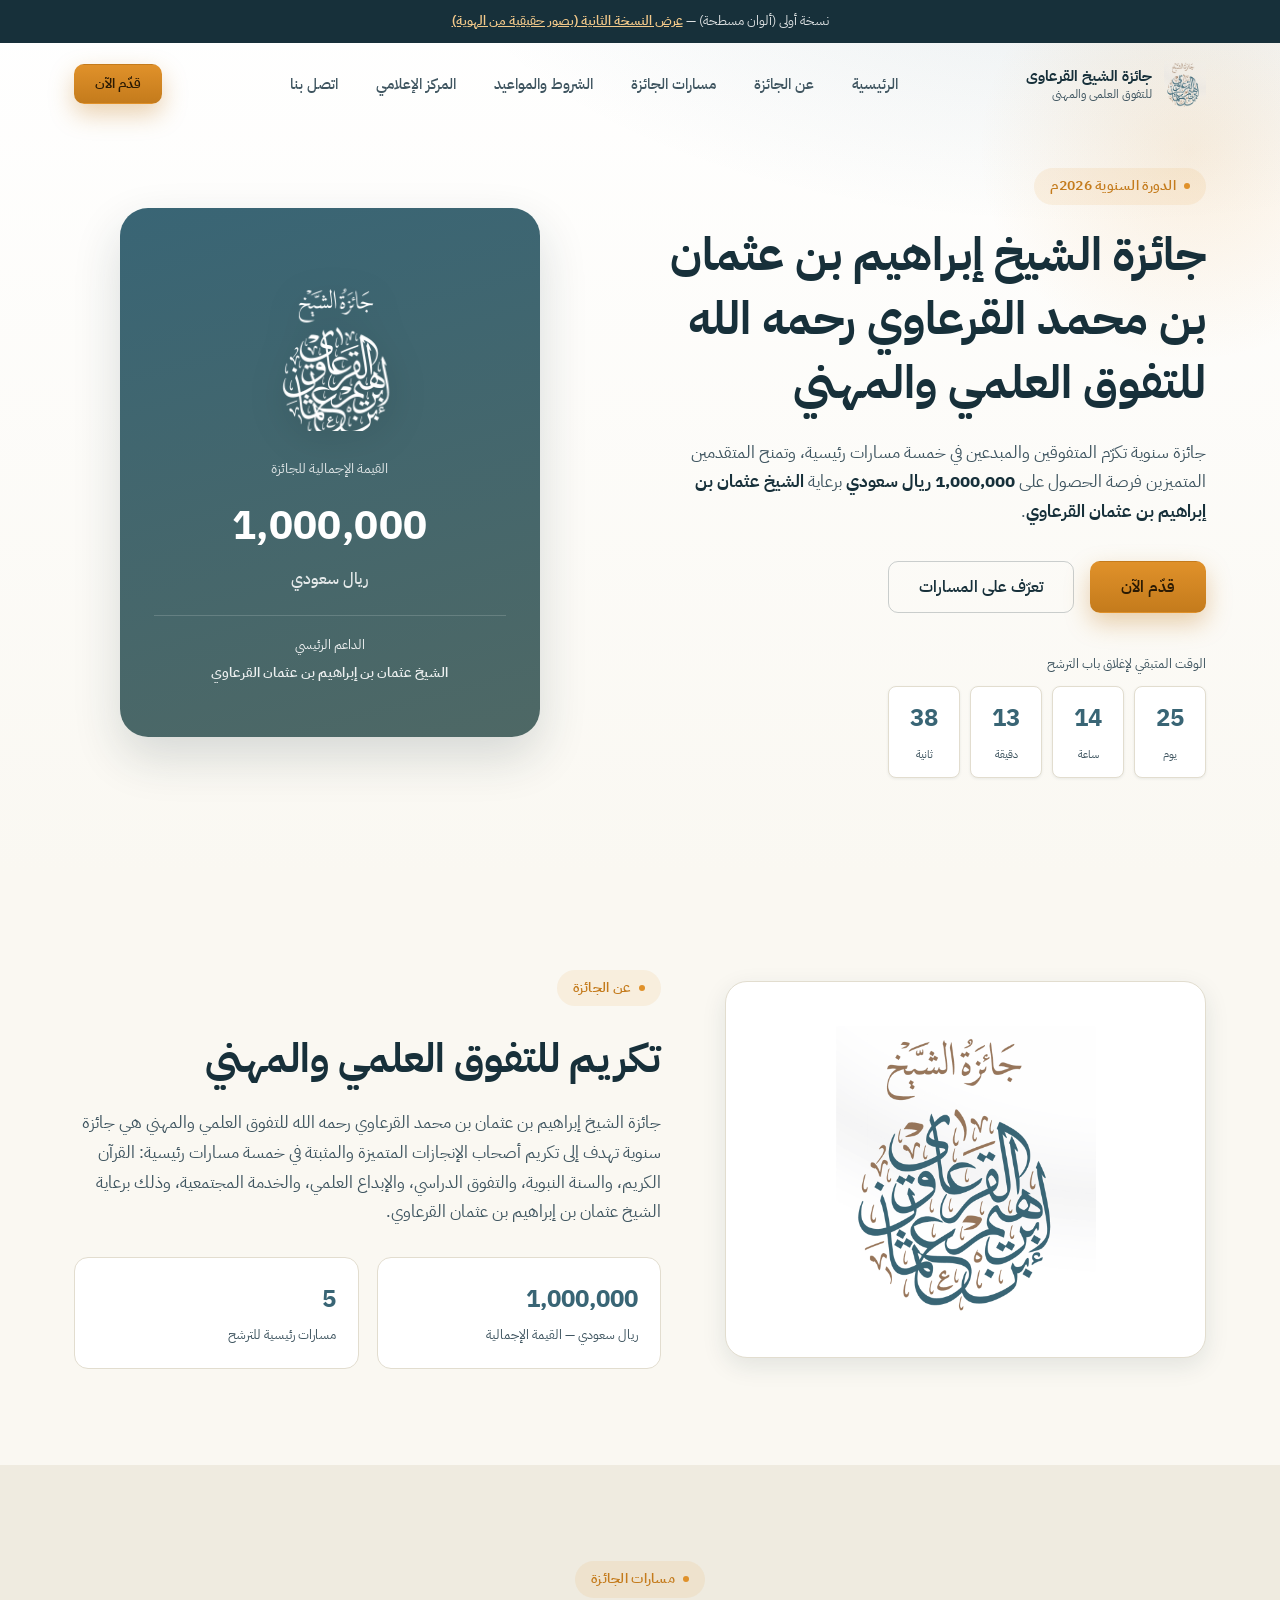
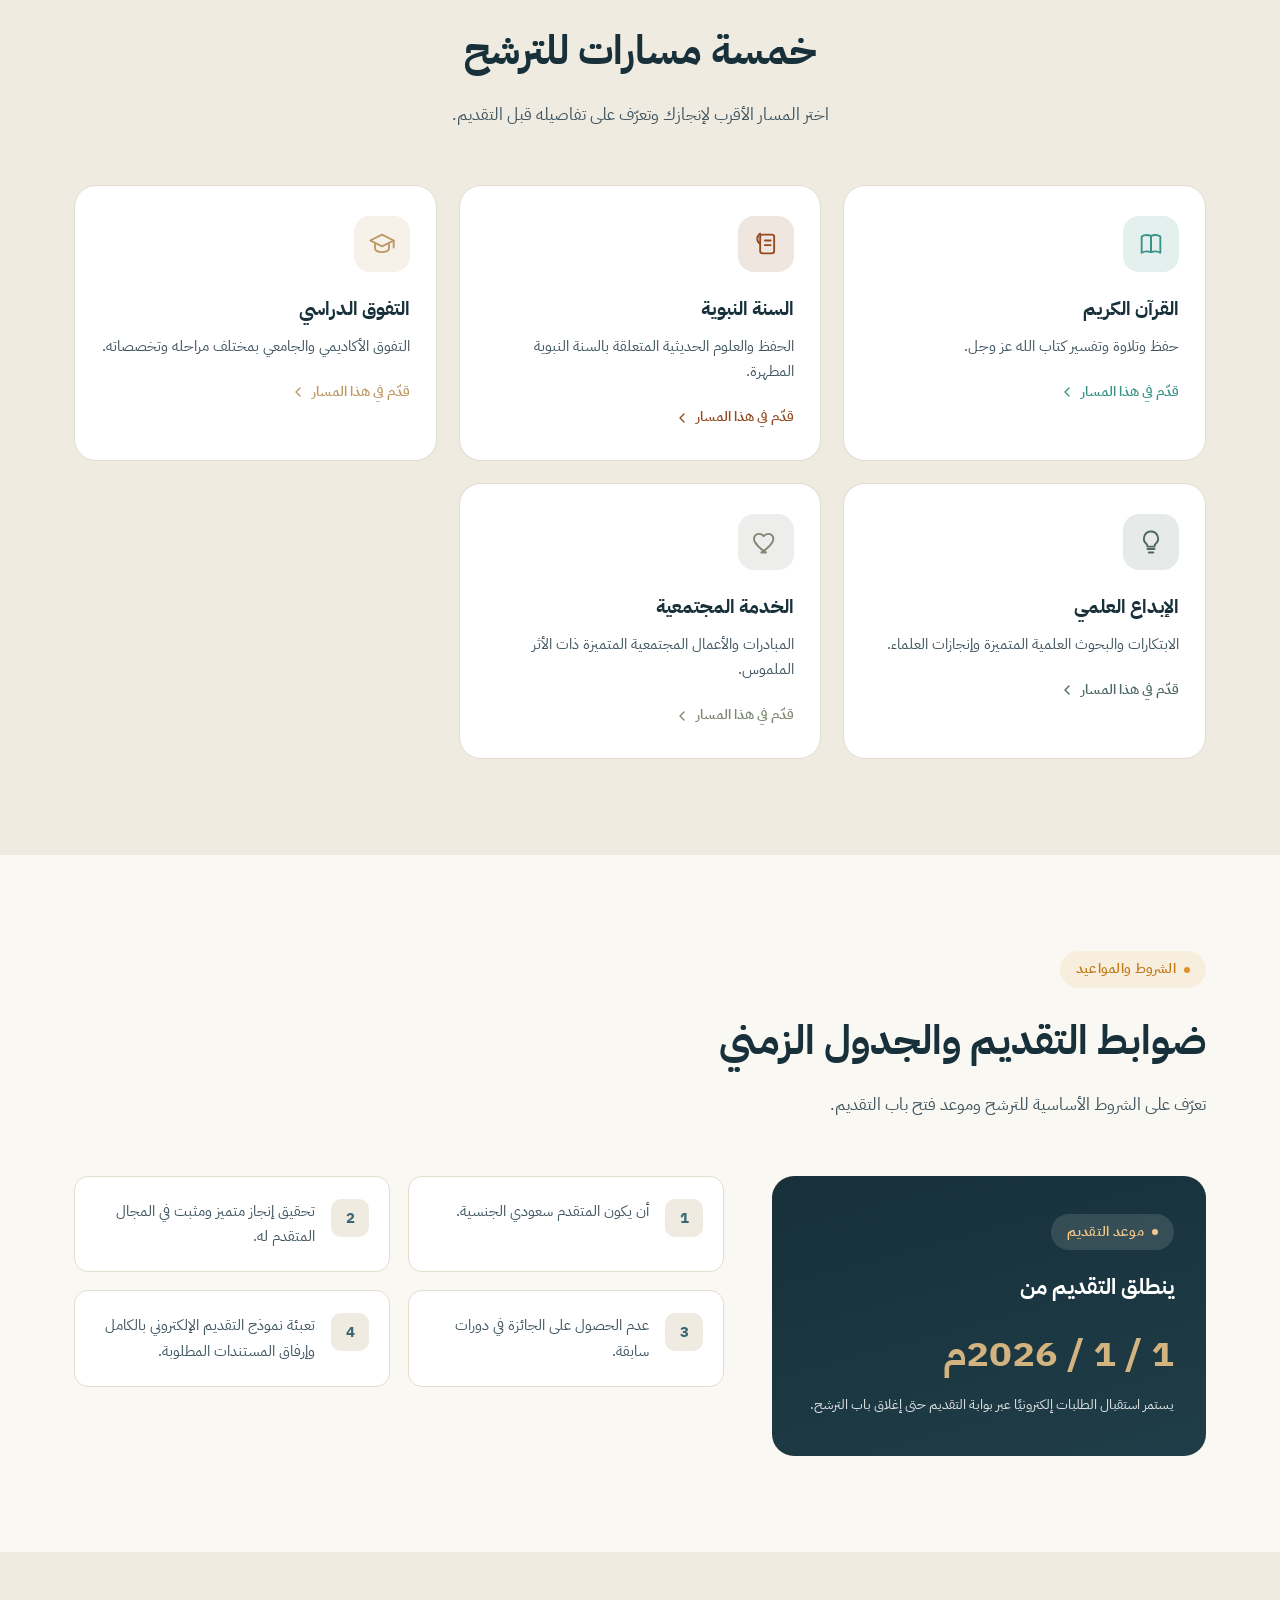
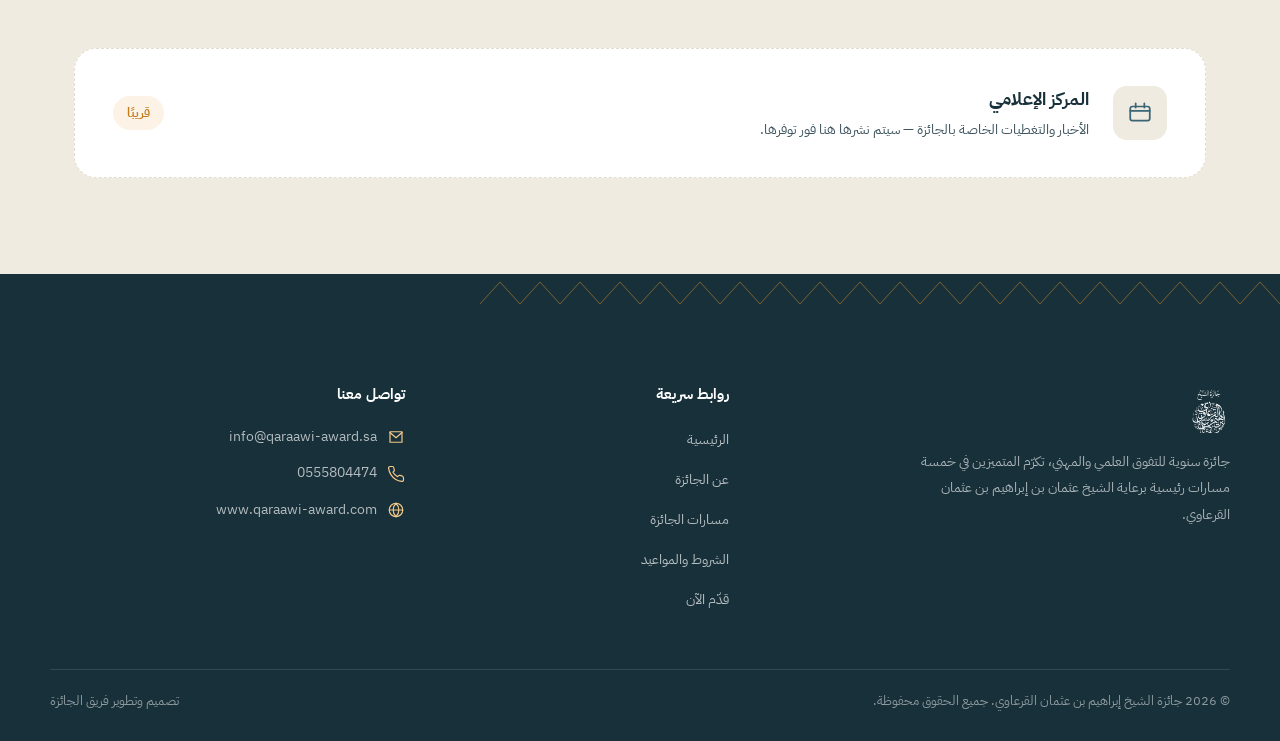
==== index.html @ 702669ed "Initial commit: Qaraawi Award website (v1 + v2, application portal) Static HTML/CSS/JS site for Shei" ====
<!doctype html>
<html lang="ar" dir="rtl">
<head>
<meta charset="UTF-8">
<meta name="viewport" content="width=device-width, initial-scale=1.0">
<title>جائزة الشيخ إبراهيم بن عثمان القرعاوي رحمه الله</title>
<meta name="description" content="جائزة الشيخ إبراهيم بن عثمان بن محمد القرعاوي رحمه الله للتفوق العلمي والمهني السنوية — بقيمة إجمالية 1,000,000 ريال سعودي، برعاية الشيخ عثمان بن إبراهيم بن عثمان القرعاوي.">
<link rel="preconnect" href="https://fonts.googleapis.com">
<link rel="preconnect" href="https://fonts.gstatic.com" crossorigin>
<link href="https://fonts.googleapis.com/css2?family=IBM+Plex+Sans+Arabic:wght@400;500;600;700&display=swap" rel="stylesheet">
<link rel="stylesheet" href="css/style.css">
<link rel="icon" type="image/png" href="assets/img/logo.png">
</head>
<body>

<div class="top-fixed-wrap">
  <div class="version-banner">نسخة أولى (ألوان مسطحة) — <a href="v2/index.html">عرض النسخة الثانية (بصور حقيقية من الهوية)</a></div>

  <!-- ===================== الشريط العلوي ===================== -->
  <header class="site-header" id="siteHeader">
    <div class="container">
      <a href="index.html#top" class="brand">
        <img src="assets/img/logo.png" alt="شعار جائزة الشيخ إبراهيم بن عثمان القرعاوي">
        <span class="brand-text">
          <strong>جائزة الشيخ القرعاوي</strong>
          <span>للتفوق العلمي والمهني</span>
        </span>
      </a>

      <nav class="nav-links" id="navLinks">
        <a href="#top">الرئيسية</a>
        <a href="#about">عن الجائزة</a>
        <a href="#tracks">مسارات الجائزة</a>
        <a href="#conditions">الشروط والمواعيد</a>
        <a href="#media">المركز الإعلامي</a>
        <a href="#footer">اتصل بنا</a>
      </nav>

      <div class="header-actions">
        <a href="apply.html" class="btn btn--gold btn--sm">
          <span class="btn-label-full">قدّم الآن</span>
        </a>
        <button class="nav-toggle" id="navToggle" aria-label="فتح القائمة" aria-expanded="false">
          <span></span><span></span><span></span>
        </button>
      </div>
    </div>
  </header>
</div>

<main id="top">

  <!-- ===================== البطل Hero ===================== -->
  <section class="hero">
    <div class="container hero-grid">
      <div class="hero-copy" data-reveal>
        <span class="eyebrow">الدورة السنوية 2026م</span>
        <h1 class="hero-title">جائزة الشيخ إبراهيم بن عثمان بن محمد القرعاوي رحمه الله للتفوق العلمي والمهني</h1>
        <p class="hero-sub">
          جائزة سنوية تكرّم المتفوقين والمبدعين في خمسة مسارات رئيسية، وتمنح المتقدمين المتميزين فرصة الحصول على
          <b>1,000,000 ريال سعودي</b> برعاية <b>الشيخ عثمان بن إبراهيم بن عثمان القرعاوي</b>.
        </p>

        <div class="hero-actions">
          <a href="apply.html" class="btn btn--gold">قدّم الآن</a>
          <a href="#tracks" class="btn btn--outline">تعرّف على المسارات</a>
        </div>

        <div class="hero-countdown-box">
          <p class="hero-countdown-label">الوقت المتبقي لإغلاق باب الترشح</p>
          <div class="hero-countdown" id="countdown" data-target="2026-12-31T23:59:59+03:00">
            <div class="cd-box"><strong data-cd="days">--</strong><span>يوم</span></div>
            <div class="cd-box"><strong data-cd="hours">--</strong><span>ساعة</span></div>
            <div class="cd-box"><strong data-cd="minutes">--</strong><span>دقيقة</span></div>
            <div class="cd-box"><strong data-cd="seconds">--</strong><span>ثانية</span></div>
          </div>
        </div>
      </div>

      <div class="hero-art" data-reveal>
        <div class="hero-art-card">
          <img src="assets/img/logo-white.png" alt="">
          <p class="hero-prize-label">القيمة الإجمالية للجائزة</p>
          <p class="hero-prize-value">1,000,000</p>
          <p class="hero-prize-cur">ريال سعودي</p>
          <div class="hero-sponsor">
            الداعم الرئيسي
            <strong>الشيخ عثمان بن إبراهيم بن عثمان القرعاوي</strong>
          </div>
        </div>
      </div>
    </div>
  </section>

  <!-- ===================== عن الجائزة ===================== -->
  <section class="section" id="about">
    <div class="container about-grid">
      <div class="about-figure" data-reveal>
        <img src="assets/img/logo.png" alt="شعار جائزة الشيخ إبراهيم بن عثمان القرعاوي">
      </div>
      <div data-reveal>
        <span class="eyebrow">عن الجائزة</span>
        <h2 class="section-title">تكريم للتفوق العلمي والمهني</h2>
        <p class="section-desc">
          جائزة الشيخ إبراهيم بن عثمان بن محمد القرعاوي رحمه الله للتفوق العلمي والمهني هي جائزة سنوية تهدف إلى
          تكريم أصحاب الإنجازات المتميزة والمثبتة في خمسة مسارات رئيسية: القرآن الكريم، والسنة النبوية، والتفوق
          الدراسي، والإبداع العلمي، والخدمة المجتمعية، وذلك برعاية الشيخ عثمان بن إبراهيم بن عثمان القرعاوي.
        </p>
        <div class="about-stats">
          <div class="stat-card">
            <strong>1,000,000</strong>
            <span>ريال سعودي — القيمة الإجمالية</span>
          </div>
          <div class="stat-card">
            <strong>5</strong>
            <span>مسارات رئيسية للترشح</span>
          </div>
        </div>
      </div>
    </div>
  </section>

  <!-- ===================== مسارات الجائزة ===================== -->
  <section class="section section--alt" id="tracks">
    <div class="container">
      <div class="section-head section-head--center" data-reveal>
        <span class="eyebrow">مسارات الجائزة</span>
        <h2 class="section-title">خمسة مسارات للترشح</h2>
        <p class="section-desc">اختر المسار الأقرب لإنجازك وتعرّف على تفاصيله قبل التقديم.</p>
      </div>

      <div class="tracks-grid">

        <article class="track-card" data-reveal style="--accent:#389387">
          <div class="track-icon">
            <svg viewBox="0 0 24 24" fill="none" stroke="currentColor" stroke-width="1.6" stroke-linecap="round" stroke-linejoin="round">
              <path d="M4 5.5C6 4.2 9 4 12 5v14c-3-1-6-.8-8 .5V5.5Z"/>
              <path d="M20 5.5C18 4.2 15 4 12 5v14c3-1 6-.8 8 .5V5.5Z"/>
            </svg>
          </div>
          <h3>القرآن الكريم</h3>
          <p>حفظ وتلاوة وتفسير كتاب الله عز وجل.</p>
          <a href="apply.html" class="track-link">قدّم في هذا المسار
            <svg viewBox="0 0 24 24" fill="none" stroke="currentColor" stroke-width="2" stroke-linecap="round" stroke-linejoin="round"><path d="M15 6 9 12l6 6"/></svg>
          </a>
        </article>

        <article class="track-card" data-reveal style="--accent:#924a22">
          <div class="track-icon">
            <svg viewBox="0 0 24 24" fill="none" stroke="currentColor" stroke-width="1.6" stroke-linecap="round" stroke-linejoin="round">
              <path d="M7 3c-1.7 1.2-2.5 2.7-2.5 4.5S5.3 10.8 7 12"/>
              <rect x="7" y="4" width="12" height="16" rx="2"/>
              <path d="M11 9h5M11 13h5"/>
            </svg>
          </div>
          <h3>السنة النبوية</h3>
          <p>الحفظ والعلوم الحديثية المتعلقة بالسنة النبوية المطهرة.</p>
          <a href="apply.html" class="track-link">قدّم في هذا المسار
            <svg viewBox="0 0 24 24" fill="none" stroke="currentColor" stroke-width="2" stroke-linecap="round" stroke-linejoin="round"><path d="M15 6 9 12l6 6"/></svg>
          </a>
        </article>

        <article class="track-card" data-reveal style="--accent:#bd9864">
          <div class="track-icon">
            <svg viewBox="0 0 24 24" fill="none" stroke="currentColor" stroke-width="1.6" stroke-linecap="round" stroke-linejoin="round">
              <path d="M2 9 12 4l10 5-10 5-10-5Z"/>
              <path d="M6 11.5V16c0 1.7 2.7 3 6 3s6-1.3 6-3v-4.5"/>
              <path d="M22 9v6"/>
            </svg>
          </div>
          <h3>التفوق الدراسي</h3>
          <p>التفوق الأكاديمي والجامعي بمختلف مراحله وتخصصاته.</p>
          <a href="apply.html" class="track-link">قدّم في هذا المسار
            <svg viewBox="0 0 24 24" fill="none" stroke="currentColor" stroke-width="2" stroke-linecap="round" stroke-linejoin="round"><path d="M15 6 9 12l6 6"/></svg>
          </a>
        </article>

        <article class="track-card" data-reveal style="--accent:#4e6865">
          <div class="track-icon">
            <svg viewBox="0 0 24 24" fill="none" stroke="currentColor" stroke-width="1.6" stroke-linecap="round" stroke-linejoin="round">
              <path d="M9 18h6M10 21h4"/>
              <path d="M12 3a6 6 0 0 0-4 10.5c.6.6 1 1.4 1 2.5h6c0-1.1.4-1.9 1-2.5A6 6 0 0 0 12 3Z"/>
            </svg>
          </div>
          <h3>الإبداع العلمي</h3>
          <p>الابتكارات والبحوث العلمية المتميزة وإنجازات العلماء.</p>
          <a href="apply.html" class="track-link">قدّم في هذا المسار
            <svg viewBox="0 0 24 24" fill="none" stroke="currentColor" stroke-width="2" stroke-linecap="round" stroke-linejoin="round"><path d="M15 6 9 12l6 6"/></svg>
          </a>
        </article>

        <article class="track-card" data-reveal style="--accent:#7e8772">
          <div class="track-icon">
            <svg viewBox="0 0 24 24" fill="none" stroke="currentColor" stroke-width="1.6" stroke-linecap="round" stroke-linejoin="round">
              <path d="M12 21s-7-4.5-9.5-9C.7 8.4 2.4 5 6 5c2 0 3.3 1 4 2 .7-1 2-2 4-2 3.6 0 5.3 3.4 3.5 7-2.5 4.5-9.5 9-9.5 9Z"/>
            </svg>
          </div>
          <h3>الخدمة المجتمعية</h3>
          <p>المبادرات والأعمال المجتمعية المتميزة ذات الأثر الملموس.</p>
          <a href="apply.html" class="track-link">قدّم في هذا المسار
            <svg viewBox="0 0 24 24" fill="none" stroke="currentColor" stroke-width="2" stroke-linecap="round" stroke-linejoin="round"><path d="M15 6 9 12l6 6"/></svg>
          </a>
        </article>

      </div>
    </div>
  </section>

  <!-- ===================== الشروط والمواعيد ===================== -->
  <section class="section" id="conditions">
    <div class="container">
      <div class="section-head" data-reveal>
        <span class="eyebrow">الشروط والمواعيد</span>
        <h2 class="section-title">ضوابط التقديم والجدول الزمني</h2>
        <p class="section-desc">تعرّف على الشروط الأساسية للترشح وموعد فتح باب التقديم.</p>
      </div>

      <div class="conditions-wrap">
        <div class="date-banner" data-reveal>
          <span class="eyebrow">موعد التقديم</span>
          <h3>ينطلق التقديم من</h3>
          <p class="big-date">1 / 1 / 2026م</p>
          <p>يستمر استقبال الطلبات إلكترونيًا عبر بوابة التقديم حتى إغلاق باب الترشح.</p>
        </div>

        <div class="conditions-list" data-reveal>
          <div class="condition-item">
            <span class="condition-num">1</span>
            <p>أن يكون المتقدم سعودي الجنسية.</p>
          </div>
          <div class="condition-item">
            <span class="condition-num">2</span>
            <p>تحقيق إنجاز متميز ومثبت في المجال المتقدم له.</p>
          </div>
          <div class="condition-item">
            <span class="condition-num">3</span>
            <p>عدم الحصول على الجائزة في دورات سابقة.</p>
          </div>
          <div class="condition-item">
            <span class="condition-num">4</span>
            <p>تعبئة نموذج التقديم الإلكتروني بالكامل وإرفاق المستندات المطلوبة.</p>
          </div>
        </div>
      </div>
    </div>
  </section>

  <!-- ===================== المركز الإعلامي ===================== -->
  <section class="section section--alt" id="media">
    <div class="container">
      <div class="media-teaser" data-reveal>
        <div class="media-teaser-icon">
          <svg viewBox="0 0 24 24" fill="none" stroke="currentColor" stroke-width="1.6" stroke-linecap="round" stroke-linejoin="round">
            <rect x="3" y="6" width="18" height="13" rx="2"/>
            <path d="M8 3v4M16 3v4M3 10h18"/>
          </svg>
        </div>
        <div class="media-teaser-text">
          <h3>المركز الإعلامي</h3>
          <p>الأخبار والتغطيات الخاصة بالجائزة — سيتم نشرها هنا فور توفرها.</p>
        </div>
        <span class="media-soon-badge">قريبًا</span>
      </div>
    </div>
  </section>

</main>

<!-- ===================== الفوتر ===================== -->
<footer class="site-footer" id="footer">
  <svg class="footer-pattern" viewBox="0 0 800 34" preserveAspectRatio="none" aria-hidden="true">
    <g fill="none" stroke="#e0912a" stroke-width="1">
      <path d="M0 30 L20 8 L40 30 L60 8 L80 30 L100 8 L120 30 L140 8 L160 30 L180 8 L200 30 L220 8 L240 30 L260 8 L280 30 L300 8 L320 30 L340 8 L360 30 L380 8 L400 30 L420 8 L440 30 L460 8 L480 30 L500 8 L520 30 L540 8 L560 30 L580 8 L600 30 L620 8 L640 30 L660 8 L680 30 L700 8 L720 30 L740 8 L760 30 L780 8 L800 30"/>
    </g>
  </svg>
  <div class="container footer-top">
    <div class="footer-brand">
      <img src="assets/img/logo-white.png" alt="شعار جائزة الشيخ إبراهيم بن عثمان القرعاوي">
      <p>جائزة سنوية للتفوق العلمي والمهني، تكرّم المتميزين في خمسة مسارات رئيسية برعاية الشيخ عثمان بن إبراهيم بن عثمان القرعاوي.</p>
    </div>
    <div class="footer-col">
      <h4>روابط سريعة</h4>
      <ul>
        <li><a href="#top">الرئيسية</a></li>
        <li><a href="#about">عن الجائزة</a></li>
        <li><a href="#tracks">مسارات الجائزة</a></li>
        <li><a href="#conditions">الشروط والمواعيد</a></li>
        <li><a href="apply.html">قدّم الآن</a></li>
      </ul>
    </div>
    <div class="footer-col">
      <h4>تواصل معنا</h4>
      <ul class="footer-contact">
        <li>
          <svg viewBox="0 0 24 24" fill="none" stroke="currentColor" stroke-width="1.6" stroke-linecap="round" stroke-linejoin="round"><path d="M4 5h16v14H4z"/><path d="m4 6 8 7 8-7"/></svg>
          <a href="mailto:info@qaraawi-award.sa">info@qaraawi-award.sa</a>
        </li>
        <li>
          <svg viewBox="0 0 24 24" fill="none" stroke="currentColor" stroke-width="1.6" stroke-linecap="round" stroke-linejoin="round"><path d="M22 16.9v3a2 2 0 0 1-2.2 2 19.8 19.8 0 0 1-8.6-3 19.5 19.5 0 0 1-6-6A19.8 19.8 0 0 1 2.1 4.2 2 2 0 0 1 4.1 2h3a2 2 0 0 1 2 1.7c.1.9.3 1.8.6 2.6a2 2 0 0 1-.5 2.1L8 9.6a16 16 0 0 0 6 6l1.2-1.2a2 2 0 0 1 2.1-.5c.8.3 1.7.5 2.6.6a2 2 0 0 1 1.7 2Z"/></svg>
          <a href="tel:0555804474" dir="ltr">0555804474</a>
        </li>
        <li>
          <svg viewBox="0 0 24 24" fill="none" stroke="currentColor" stroke-width="1.6" stroke-linecap="round" stroke-linejoin="round"><circle cx="12" cy="12" r="9"/><path d="M3 12h18M12 3c2.5 2.6 3.8 5.9 3.8 9s-1.3 6.4-3.8 9c-2.5-2.6-3.8-5.9-3.8-9S9.5 5.6 12 3Z"/></svg>
          <a href="https://www.qaraawi-award.com" dir="ltr">www.qaraawi-award.com</a>
        </li>
      </ul>
    </div>
  </div>
  <div class="container footer-bottom">
    <span>© 2026 جائزة الشيخ إبراهيم بن عثمان القرعاوي. جميع الحقوق محفوظة.</span>
    <span>تصميم وتطوير فريق الجائزة</span>
  </div>
</footer>

<script src="js/main.js"></script>
</body>
</html>
---- css/style.css ----
/* =========================================================
   جائزة الشيخ إبراهيم بن عثمان القرعاوي رحمه الله
   ورقة الأنماط الرئيسية — بدون أي إطار عمل، بناء كامل يدوي
   ========================================================= */

/* ---------- 1. المتغيرات (الألوان مأخوذة من ملف الهوية) ---------- */
:root{
  /* ألوان أساسية */
  --c-teal:        #396575;
  --c-teal-dark:   #2c4f5c;
  --c-brown:       #96755a;

  /* ألوان ثانوية داعمة (من دليل الهوية) */
  --c-teal-green:  #389387; /* القرآن الكريم   */
  --c-rust:        #924a22; /* السنة النبوية    */
  --c-camel:       #bd9864; /* التفوق الدراسي   */
  --c-dark-teal:   #4e6865; /* الإبداع العلمي   */
  --c-sage:        #7e8772; /* الخدمة المجتمعية */
  --c-mauve:       #87686d;

  /* الذهبي — لون الأزرار البارزة (مشتق من درجة الرمل في الهوية) */
  --c-gold:        #e0912a;
  --c-gold-dark:   #c47b1c;
  --c-gold-light:  #f3c98a;

  /* محايدات دافئة */
  --c-cream:       #efebe0;
  --c-bg:          #faf8f2;
  --c-ink:         #17303a;
  --c-ink-soft:    #3f5560;
  --c-white:       #ffffff;
  --c-border:      #e2ddcf;
  --c-dark-bg:     #17303a;
  --c-dark-bg-2:   #1f3d48;

  /* طبقات وظلال */
  --shadow-sm: 0 1px 3px rgba(23,48,58,.08);
  --shadow-md: 0 8px 24px rgba(23,48,58,.10);
  --shadow-lg: 0 20px 48px rgba(23,48,58,.16);

  /* الخط */
  --font-main: 'IBM Plex Sans Arabic', 'Tahoma', sans-serif;

  /* الإيقاع والمقاييس */
  --radius-sm: 8px;
  --radius-md: 14px;
  --radius-lg: 22px;
  --container: 1180px;

  /* الأزرار — مقاس موحّد لكل الأزرار في الموقع */
  --btn-h: 52px;
  --btn-h-sm: 40px;
  --btn-px: 30px;
  --btn-radius: 10px;
  --btn-font: 16px;
}

/* ---------- 2. إعادة ضبط أساسية ---------- */
*, *::before, *::after{ box-sizing: border-box; }
html{ scroll-behavior: smooth; scroll-padding-top: 134px; overflow-x: hidden; width: 100%; }
body{
  margin: 0;
  width: 100%;
  font-family: var(--font-main);
  background: var(--c-bg);
  color: var(--c-ink);
  line-height: 1.75;
  -webkit-font-smoothing: antialiased;
  overflow-x: hidden;
}
[hidden]{ display: none !important; }
img{ max-width: 100%; display: block; }
svg{ max-width: 100%; }
a{ color: inherit; text-decoration: none; }
ul{ list-style: none; margin: 0; padding: 0; }
h1,h2,h3,h4,p{ margin: 0; }
button{ font-family: inherit; cursor: pointer; }
input, select, textarea{ font-family: inherit; font-size: 16px; }
:focus-visible{ outline: 2px solid var(--c-teal); outline-offset: 2px; }

.container{
  width: 100%;
  max-width: var(--container);
  margin-inline: auto;
  padding-inline: 24px;
  min-width: 0;
}

.section{ padding: 96px 0; }
.section--alt{ background: var(--c-cream); }
@media (max-width: 720px){
  .section{ padding: 64px 0; }
}

.eyebrow{
  display: inline-flex;
  align-items: center;
  gap: 8px;
  font-size: 14px;
  font-weight: 600;
  letter-spacing: .02em;
  color: var(--c-gold-dark);
  background: rgba(224,145,42,.10);
  padding: 6px 16px;
  border-radius: 999px;
  margin-bottom: 18px;
}
.eyebrow::before{
  content: "";
  width: 6px; height: 6px;
  border-radius: 50%;
  background: var(--c-gold);
}

.section-head{
  max-width: 640px;
  margin-bottom: 56px;
}
.section-head--center{ margin-inline: auto; text-align: center; }
.section-title{
  font-size: clamp(28px, 3.4vw, 40px);
  font-weight: 700;
  color: var(--c-ink);
  margin-bottom: 14px;
}
.section-desc{
  font-size: 17px;
  color: var(--c-ink-soft);
}

/* ---------- 3. الأزرار (مقاس موحّد لجميع الأزرار) ---------- */
.btn{
  display: inline-flex;
  align-items: center;
  justify-content: center;
  gap: 10px;
  height: var(--btn-h);
  padding-inline: var(--btn-px);
  border-radius: var(--btn-radius);
  font-size: var(--btn-font);
  font-weight: 600;
  border: 1.5px solid transparent;
  white-space: nowrap;
  transition: transform .15s ease, box-shadow .15s ease, background-color .15s ease, color .15s ease, border-color .15s ease;
}
.btn:active{ transform: translateY(1px); }

.btn--gold{
  background: linear-gradient(180deg, var(--c-gold) 0%, var(--c-gold-dark) 100%);
  color: #2a1a04;
  box-shadow: 0 10px 24px rgba(196,123,28,.35);
}
.btn--gold:hover{ box-shadow: 0 14px 30px rgba(196,123,28,.45); transform: translateY(-1px); }

.btn--outline{
  background: transparent;
  border-color: rgba(23,48,58,.22);
  color: var(--c-ink);
}
.btn--outline:hover{ border-color: var(--c-teal); color: var(--c-teal); }

.btn--outline-light{
  background: transparent;
  border-color: rgba(255,255,255,.4);
  color: var(--c-white);
}
.btn--outline-light:hover{ border-color: #fff; background: rgba(255,255,255,.08); }

.btn--teal{
  background: var(--c-teal);
  color: #fff;
}
.btn--teal:hover{ background: var(--c-teal-dark); }

.btn--sm{ height: var(--btn-h-sm); padding-inline: 20px; font-size: 14px; }
.btn--block{ width: 100%; }
.btn[disabled]{ opacity: .5; pointer-events: none; }

/* ---------- 3.5 شريط الإشارة بين نسختي الموقع ---------- */
.top-fixed-wrap{
  position: fixed;
  inset-inline: 0;
  top: 0;
  z-index: 100;
}
.version-banner{
  background: var(--c-ink);
  color: rgba(255,255,255,.85);
  text-align: center;
  font-size: 13px;
  padding: 10px 16px;
}
.version-banner a{ color: var(--c-gold-light); font-weight: 600; text-decoration: underline; }

/* ---------- 4. الشريط العلوي ---------- */
.site-header{
  position: relative;
  padding: 18px 0;
  transition: background-color .25s ease, box-shadow .25s ease, padding .25s ease;
}
.site-header .container{
  display: flex;
  align-items: center;
  justify-content: space-between;
  gap: 20px;
  min-width: 0;
}
.site-header.is-scrolled{
  background: rgba(250,248,242,.9);
  backdrop-filter: blur(10px);
  box-shadow: var(--shadow-sm);
  padding: 10px 0;
}

.brand{
  display: flex;
  align-items: center;
  gap: 12px;
  min-width: 0;
  flex-shrink: 1;
}
.brand img{ height: 46px; width: auto; flex: none; transition: height .25s ease; }
.is-scrolled .brand img{ height: 38px; }
.brand-text{
  display: flex;
  flex-direction: column;
  line-height: 1.35;
  min-width: 0;
  overflow: hidden;
}
.brand-text strong{ font-size: 15px; font-weight: 700; color: var(--c-ink); white-space: nowrap; overflow: hidden; text-overflow: ellipsis; }
.brand-text span{ font-size: 12px; color: var(--c-ink-soft); white-space: nowrap; overflow: hidden; text-overflow: ellipsis; }

.nav-links{
  display: flex;
  align-items: center;
  gap: 34px;
}
.nav-links a{
  font-size: 15px;
  font-weight: 500;
  color: var(--c-ink-soft);
  position: relative;
  padding: 6px 2px;
}
.nav-links a::after{
  content: "";
  position: absolute;
  right: 0; left: 0; bottom: -2px;
  height: 2px;
  background: var(--c-gold);
  transform: scaleX(0);
  transition: transform .2s ease;
}
.nav-links a:hover{ color: var(--c-ink); }
.nav-links a:hover::after{ transform: scaleX(1); }

.header-actions{ display: flex; align-items: center; gap: 14px; }

.nav-toggle{
  display: none;
  width: 44px; height: 44px;
  border: 1px solid var(--c-border);
  border-radius: 10px;
  background: #fff;
  align-items: center;
  justify-content: center;
  flex-direction: column;
  gap: 5px;
}
.nav-toggle span{ width: 20px; height: 2px; background: var(--c-ink); display: block; transition: transform .2s ease, opacity .2s ease; }
.nav-toggle.is-active span:nth-child(1){ transform: translateY(7px) rotate(45deg); }
.nav-toggle.is-active span:nth-child(2){ opacity: 0; }
.nav-toggle.is-active span:nth-child(3){ transform: translateY(-7px) rotate(-45deg); }

@media (max-width: 960px){
  .nav-links{
    position: fixed;
    top: 74px; left: 16px; right: 16px;
    background: #fff;
    flex-direction: column;
    align-items: stretch;
    gap: 0;
    border-radius: var(--radius-md);
    box-shadow: var(--shadow-lg);
    padding: 8px;
    transform: translateY(-12px);
    opacity: 0;
    pointer-events: none;
    transition: transform .2s ease, opacity .2s ease;
  }
  .nav-links.is-open{ transform: translateY(0); opacity: 1; pointer-events: auto; }
  .nav-links a{ padding: 14px 16px; border-radius: 8px; }
  .nav-links a:hover{ background: var(--c-cream); }
  .nav-links a::after{ display: none; }
  .nav-toggle{ display: flex; }
}
@media (max-width: 420px){
  .brand-text{ display: none; }
  .header-actions{ gap: 10px; }
  .btn--gold.btn--sm{ padding-inline: 16px; }
}

/* ---------- 5. البطل (Hero) ---------- */
.hero{
  position: relative;
  padding: 168px 0 96px;
  background:
    radial-gradient(1100px 520px at 85% -10%, rgba(57,101,117,.12), transparent 60%),
    linear-gradient(180deg, #fff 0%, var(--c-bg) 100%);
  overflow: hidden;
}
.hero::before{
  content: "";
  position: absolute;
  inset-inline-start: -140px;
  top: -80px;
  width: 460px; height: 460px;
  background: radial-gradient(circle, rgba(224,145,42,.14), transparent 65%);
  border-radius: 50%;
  pointer-events: none;
}
.hero-grid{
  position: relative;
  display: grid;
  grid-template-columns: minmax(0,1.05fr) minmax(0,.95fr);
  gap: 56px;
  align-items: center;
}
.hero-copy, .hero-art{ min-width: 0; }
.hero-copy .eyebrow{ }
.hero-title{
  font-size: clamp(30px, 4vw, 46px);
  font-weight: 700;
  line-height: 1.4;
  color: var(--c-ink);
  margin-bottom: 22px;
}
.hero-sub{
  font-size: 17px;
  color: var(--c-ink-soft);
  max-width: 560px;
  margin-bottom: 34px;
}
.hero-sub b{ color: var(--c-ink); font-weight: 700; }

.hero-actions{
  display: flex;
  align-items: center;
  gap: 16px;
  flex-wrap: wrap;
  margin-bottom: 40px;
}

.hero-countdown{
  display: inline-flex;
  gap: 10px;
  flex-wrap: wrap;
}
.hero-countdown .cd-box{
  background: #fff;
  border: 1px solid var(--c-border);
  border-radius: var(--radius-sm);
  min-width: 72px;
  padding: 10px 6px;
  text-align: center;
  box-shadow: var(--shadow-sm);
}
.cd-box strong{ display: block; font-size: 24px; font-weight: 700; color: var(--c-teal); font-variant-numeric: tabular-nums; }
.cd-box span{ font-size: 11px; color: var(--c-ink-soft); }
.hero-countdown-label{ font-size: 13px; color: var(--c-ink-soft); margin-bottom: 10px; }

.hero-art{
  position: relative;
  display: flex;
  align-items: center;
  justify-content: center;
}
.hero-art-card{
  position: relative;
  width: 100%;
  max-width: 420px;
  background: linear-gradient(165deg, var(--c-teal) 0%, var(--c-dark-teal) 100%);
  border-radius: 28px;
  padding: 52px 34px;
  box-shadow: var(--shadow-lg);
  text-align: center;
  color: #fff;
}
.hero-art-card img{ width: 150px; margin: 0 auto 26px; filter: drop-shadow(0 8px 18px rgba(0,0,0,.25)); }
.hero-prize-label{ font-size: 14px; opacity: .8; margin-bottom: 10px; }
.hero-prize-value{ font-size: clamp(30px, 3.4vw, 40px); font-weight: 700; letter-spacing: .01em; }
.hero-prize-cur{ font-size: 16px; font-weight: 500; opacity: .85; margin-top: 4px; }
.hero-art-pattern{ position: absolute; inset: 0; opacity: .12; pointer-events: none; }

.hero-sponsor{
  margin-top: 22px;
  padding-top: 18px;
  border-top: 1px solid rgba(255,255,255,.18);
  font-size: 13px;
  opacity: .9;
}
.hero-sponsor strong{ display: block; font-size: 14px; font-weight: 600; margin-top: 4px; }

@media (max-width: 960px){
  .hero{ padding-top: 140px; }
  .hero-grid{ grid-template-columns: 1fr; }
  .hero-art{ order: -1; }
  .hero-art-card{ max-width: 320px; margin-inline: auto; }
}

/* ---------- 6. عن الجائزة ---------- */
.about-grid{
  display: grid;
  grid-template-columns: minmax(0,.9fr) minmax(0,1.1fr);
  gap: 64px;
  align-items: center;
}
.about-figure{
  background: var(--c-white);
  border: 1px solid var(--c-border);
  border-radius: var(--radius-lg);
  padding: 44px;
  display: flex;
  align-items: center;
  justify-content: center;
  box-shadow: var(--shadow-md);
}
.about-figure img{ width: 100%; max-width: 260px; }
.about-stats{
  display: grid;
  grid-template-columns: repeat(2, 1fr);
  gap: 18px;
  margin-top: 30px;
}
.stat-card{
  background: #fff;
  border: 1px solid var(--c-border);
  border-radius: var(--radius-md);
  padding: 20px 22px;
}
.stat-card strong{ display: block; font-size: 24px; color: var(--c-teal); font-weight: 700; }
.stat-card span{ font-size: 13px; color: var(--c-ink-soft); }

@media (max-width: 860px){
  .about-grid{ grid-template-columns: 1fr; }
  .about-figure{ max-width: 320px; margin-inline: auto; }
}

/* ---------- 7. المسارات ---------- */
.tracks-grid{
  display: grid;
  grid-template-columns: repeat(3, minmax(0, 1fr));
  gap: 22px;
}
@media (max-width: 860px){
  .tracks-grid{ grid-template-columns: repeat(2, minmax(0, 1fr)); }
}
@media (max-width: 560px){
  .tracks-grid{ grid-template-columns: minmax(0, 1fr); }
}
.track-card{
  position: relative;
  background: #fff;
  border: 1px solid var(--c-border);
  border-radius: var(--radius-lg);
  padding: 30px 26px;
  overflow: hidden;
  transition: transform .22s ease, box-shadow .22s ease, border-color .22s ease;
}
.track-card::before{
  content:"";
  position:absolute; inset-inline-start:0; top:0; bottom:0;
  width: 4px;
  background: var(--accent);
  opacity: 0;
  transition: opacity .2s ease;
}
.track-card:hover{
  transform: translateY(-6px);
  box-shadow: var(--shadow-lg);
  border-color: transparent;
}
.track-card:hover::before{ opacity: 1; }
.track-icon{
  width: 56px; height: 56px;
  border-radius: 16px;
  display: flex; align-items: center; justify-content: center;
  background: color-mix(in srgb, var(--accent) 14%, #fff);
  color: var(--accent);
  margin-bottom: 20px;
}
.track-icon svg{ width: 28px; height: 28px; }
.track-card h3{ font-size: 19px; font-weight: 700; margin-bottom: 8px; color: var(--c-ink); }
.track-card p{ font-size: 14.5px; color: var(--c-ink-soft); margin-bottom: 18px; }
.track-link{
  font-size: 14px;
  font-weight: 600;
  color: var(--accent);
  display: inline-flex;
  align-items: center;
  gap: 6px;
}
.track-link svg{ width: 16px; height: 16px; transition: transform .2s ease; }
.track-card:hover .track-link svg{ transform: translateX(-4px); }

/* ---------- 8. الشروط والمواعيد ---------- */
.conditions-wrap{
  display: grid;
  grid-template-columns: minmax(0,.8fr) minmax(0,1.2fr);
  gap: 48px;
  align-items: start;
}
.date-banner{
  background: linear-gradient(165deg, var(--c-ink) 0%, var(--c-dark-bg-2) 100%);
  border-radius: var(--radius-lg);
  padding: 38px 32px;
  color: #fff;
  position: relative;
  overflow: hidden;
}
.date-banner .eyebrow{ background: rgba(255,255,255,.12); color: var(--c-gold-light); }
.date-banner .eyebrow::before{ background: var(--c-gold-light); }
.date-banner h3{ font-size: 22px; font-weight: 700; margin-bottom: 10px; }
.date-banner .big-date{
  font-size: 38px;
  font-weight: 700;
  color: var(--c-gold-light);
  margin: 14px 0 6px;
}
.date-banner p{ font-size: 14px; opacity: .85; }

.conditions-list{
  display: grid;
  grid-template-columns: repeat(2, 1fr);
  gap: 18px;
}
.condition-item{
  background: #fff;
  border: 1px solid var(--c-border);
  border-radius: var(--radius-md);
  padding: 22px 20px;
  display: flex;
  gap: 16px;
  align-items: flex-start;
}
.condition-num{
  flex: none;
  width: 38px; height: 38px;
  border-radius: 10px;
  background: var(--c-cream);
  color: var(--c-teal);
  font-weight: 700;
  display: flex; align-items: center; justify-content: center;
  font-size: 15px;
}
.condition-item p{ font-size: 14.5px; color: var(--c-ink-soft); }

@media (max-width: 860px){
  .conditions-wrap{ grid-template-columns: 1fr; }
  .conditions-list{ grid-template-columns: 1fr; }
}

/* ---------- 9. المركز الإعلامي (قريباً) ---------- */
.media-teaser{
  display: flex;
  align-items: center;
  justify-content: space-between;
  gap: 24px;
  background: var(--c-white);
  border: 1px dashed var(--c-border);
  border-radius: var(--radius-lg);
  padding: 34px 38px;
  flex-wrap: wrap;
}
.media-teaser-icon{
  width: 54px; height: 54px;
  border-radius: 14px;
  background: var(--c-cream);
  color: var(--c-teal);
  display: flex; align-items: center; justify-content: center;
  flex: none;
}
.media-teaser-icon svg{ width: 26px; height: 26px; }
.media-teaser-text{ flex: 1; min-width: 220px; }
.media-teaser-text h3{ font-size: 18px; font-weight: 700; margin-bottom: 4px; }
.media-teaser-text p{ font-size: 14px; color: var(--c-ink-soft); }
.media-soon-badge{
  font-size: 12.5px;
  font-weight: 600;
  color: var(--c-gold-dark);
  background: rgba(224,145,42,.12);
  padding: 6px 14px;
  border-radius: 999px;
  flex: none;
}

/* ---------- 10. الفوتر ---------- */
.site-footer{
  background: var(--c-dark-bg);
  color: rgba(255,255,255,.78);
  padding-top: 0;
}
.footer-pattern{ height: 34px; opacity: .5; }
.footer-top{
  padding: 64px 0 44px;
  display: grid;
  grid-template-columns: 1.3fr .8fr 1fr;
  gap: 40px;
}
.footer-brand img{ height: 52px; margin-bottom: 16px; }
.footer-brand p{ font-size: 14px; line-height: 1.9; max-width: 320px; color: rgba(255,255,255,.62); }
.footer-col h4{ color: #fff; font-size: 15px; font-weight: 700; margin-bottom: 18px; }
.footer-col ul li{ margin-bottom: 12px; }
.footer-col ul a{ font-size: 14px; color: rgba(255,255,255,.68); }
.footer-col ul a:hover{ color: var(--c-gold-light); }
.footer-contact li{
  display: flex; align-items: center; gap: 10px;
  font-size: 14px; color: rgba(255,255,255,.75);
  margin-bottom: 14px;
}
.footer-contact svg{ width: 18px; height: 18px; flex: none; color: var(--c-gold-light); }
.footer-bottom{
  border-top: 1px solid rgba(255,255,255,.12);
  padding: 20px 0 28px;
  font-size: 13px;
  color: rgba(255,255,255,.5);
  display: flex;
  justify-content: space-between;
  gap: 12px;
  flex-wrap: wrap;
}
@media (max-width: 860px){
  .footer-top{ grid-template-columns: 1fr; gap: 32px; }
}

/* ---------- 11. حركات ظهور عند التمرير ---------- */
[data-reveal]{
  opacity: 0;
  transform: translateY(18px);
  transition: opacity .6s ease, transform .6s ease;
}
[data-reveal].is-visible{ opacity: 1; transform: translateY(0); }

/* ---------- 12. صفحة بوابة التقديم ---------- */
.portal-header{
  padding: 130px 0 16px;
}
.portal-shell{
  padding-bottom: 100px;
}
.stepper{
  display: flex;
  align-items: center;
  gap: 8px;
  margin-bottom: 46px;
}
.step-pill{
  display: flex;
  align-items: center;
  gap: 10px;
  flex: 1;
}
.step-pill .dot{
  width: 34px; height: 34px;
  border-radius: 50%;
  background: #fff;
  border: 2px solid var(--c-border);
  color: var(--c-ink-soft);
  font-weight: 700;
  font-size: 14px;
  display: flex; align-items: center; justify-content: center;
  transition: all .25s ease;
  flex: none;
}
.step-pill .label{ font-size: 13.5px; font-weight: 600; color: var(--c-ink-soft); display: none; }
.step-pill .line{ flex: 1; height: 2px; background: var(--c-border); }
.step-pill:last-child .line{ display: none; }
.step-pill.is-active .dot,
.step-pill.is-done .dot{ background: var(--c-teal); border-color: var(--c-teal); color: #fff; }
.step-pill.is-active .label{ color: var(--c-ink); }
.step-pill.is-done .line{ background: var(--c-teal); }
@media (min-width: 720px){ .step-pill .label{ display: block; } }

.portal-card{
  background: #fff;
  border: 1px solid var(--c-border);
  border-radius: var(--radius-lg);
  padding: 44px;
  box-shadow: var(--shadow-md);
  max-width: 760px;
  margin-inline: auto;
}
.portal-step{ display: none; }
.portal-step.is-active{ display: block; animation: fadein .35s ease; }
@keyframes fadein{ from{ opacity: 0; transform: translateY(8px);} to{ opacity: 1; transform: translateY(0);} }

.portal-step h2{ font-size: 22px; font-weight: 700; margin-bottom: 8px; }
.portal-step > p.step-desc{ font-size: 14.5px; color: var(--c-ink-soft); margin-bottom: 30px; }

.field{ margin-bottom: 20px; }
.field label{ display: block; font-size: 14px; font-weight: 600; margin-bottom: 8px; color: var(--c-ink); }
.field input, .field select{
  width: 100%;
  height: 50px;
  border: 1.5px solid var(--c-border);
  border-radius: var(--radius-sm);
  padding-inline: 16px;
  background: #fdfcf9;
  transition: border-color .2s ease, box-shadow .2s ease;
}
.field input:focus, .field select:focus{
  border-color: var(--c-teal);
  box-shadow: 0 0 0 4px rgba(57,101,117,.12);
  outline: none;
}
.field-row{ display: grid; grid-template-columns: 1fr 1fr; gap: 16px; }
.field-hint{ font-size: 12.5px; color: var(--c-ink-soft); margin-top: 6px; }
.field-error{ font-size: 12.5px; color: #b3261e; margin-top: 6px; display: none; }
.field.has-error input{ border-color: #b3261e; }
.field.has-error .field-error{ display: block; }

.otp-row{ display: flex; gap: 10px; align-items: flex-end; }
.otp-row .field{ flex: 1; margin-bottom: 0; }

.track-select-grid{
  display: grid;
  grid-template-columns: repeat(auto-fit, minmax(200px,1fr));
  gap: 14px;
  margin-bottom: 10px;
}
.track-option{
  border: 1.5px solid var(--c-border);
  border-radius: var(--radius-md);
  padding: 18px;
  cursor: pointer;
  transition: border-color .2s ease, background .2s ease;
  position: relative;
}
.track-option input{ position: absolute; opacity: 0; inset: 0; cursor: pointer; margin:0; }
.track-option .track-icon{ width: 42px; height: 42px; border-radius: 12px; margin-bottom: 12px; }
.track-option .track-icon svg{ width: 22px; height: 22px; }
.track-option strong{ display: block; font-size: 14.5px; margin-bottom: 4px; }
.track-option span{ font-size: 12.5px; color: var(--c-ink-soft); }
.track-option:hover{ border-color: var(--accent); }
.track-option.is-selected{ border-color: var(--accent); background: color-mix(in srgb, var(--accent) 7%, #fff); }
.track-option.is-selected::after{
  content: "✓";
  position: absolute; top: 12px; left: 12px;
  width: 22px; height: 22px;
  border-radius: 50%;
  background: var(--accent);
  color: #fff;
  font-size: 12px;
  display: flex; align-items: center; justify-content: center;
}

.upload-box{
  border: 1.5px dashed var(--c-border);
  border-radius: var(--radius-md);
  padding: 40px 20px;
  text-align: center;
  background: #fdfcf9;
  transition: border-color .2s ease, background .2s ease;
  cursor: pointer;
}
.upload-box.is-dragover{ border-color: var(--c-teal); background: rgba(57,101,117,.06); }
.upload-box svg{ width: 34px; height: 34px; color: var(--c-teal); margin-bottom: 10px; }
.upload-box strong{ display: block; font-size: 14.5px; margin-bottom: 4px; }
.upload-box span{ font-size: 12.5px; color: var(--c-ink-soft); }
.upload-list{ margin-top: 16px; }
.upload-list li{
  display: flex; align-items: center; justify-content: space-between;
  font-size: 13.5px;
  padding: 10px 14px;
  background: var(--c-cream);
  border-radius: 8px;
  margin-bottom: 8px;
}
.upload-list button{
  background: none; border: none; color: #b3261e; font-size: 13px; font-weight: 600;
}
.doc-required-list{ margin: 18px 0 26px; }
.doc-required-list li{
  font-size: 13.5px; color: var(--c-ink-soft);
  padding-inline-start: 22px;
  position: relative;
  margin-bottom: 8px;
}
.doc-required-list li::before{
  content: "";
  position: absolute; right: 0; top: 7px;
  width: 6px; height: 6px; border-radius: 50%;
  background: var(--c-gold);
}

.review-block{ margin-bottom: 22px; }
.review-block h4{ font-size: 14px; font-weight: 700; margin-bottom: 10px; color: var(--c-ink); }
.review-row{
  display: flex; justify-content: space-between;
  font-size: 14px; color: var(--c-ink-soft);
  padding: 10px 0;
  border-bottom: 1px solid var(--c-border);
}
.review-row strong{ color: var(--c-ink); font-weight: 600; }

.portal-nav{
  display: flex;
  justify-content: space-between;
  margin-top: 36px;
  gap: 14px;
}

.success-state{ text-align: center; padding: 20px 0; }
.success-icon{
  width: 76px; height: 76px;
  border-radius: 50%;
  background: rgba(56,147,135,.12);
  color: var(--c-teal-green);
  display: flex; align-items: center; justify-content: center;
  margin: 0 auto 22px;
}
.success-icon svg{ width: 36px; height: 36px; }
.tracking-box{
  display: inline-flex;
  align-items: center;
  gap: 12px;
  background: var(--c-cream);
  border-radius: var(--radius-sm);
  padding: 14px 20px;
  font-weight: 700;
  font-size: 18px;
  letter-spacing: .03em;
  color: var(--c-teal);
  margin: 18px 0 28px;
}
.tracking-box button{
  background: var(--c-teal);
  color: #fff;
  border: none;
  border-radius: 6px;
  font-size: 12px;
  padding: 6px 10px;
}

@media (max-width: 640px){
  .field-row{ grid-template-columns: 1fr; }
  .portal-card{ padding: 26px; }
}
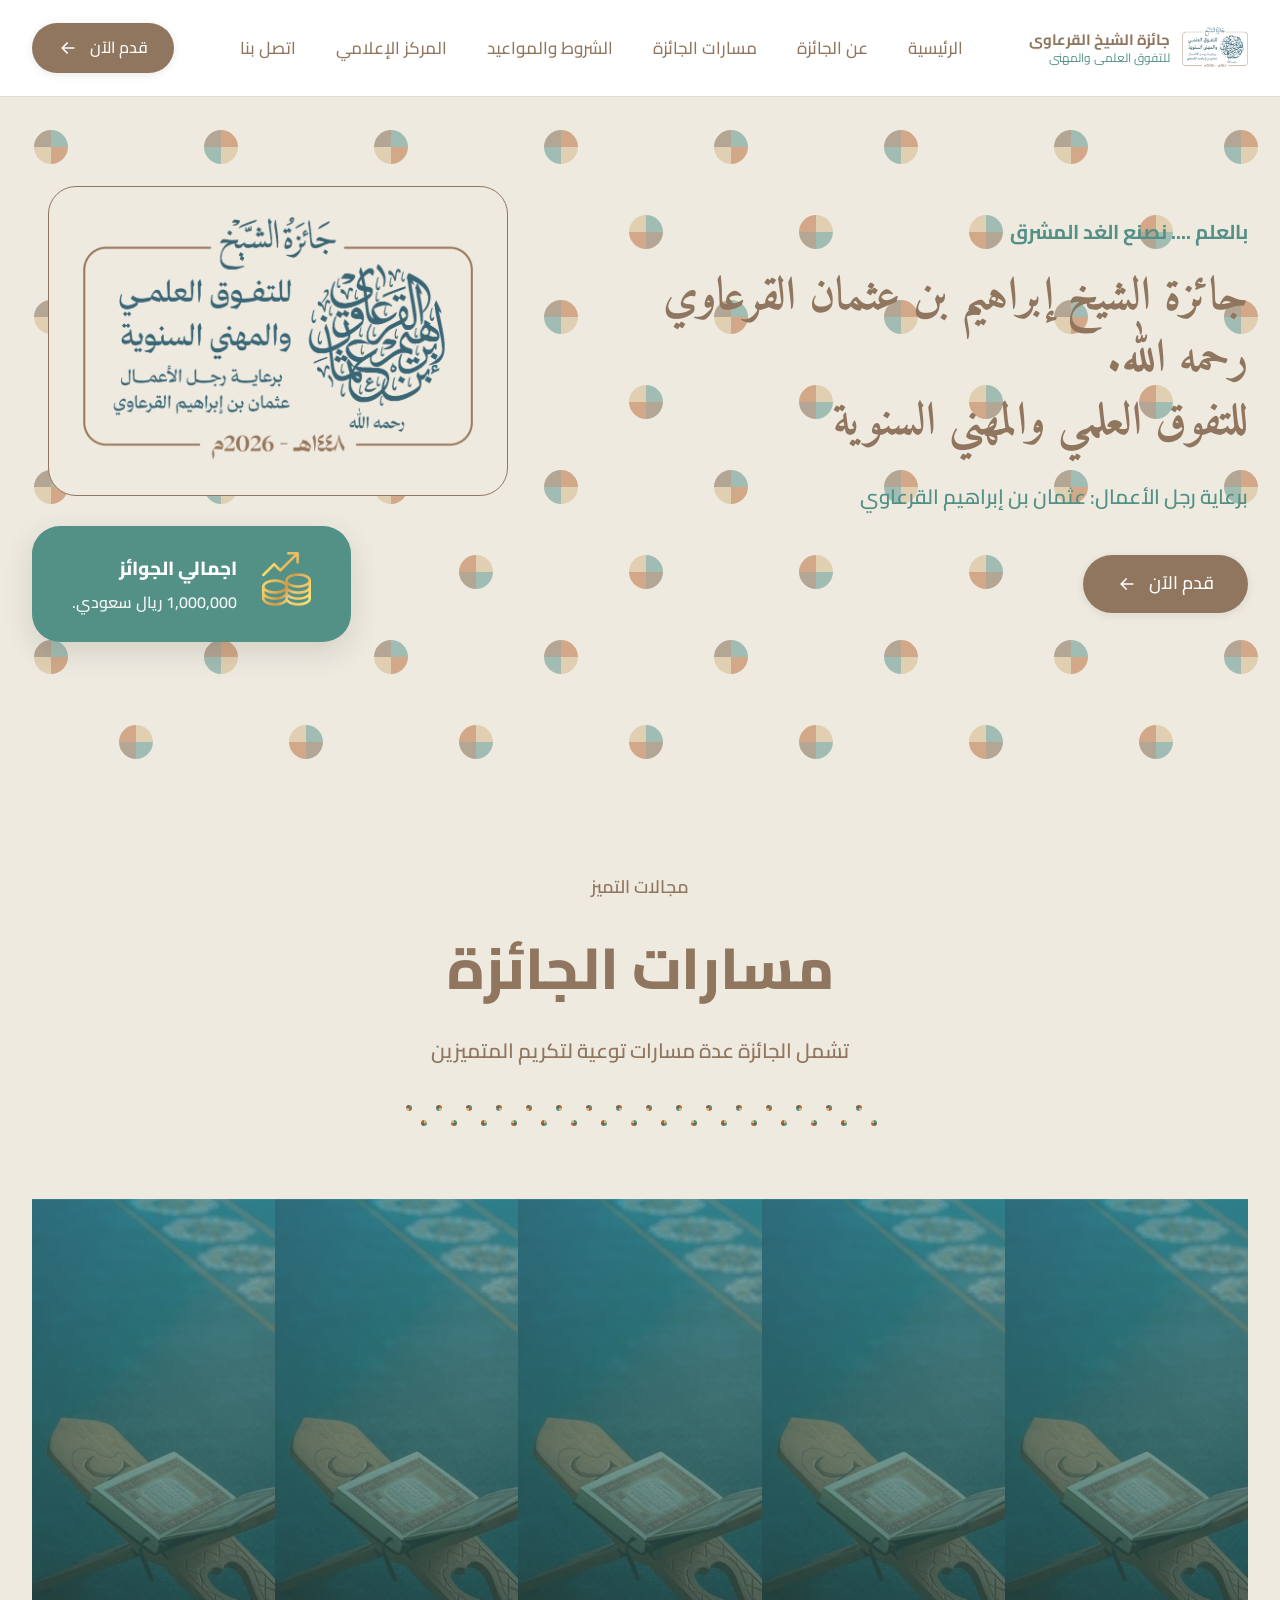
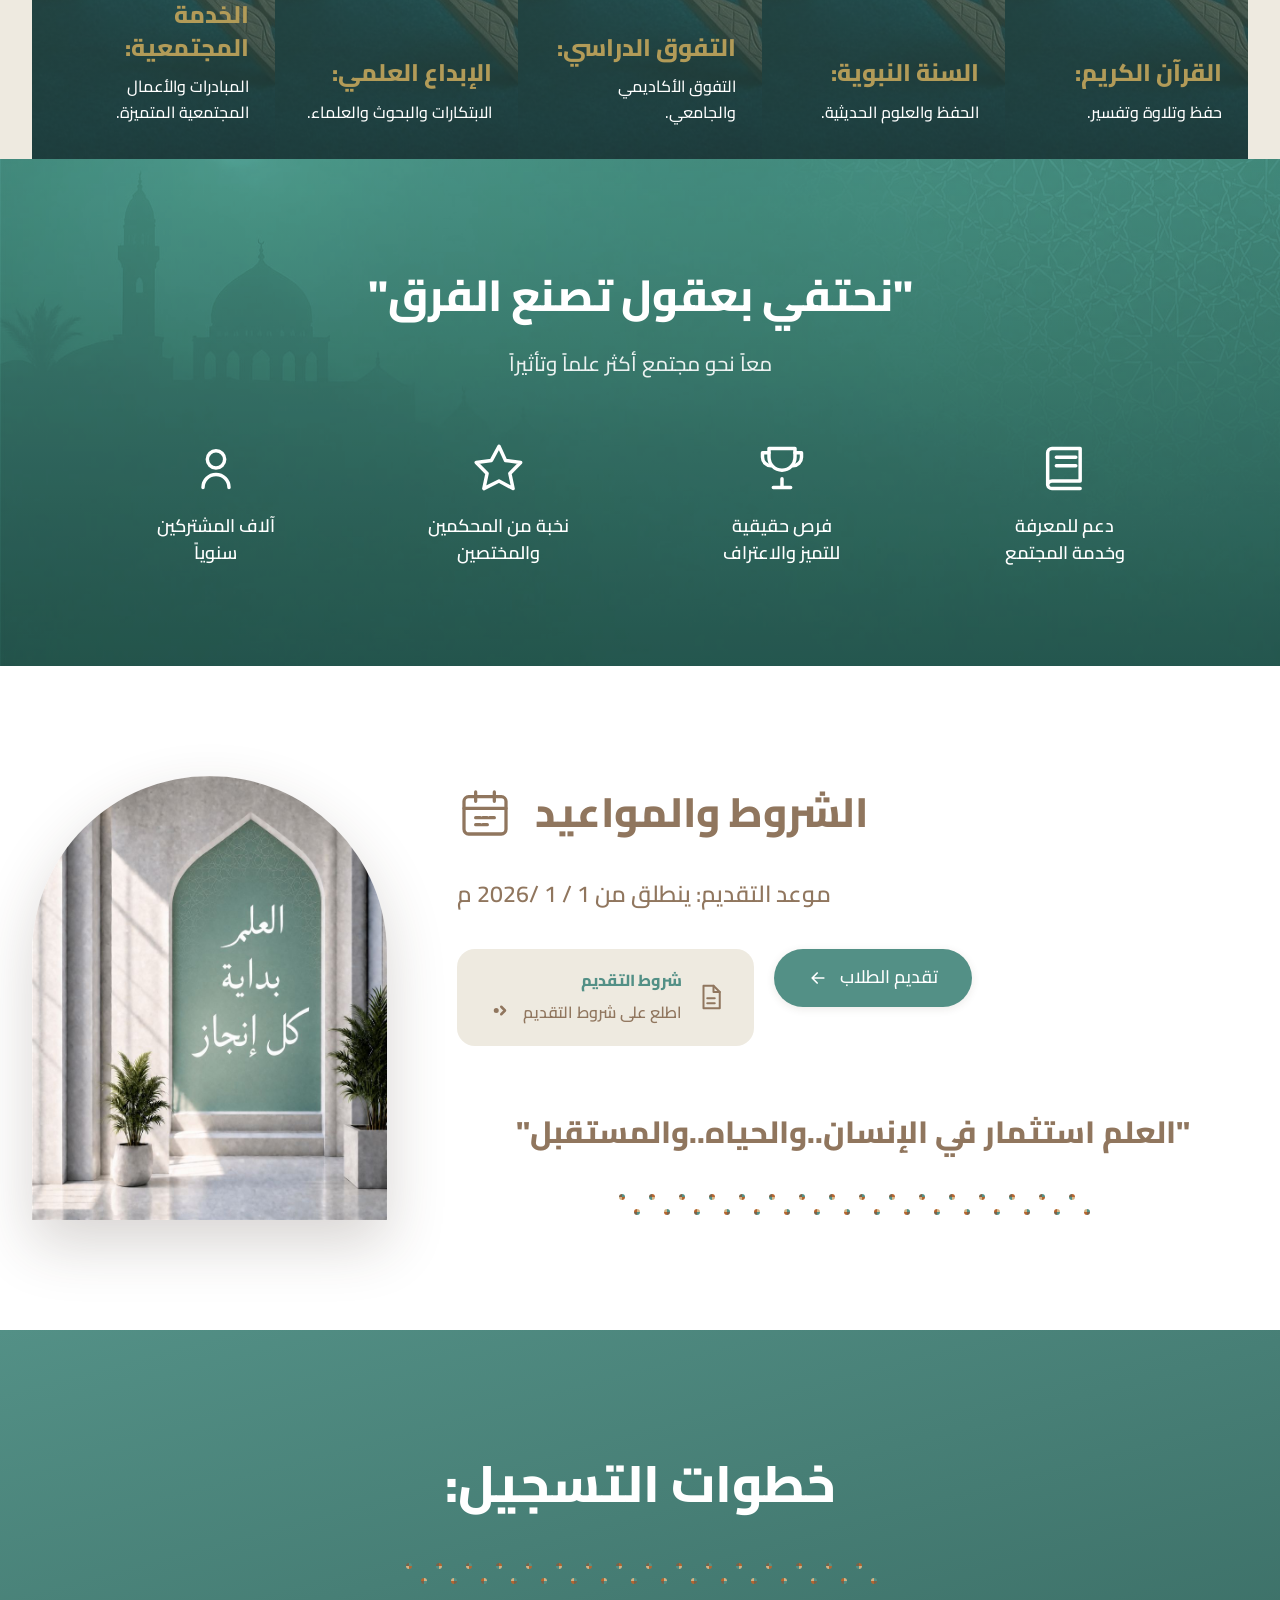
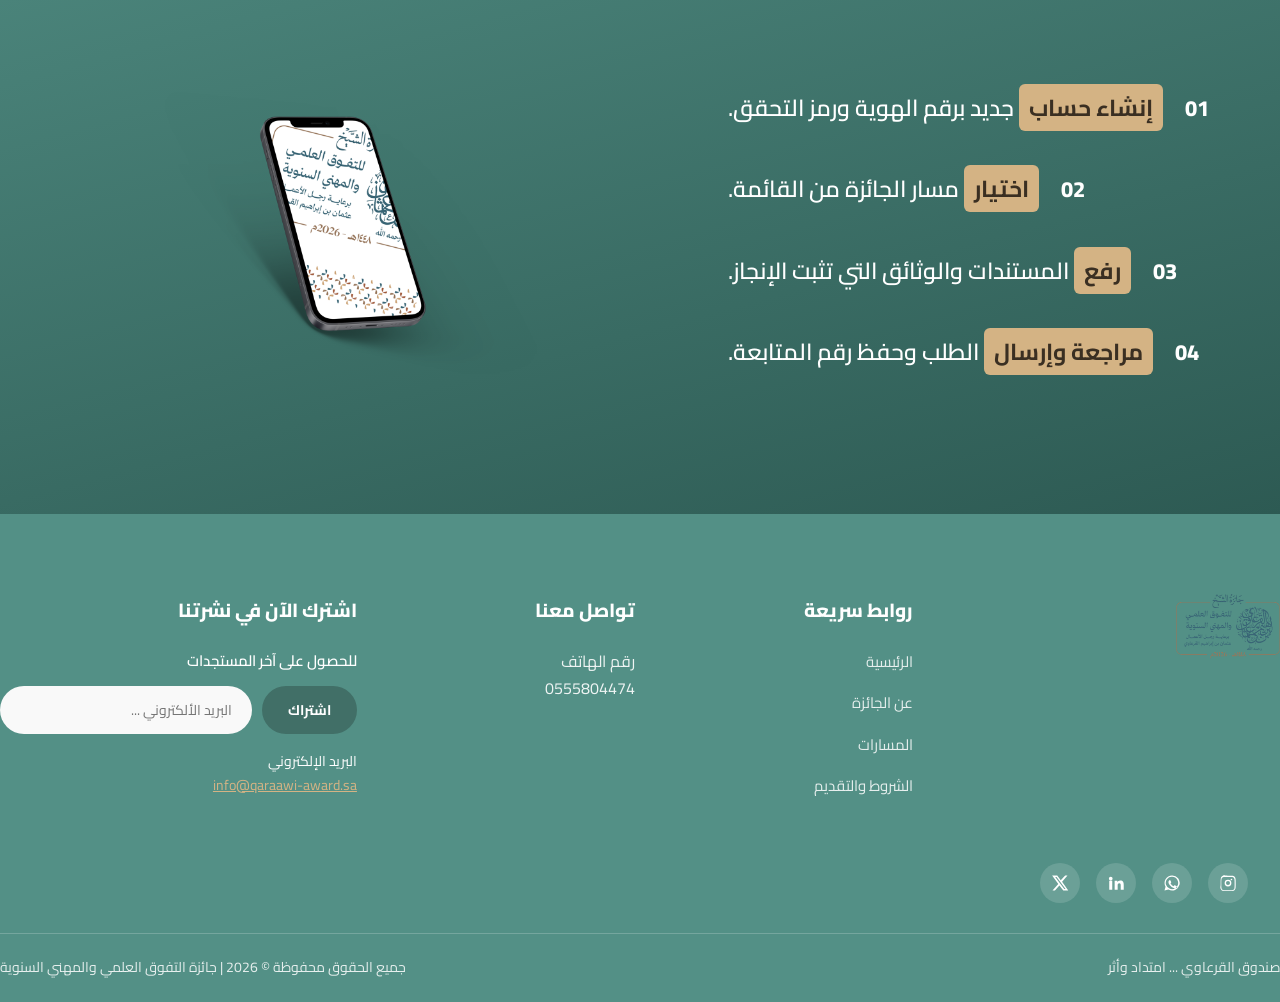
==== commit b93866e0: "Rebuild homepage to match Figma design exactly Pulled the actual Figma file via its API (exact color" ====
--- a/index.html
+++ b/index.html
@@ -4,262 +4,219 @@
 <meta charset="UTF-8">
 <meta name="viewport" content="width=device-width, initial-scale=1.0">
 <title>جائزة الشيخ إبراهيم بن عثمان القرعاوي رحمه الله</title>
-<meta name="description" content="جائزة الشيخ إبراهيم بن عثمان بن محمد القرعاوي رحمه الله للتفوق العلمي والمهني السنوية — بقيمة إجمالية 1,000,000 ريال سعودي، برعاية الشيخ عثمان بن إبراهيم بن عثمان القرعاوي.">
+<meta name="description" content="جائزة الشيخ إبراهيم بن عثمان بن محمد القرعاوي رحمه الله للتفوق العلمي والمهني السنوية — بقيمة إجمالية 1,000,000 ريال سعودي، برعاية رجل الأعمال عثمان بن إبراهيم القرعاوي.">
 <link rel="preconnect" href="https://fonts.googleapis.com">
 <link rel="preconnect" href="https://fonts.gstatic.com" crossorigin>
-<link href="https://fonts.googleapis.com/css2?family=IBM+Plex+Sans+Arabic:wght@400;500;600;700&display=swap" rel="stylesheet">
+<link href="https://fonts.googleapis.com/css2?family=Cairo:wght@400;500;600;700;800&family=Amiri:wght@400;700&display=swap" rel="stylesheet">
 <link rel="stylesheet" href="css/style.css">
 <link rel="icon" type="image/png" href="assets/img/logo.png">
 </head>
 <body>
 
-<div class="top-fixed-wrap">
-  <div class="version-banner">نسخة أولى (ألوان مسطحة) — <a href="v2/index.html">عرض النسخة الثانية (بصور حقيقية من الهوية)</a></div>
-
-  <!-- ===================== الشريط العلوي ===================== -->
-  <header class="site-header" id="siteHeader">
-    <div class="container">
-      <a href="index.html#top" class="brand">
-        <img src="assets/img/logo.png" alt="شعار جائزة الشيخ إبراهيم بن عثمان القرعاوي">
-        <span class="brand-text">
-          <strong>جائزة الشيخ القرعاوي</strong>
-          <span>للتفوق العلمي والمهني</span>
-        </span>
+<header class="site-header" id="siteHeader">
+  <div class="container">
+    <a href="#top" class="brand">
+      <img src="assets/img/logo.png" alt="شعار جائزة الشيخ إبراهيم بن عثمان القرعاوي">
+      <span class="brand-text">
+        <strong>جائزة الشيخ القرعاوي</strong>
+        <span>للتفوق العلمي والمهني</span>
+      </span>
+    </a>
+
+    <nav class="nav-links" id="navLinks">
+      <a href="#top">الرئيسية</a>
+      <a href="#about">عن الجائزة</a>
+      <a href="#tracks">مسارات الجائزة</a>
+      <a href="#conditions">الشروط والمواعيد</a>
+      <a href="media.html">المركز الإعلامي</a>
+      <a href="contact.html">اتصل بنا</a>
+    </nav>
+
+    <div class="header-actions">
+      <a href="apply.html" class="btn btn--brown btn--sm" aria-label="قدم الآن">
+        <span class="btn-label">قدم الآن</span>
+        <svg class="btn-arrow" viewBox="0 0 24 24" fill="none" stroke="currentColor" stroke-width="2" stroke-linecap="round" stroke-linejoin="round" aria-hidden="true"><path d="M19 12H5M11 6l-6 6 6 6"/></svg>
       </a>
-
-      <nav class="nav-links" id="navLinks">
-        <a href="#top">الرئيسية</a>
-        <a href="#about">عن الجائزة</a>
-        <a href="#tracks">مسارات الجائزة</a>
-        <a href="#conditions">الشروط والمواعيد</a>
-        <a href="#media">المركز الإعلامي</a>
-        <a href="#footer">اتصل بنا</a>
-      </nav>
-
-      <div class="header-actions">
-        <a href="apply.html" class="btn btn--gold btn--sm">
-          <span class="btn-label-full">قدّم الآن</span>
-        </a>
-        <button class="nav-toggle" id="navToggle" aria-label="فتح القائمة" aria-expanded="false">
-          <span></span><span></span><span></span>
-        </button>
-      </div>
-    </div>
-  </header>
-</div>
+      <button class="nav-toggle" id="navToggle" aria-label="فتح القائمة" aria-expanded="false">
+        <span></span><span></span><span></span>
+      </button>
+    </div>
+  </div>
+</header>
 
 <main id="top">
 
-  <!-- ===================== البطل Hero ===================== -->
-  <section class="hero">
+  <!-- ===================== البطل ===================== -->
+  <section class="hero" id="about">
     <div class="container hero-grid">
       <div class="hero-copy" data-reveal>
-        <span class="eyebrow">الدورة السنوية 2026م</span>
-        <h1 class="hero-title">جائزة الشيخ إبراهيم بن عثمان بن محمد القرعاوي رحمه الله للتفوق العلمي والمهني</h1>
-        <p class="hero-sub">
-          جائزة سنوية تكرّم المتفوقين والمبدعين في خمسة مسارات رئيسية، وتمنح المتقدمين المتميزين فرصة الحصول على
-          <b>1,000,000 ريال سعودي</b> برعاية <b>الشيخ عثمان بن إبراهيم بن عثمان القرعاوي</b>.
-        </p>
-
+        <p class="hero-kicker">بالعلم .... نصنع الغد المشرق</p>
+        <h1 class="hero-title">جائزة الشيخ إبراهيم بن عثمان القرعاوي رحمه الله.<br>للتفوق العلمي والمهني السنوية</h1>
+        <p class="hero-sponsor">برعاية رجل الأعمال: عثمان بن إبراهيم القرعاوي</p>
         <div class="hero-actions">
-          <a href="apply.html" class="btn btn--gold">قدّم الآن</a>
-          <a href="#tracks" class="btn btn--outline">تعرّف على المسارات</a>
-        </div>
-
-        <div class="hero-countdown-box">
-          <p class="hero-countdown-label">الوقت المتبقي لإغلاق باب الترشح</p>
-          <div class="hero-countdown" id="countdown" data-target="2026-12-31T23:59:59+03:00">
-            <div class="cd-box"><strong data-cd="days">--</strong><span>يوم</span></div>
-            <div class="cd-box"><strong data-cd="hours">--</strong><span>ساعة</span></div>
-            <div class="cd-box"><strong data-cd="minutes">--</strong><span>دقيقة</span></div>
-            <div class="cd-box"><strong data-cd="seconds">--</strong><span>ثانية</span></div>
-          </div>
+          <a href="apply.html" class="btn btn--brown">
+            <span class="btn-label">قدم الآن</span>
+            <svg class="btn-arrow" viewBox="0 0 24 24" fill="none" stroke="currentColor" stroke-width="2" stroke-linecap="round" stroke-linejoin="round" aria-hidden="true"><path d="M19 12H5M11 6l-6 6 6 6"/></svg>
+          </a>
         </div>
       </div>
 
       <div class="hero-art" data-reveal>
-        <div class="hero-art-card">
-          <img src="assets/img/logo-white.png" alt="">
-          <p class="hero-prize-label">القيمة الإجمالية للجائزة</p>
-          <p class="hero-prize-value">1,000,000</p>
-          <p class="hero-prize-cur">ريال سعودي</p>
-          <div class="hero-sponsor">
-            الداعم الرئيسي
-            <strong>الشيخ عثمان بن إبراهيم بن عثمان القرعاوي</strong>
-          </div>
-        </div>
-      </div>
-    </div>
-  </section>
-
-  <!-- ===================== عن الجائزة ===================== -->
-  <section class="section" id="about">
-    <div class="container about-grid">
-      <div class="about-figure" data-reveal>
-        <img src="assets/img/logo.png" alt="شعار جائزة الشيخ إبراهيم بن عثمان القرعاوي">
-      </div>
+        <div class="hero-logo-card">
+          <img src="assets/img/logo.png" alt="شعار جائزة الشيخ إبراهيم بن عثمان القرعاوي">
+        </div>
+        <div class="hero-prize-card">
+          <img src="assets/img/coin-icon.png" alt="">
+          <div>
+            <strong>اجمالي الجوائز</strong>
+            <span>1,000,000 ريال سعودي.</span>
+          </div>
+        </div>
+      </div>
+    </div>
+  </section>
+
+  <!-- ===================== مسارات الجائزة ===================== -->
+  <section class="section tracks" id="tracks">
+    <div class="container">
       <div data-reveal>
-        <span class="eyebrow">عن الجائزة</span>
-        <h2 class="section-title">تكريم للتفوق العلمي والمهني</h2>
-        <p class="section-desc">
-          جائزة الشيخ إبراهيم بن عثمان بن محمد القرعاوي رحمه الله للتفوق العلمي والمهني هي جائزة سنوية تهدف إلى
-          تكريم أصحاب الإنجازات المتميزة والمثبتة في خمسة مسارات رئيسية: القرآن الكريم، والسنة النبوية، والتفوق
-          الدراسي، والإبداع العلمي، والخدمة المجتمعية، وذلك برعاية الشيخ عثمان بن إبراهيم بن عثمان القرعاوي.
-        </p>
-        <div class="about-stats">
-          <div class="stat-card">
-            <strong>1,000,000</strong>
-            <span>ريال سعودي — القيمة الإجمالية</span>
-          </div>
-          <div class="stat-card">
-            <strong>5</strong>
-            <span>مسارات رئيسية للترشح</span>
-          </div>
-        </div>
-      </div>
-    </div>
-  </section>
-
-  <!-- ===================== مسارات الجائزة ===================== -->
-  <section class="section section--alt" id="tracks">
+        <div class="eyebrow-line">مجالات التميز</div>
+        <h2 class="section-title">مسارات الجائزة</h2>
+        <p class="section-desc">تشمل الجائزة عدة مسارات توعية لتكريم المتميزين</p>
+        <div class="pattern-strip" style="background-image:url('assets/img/pattern-tile.svg')"></div>
+      </div>
+
+      <div class="tracks-grid" data-reveal>
+        <article class="track-card" style="background-image:url('assets/img/track-bg.jpg')">
+          <div class="track-card-inner">
+            <h3>القرآن الكريم:</h3>
+            <p>حفظ وتلاوة وتفسير.</p>
+          </div>
+        </article>
+        <article class="track-card" style="background-image:url('assets/img/track-bg.jpg')">
+          <div class="track-card-inner">
+            <h3>السنة النبوية:</h3>
+            <p>الحفظ والعلوم الحديثية.</p>
+          </div>
+        </article>
+        <article class="track-card" style="background-image:url('assets/img/track-bg.jpg')">
+          <div class="track-card-inner">
+            <h3>التفوق الدراسي:</h3>
+            <p>التفوق الأكاديمي والجامعي.</p>
+          </div>
+        </article>
+        <article class="track-card" style="background-image:url('assets/img/track-bg.jpg')">
+          <div class="track-card-inner">
+            <h3>الإبداع العلمي:</h3>
+            <p>الابتكارات والبحوث والعلماء.</p>
+          </div>
+        </article>
+        <article class="track-card" style="background-image:url('assets/img/track-bg.jpg')">
+          <div class="track-card-inner">
+            <h3>الخدمة المجتمعية:</h3>
+            <p>المبادرات والأعمال المجتمعية المتميزة.</p>
+          </div>
+        </article>
+      </div>
+    </div>
+  </section>
+
+  <!-- ===================== نحتفي بعقول تصنع الفرق ===================== -->
+  <section class="statement">
+    <div class="container statement-inner" data-reveal>
+      <p class="statement-quote">"نحتفي بعقول تصنع الفرق"</p>
+      <p class="statement-sub">معاً نحو مجتمع أكثر علماً وتأثيراً</p>
+
+      <div class="stats-row">
+        <div class="stat-item">
+          <svg viewBox="0 0 24 24" fill="none" stroke="currentColor" stroke-width="1.6" stroke-linecap="round" stroke-linejoin="round"><path d="M4 19.5V5a2 2 0 0 1 2-2h13v15H6a2 2 0 0 0-2 2Zm0 0a2 2 0 0 0 2 2h13"/><path d="M8 7h9M8 11h9"/></svg>
+          <span>دعم للمعرفة<br>وخدمة المجتمع</span>
+        </div>
+        <div class="stat-item">
+          <svg viewBox="0 0 24 24" fill="none" stroke="currentColor" stroke-width="1.6" stroke-linecap="round" stroke-linejoin="round"><path d="M8 21h8M12 17v4M6 3h12v4a6 6 0 0 1-12 0V3Z"/><path d="M6 5H3v2a4 4 0 0 0 4 4M18 5h3v2a4 4 0 0 1-4 4"/></svg>
+          <span>فرص حقيقية<br>للتميز والاعتراف</span>
+        </div>
+        <div class="stat-item">
+          <svg viewBox="0 0 24 24" fill="none" stroke="currentColor" stroke-width="1.6" stroke-linecap="round" stroke-linejoin="round"><path d="m12 2 3 6.5 7 1-5 5 1.5 7-6.5-3.5L5 21.5 6.5 14.5l-5-5 7-1L12 2Z"/></svg>
+          <span>نخبة من المحكمين<br>والمختصين</span>
+        </div>
+        <div class="stat-item">
+          <svg viewBox="0 0 24 24" fill="none" stroke="currentColor" stroke-width="1.6" stroke-linecap="round" stroke-linejoin="round"><circle cx="12" cy="8" r="4"/><path d="M6 21c0-3.3 2.7-6 6-6s6 2.7 6 6"/></svg>
+          <span>آلاف المشتركين<br>سنوياً</span>
+        </div>
+      </div>
+    </div>
+  </section>
+
+  <!-- ===================== الشروط والمواعيد ===================== -->
+  <section class="section conditions" id="conditions">
     <div class="container">
-      <div class="section-head section-head--center" data-reveal>
-        <span class="eyebrow">مسارات الجائزة</span>
-        <h2 class="section-title">خمسة مسارات للترشح</h2>
-        <p class="section-desc">اختر المسار الأقرب لإنجازك وتعرّف على تفاصيله قبل التقديم.</p>
-      </div>
-
-      <div class="tracks-grid">
-
-        <article class="track-card" data-reveal style="--accent:#389387">
-          <div class="track-icon">
-            <svg viewBox="0 0 24 24" fill="none" stroke="currentColor" stroke-width="1.6" stroke-linecap="round" stroke-linejoin="round">
-              <path d="M4 5.5C6 4.2 9 4 12 5v14c-3-1-6-.8-8 .5V5.5Z"/>
-              <path d="M20 5.5C18 4.2 15 4 12 5v14c3-1 6-.8 8 .5V5.5Z"/>
-            </svg>
-          </div>
-          <h3>القرآن الكريم</h3>
-          <p>حفظ وتلاوة وتفسير كتاب الله عز وجل.</p>
-          <a href="apply.html" class="track-link">قدّم في هذا المسار
-            <svg viewBox="0 0 24 24" fill="none" stroke="currentColor" stroke-width="2" stroke-linecap="round" stroke-linejoin="round"><path d="M15 6 9 12l6 6"/></svg>
-          </a>
-        </article>
-
-        <article class="track-card" data-reveal style="--accent:#924a22">
-          <div class="track-icon">
-            <svg viewBox="0 0 24 24" fill="none" stroke="currentColor" stroke-width="1.6" stroke-linecap="round" stroke-linejoin="round">
-              <path d="M7 3c-1.7 1.2-2.5 2.7-2.5 4.5S5.3 10.8 7 12"/>
-              <rect x="7" y="4" width="12" height="16" rx="2"/>
-              <path d="M11 9h5M11 13h5"/>
-            </svg>
-          </div>
-          <h3>السنة النبوية</h3>
-          <p>الحفظ والعلوم الحديثية المتعلقة بالسنة النبوية المطهرة.</p>
-          <a href="apply.html" class="track-link">قدّم في هذا المسار
-            <svg viewBox="0 0 24 24" fill="none" stroke="currentColor" stroke-width="2" stroke-linecap="round" stroke-linejoin="round"><path d="M15 6 9 12l6 6"/></svg>
-          </a>
-        </article>
-
-        <article class="track-card" data-reveal style="--accent:#bd9864">
-          <div class="track-icon">
-            <svg viewBox="0 0 24 24" fill="none" stroke="currentColor" stroke-width="1.6" stroke-linecap="round" stroke-linejoin="round">
-              <path d="M2 9 12 4l10 5-10 5-10-5Z"/>
-              <path d="M6 11.5V16c0 1.7 2.7 3 6 3s6-1.3 6-3v-4.5"/>
-              <path d="M22 9v6"/>
-            </svg>
-          </div>
-          <h3>التفوق الدراسي</h3>
-          <p>التفوق الأكاديمي والجامعي بمختلف مراحله وتخصصاته.</p>
-          <a href="apply.html" class="track-link">قدّم في هذا المسار
-            <svg viewBox="0 0 24 24" fill="none" stroke="currentColor" stroke-width="2" stroke-linecap="round" stroke-linejoin="round"><path d="M15 6 9 12l6 6"/></svg>
-          </a>
-        </article>
-
-        <article class="track-card" data-reveal style="--accent:#4e6865">
-          <div class="track-icon">
-            <svg viewBox="0 0 24 24" fill="none" stroke="currentColor" stroke-width="1.6" stroke-linecap="round" stroke-linejoin="round">
-              <path d="M9 18h6M10 21h4"/>
-              <path d="M12 3a6 6 0 0 0-4 10.5c.6.6 1 1.4 1 2.5h6c0-1.1.4-1.9 1-2.5A6 6 0 0 0 12 3Z"/>
-            </svg>
-          </div>
-          <h3>الإبداع العلمي</h3>
-          <p>الابتكارات والبحوث العلمية المتميزة وإنجازات العلماء.</p>
-          <a href="apply.html" class="track-link">قدّم في هذا المسار
-            <svg viewBox="0 0 24 24" fill="none" stroke="currentColor" stroke-width="2" stroke-linecap="round" stroke-linejoin="round"><path d="M15 6 9 12l6 6"/></svg>
-          </a>
-        </article>
-
-        <article class="track-card" data-reveal style="--accent:#7e8772">
-          <div class="track-icon">
-            <svg viewBox="0 0 24 24" fill="none" stroke="currentColor" stroke-width="1.6" stroke-linecap="round" stroke-linejoin="round">
-              <path d="M12 21s-7-4.5-9.5-9C.7 8.4 2.4 5 6 5c2 0 3.3 1 4 2 .7-1 2-2 4-2 3.6 0 5.3 3.4 3.5 7-2.5 4.5-9.5 9-9.5 9Z"/>
-            </svg>
-          </div>
-          <h3>الخدمة المجتمعية</h3>
-          <p>المبادرات والأعمال المجتمعية المتميزة ذات الأثر الملموس.</p>
-          <a href="apply.html" class="track-link">قدّم في هذا المسار
-            <svg viewBox="0 0 24 24" fill="none" stroke="currentColor" stroke-width="2" stroke-linecap="round" stroke-linejoin="round"><path d="M15 6 9 12l6 6"/></svg>
-          </a>
-        </article>
-
-      </div>
-    </div>
-  </section>
-
-  <!-- ===================== الشروط والمواعيد ===================== -->
-  <section class="section" id="conditions">
+      <div class="conditions-grid">
+        <div data-reveal>
+          <div class="conditions-heading">
+            <h2>الشروط والمواعيد</h2>
+            <svg viewBox="0 0 24 24" fill="none" stroke="currentColor" stroke-width="1.4" stroke-linecap="round" stroke-linejoin="round"><rect x="3" y="5" width="18" height="16" rx="2"/><path d="M8 3v4M16 3v4M3 10h18"/><path d="M8 14h2M11 14h2M14 14h2M8 17h2M11 17h2"/></svg>
+          </div>
+          <p class="conditions-date">موعد التقديم: ينطلق من 1 / 1 /2026 م</p>
+
+          <div class="conditions-actions">
+            <a href="apply.html" class="btn btn--teal">
+              <span class="btn-label">تقديم الطلاب</span>
+              <svg class="btn-arrow" viewBox="0 0 24 24" fill="none" stroke="currentColor" stroke-width="2" stroke-linecap="round" stroke-linejoin="round" aria-hidden="true"><path d="M19 12H5M11 6l-6 6 6 6"/></svg>
+            </a>
+            <div class="conditions-terms-card">
+              <svg viewBox="0 0 24 24" fill="none" stroke="currentColor" stroke-width="1.6" stroke-linecap="round" stroke-linejoin="round"><path d="M14 3v5h5"/><path d="M6 3h8l5 5v13H6z"/><path d="M9 13h6M9 17h6"/></svg>
+              <div>
+                <strong style="display:block;color:var(--c-teal);font-weight:800;margin-bottom:4px;">شروط التقديم</strong>
+                <a href="#conditions">
+                  اطلع على شروط التقديم
+                  <svg viewBox="0 0 24 24" width="16" height="16" fill="none" stroke="currentColor" stroke-width="2" stroke-linecap="round" stroke-linejoin="round"><path d="M9 11a1 1 0 1 0 0-2 1 1 0 0 0 0 2Z"/><path d="m13 7 3 3-3 3"/></svg>
+                </a>
+              </div>
+            </div>
+          </div>
+
+          <div class="conditions-quote">
+            <p>"العلم استثمار في الإنسان..والحياه..والمستقبل"</p>
+            <div class="pattern-strip" style="background-image:url('assets/img/pattern-tile.svg')"></div>
+          </div>
+        </div>
+
+        <div class="conditions-photo" data-reveal>
+          <img src="assets/img/conditions-photo.jpg" alt="العلم بداية كل إنجاز">
+        </div>
+      </div>
+    </div>
+  </section>
+
+  <!-- ===================== خطوات التسجيل ===================== -->
+  <section class="steps">
     <div class="container">
-      <div class="section-head" data-reveal>
-        <span class="eyebrow">الشروط والمواعيد</span>
-        <h2 class="section-title">ضوابط التقديم والجدول الزمني</h2>
-        <p class="section-desc">تعرّف على الشروط الأساسية للترشح وموعد فتح باب التقديم.</p>
-      </div>
-
-      <div class="conditions-wrap">
-        <div class="date-banner" data-reveal>
-          <span class="eyebrow">موعد التقديم</span>
-          <h3>ينطلق التقديم من</h3>
-          <p class="big-date">1 / 1 / 2026م</p>
-          <p>يستمر استقبال الطلبات إلكترونيًا عبر بوابة التقديم حتى إغلاق باب الترشح.</p>
-        </div>
-
-        <div class="conditions-list" data-reveal>
-          <div class="condition-item">
-            <span class="condition-num">1</span>
-            <p>أن يكون المتقدم سعودي الجنسية.</p>
-          </div>
-          <div class="condition-item">
-            <span class="condition-num">2</span>
-            <p>تحقيق إنجاز متميز ومثبت في المجال المتقدم له.</p>
-          </div>
-          <div class="condition-item">
-            <span class="condition-num">3</span>
-            <p>عدم الحصول على الجائزة في دورات سابقة.</p>
-          </div>
-          <div class="condition-item">
-            <span class="condition-num">4</span>
-            <p>تعبئة نموذج التقديم الإلكتروني بالكامل وإرفاق المستندات المطلوبة.</p>
-          </div>
-        </div>
-      </div>
-    </div>
-  </section>
-
-  <!-- ===================== المركز الإعلامي ===================== -->
-  <section class="section section--alt" id="media">
-    <div class="container">
-      <div class="media-teaser" data-reveal>
-        <div class="media-teaser-icon">
-          <svg viewBox="0 0 24 24" fill="none" stroke="currentColor" stroke-width="1.6" stroke-linecap="round" stroke-linejoin="round">
-            <rect x="3" y="6" width="18" height="13" rx="2"/>
-            <path d="M8 3v4M16 3v4M3 10h18"/>
-          </svg>
-        </div>
-        <div class="media-teaser-text">
-          <h3>المركز الإعلامي</h3>
-          <p>الأخبار والتغطيات الخاصة بالجائزة — سيتم نشرها هنا فور توفرها.</p>
-        </div>
-        <span class="media-soon-badge">قريبًا</span>
+      <h2 class="steps-title" data-reveal>خطوات التسجيل:</h2>
+      <div class="pattern-strip" style="background-image:url('assets/img/pattern-tile.svg')" data-reveal></div>
+
+      <div class="steps-grid">
+        <div class="steps-list" data-reveal>
+          <div class="step-item">
+            <span class="step-num">01</span>
+            <p class="step-text"><mark>إنشاء حساب</mark> جديد برقم الهوية ورمز التحقق.</p>
+          </div>
+          <div class="step-item">
+            <span class="step-num">02</span>
+            <p class="step-text"><mark>اختيار</mark> مسار الجائزة من القائمة.</p>
+          </div>
+          <div class="step-item">
+            <span class="step-num">03</span>
+            <p class="step-text"><mark>رفع</mark> المستندات والوثائق التي تثبت الإنجاز.</p>
+          </div>
+          <div class="step-item">
+            <span class="step-num">04</span>
+            <p class="step-text"><mark>مراجعة وإرسال</mark> الطلب وحفظ رقم المتابعة.</p>
+          </div>
+        </div>
+        <div class="steps-phone" data-reveal>
+          <img src="assets/img/phone-mockup.png" alt="بوابة التقديم على الجوال">
+        </div>
       </div>
     </div>
   </section>
@@ -268,47 +225,47 @@
 
 <!-- ===================== الفوتر ===================== -->
 <footer class="site-footer" id="footer">
-  <svg class="footer-pattern" viewBox="0 0 800 34" preserveAspectRatio="none" aria-hidden="true">
-    <g fill="none" stroke="#e0912a" stroke-width="1">
-      <path d="M0 30 L20 8 L40 30 L60 8 L80 30 L100 8 L120 30 L140 8 L160 30 L180 8 L200 30 L220 8 L240 30 L260 8 L280 30 L300 8 L320 30 L340 8 L360 30 L380 8 L400 30 L420 8 L440 30 L460 8 L480 30 L500 8 L520 30 L540 8 L560 30 L580 8 L600 30 L620 8 L640 30 L660 8 L680 30 L700 8 L720 30 L740 8 L760 30 L780 8 L800 30"/>
-    </g>
-  </svg>
   <div class="container footer-top">
     <div class="footer-brand">
-      <img src="assets/img/logo-white.png" alt="شعار جائزة الشيخ إبراهيم بن عثمان القرعاوي">
-      <p>جائزة سنوية للتفوق العلمي والمهني، تكرّم المتميزين في خمسة مسارات رئيسية برعاية الشيخ عثمان بن إبراهيم بن عثمان القرعاوي.</p>
+      <img src="assets/img/logo.png" alt="شعار جائزة الشيخ إبراهيم بن عثمان القرعاوي">
     </div>
     <div class="footer-col">
       <h4>روابط سريعة</h4>
       <ul>
         <li><a href="#top">الرئيسية</a></li>
         <li><a href="#about">عن الجائزة</a></li>
-        <li><a href="#tracks">مسارات الجائزة</a></li>
-        <li><a href="#conditions">الشروط والمواعيد</a></li>
-        <li><a href="apply.html">قدّم الآن</a></li>
+        <li><a href="#tracks">المسارات</a></li>
+        <li><a href="#conditions">الشروط والتقديم</a></li>
       </ul>
     </div>
     <div class="footer-col">
       <h4>تواصل معنا</h4>
-      <ul class="footer-contact">
-        <li>
-          <svg viewBox="0 0 24 24" fill="none" stroke="currentColor" stroke-width="1.6" stroke-linecap="round" stroke-linejoin="round"><path d="M4 5h16v14H4z"/><path d="m4 6 8 7 8-7"/></svg>
-          <a href="mailto:info@qaraawi-award.sa">info@qaraawi-award.sa</a>
-        </li>
-        <li>
-          <svg viewBox="0 0 24 24" fill="none" stroke="currentColor" stroke-width="1.6" stroke-linecap="round" stroke-linejoin="round"><path d="M22 16.9v3a2 2 0 0 1-2.2 2 19.8 19.8 0 0 1-8.6-3 19.5 19.5 0 0 1-6-6A19.8 19.8 0 0 1 2.1 4.2 2 2 0 0 1 4.1 2h3a2 2 0 0 1 2 1.7c.1.9.3 1.8.6 2.6a2 2 0 0 1-.5 2.1L8 9.6a16 16 0 0 0 6 6l1.2-1.2a2 2 0 0 1 2.1-.5c.8.3 1.7.5 2.6.6a2 2 0 0 1 1.7 2Z"/></svg>
-          <a href="tel:0555804474" dir="ltr">0555804474</a>
-        </li>
-        <li>
-          <svg viewBox="0 0 24 24" fill="none" stroke="currentColor" stroke-width="1.6" stroke-linecap="round" stroke-linejoin="round"><circle cx="12" cy="12" r="9"/><path d="M3 12h18M12 3c2.5 2.6 3.8 5.9 3.8 9s-1.3 6.4-3.8 9c-2.5-2.6-3.8-5.9-3.8-9S9.5 5.6 12 3Z"/></svg>
-          <a href="https://www.qaraawi-award.com" dir="ltr">www.qaraawi-award.com</a>
-        </li>
-      </ul>
-    </div>
-  </div>
+      <p class="footer-phone">رقم الهاتف<br>0555804474</p>
+    </div>
+    <div class="footer-col newsletter-box">
+      <h4>اشترك الآن في نشرتنا</h4>
+      <p class="field-label">للحصول على آخر المستجدات</p>
+      <form class="newsletter-form" id="newsletterForm">
+        <button type="submit">اشتراك</button>
+        <input type="email" placeholder="البريد الألكتروني ..." required>
+      </form>
+      <p class="newsletter-msg" id="newsletterMsg">تم تسجيل بريدك بنجاح، شكرًا لمتابعتك.</p>
+      <p class="newsletter-email">البريد الإلكتروني<br><a href="mailto:info@qaraawi-award.sa">info@qaraawi-award.sa</a></p>
+    </div>
+  </div>
+
+  <div class="container">
+    <div class="footer-social">
+      <a href="#" aria-label="Instagram"><svg viewBox="0 0 24 24" fill="currentColor"><path d="M12 2.2c3.2 0 3.6 0 4.9.1 1.2.1 2 .2 2.4.4.6.2 1 .5 1.5 1 .4.4.7.9 1 1.5.2.4.3 1.2.4 2.4.1 1.3.1 1.7.1 4.9s0 3.6-.1 4.9c-.1 1.2-.2 2-.4 2.4-.2.6-.5 1-1 1.5-.4.4-.9.7-1.5 1-.4.2-1.2.3-2.4.4-1.3.1-1.7.1-4.9.1s-3.6 0-4.9-.1c-1.2-.1-2-.2-2.4-.4-.6-.2-1-.5-1.5-1-.4-.4-.7-.9-1-1.5-.2-.4-.3-1.2-.4-2.4C2.2 15.6 2.2 15.2 2.2 12s0-3.6.1-4.9c.1-1.2.2-2 .4-2.4.2-.6.5-1 1-1.5.4-.4.9-.7 1.5-1 .4-.2 1.2-.3 2.4-.4C8.4 2.2 8.8 2.2 12 2.2Zm0 1.8c-3.1 0-3.5 0-4.7.1-1 0-1.6.2-1.9.3-.5.2-.8.4-1.2.7-.3.3-.5.6-.7 1.1-.1.3-.3.9-.3 1.9-.1 1.2-.1 1.6-.1 4.7s0 3.5.1 4.7c0 1 .2 1.6.3 1.9.2.5.4.8.7 1.2.3.3.6.5 1.1.7.3.1.9.3 1.9.3 1.2.1 1.6.1 4.7.1s3.5 0 4.7-.1c1 0 1.6-.2 1.9-.3.5-.2.8-.4 1.2-.7.3-.3.5-.6.7-1.1.1-.3.3-.9.3-1.9.1-1.2.1-1.6.1-4.7s0-3.5-.1-4.7c0-1-.2-1.6-.3-1.9a2.9 2.9 0 0 0-.7-1.2 2.9 2.9 0 0 0-1.1-.7c-.3-.1-.9-.3-1.9-.3-1.2-.1-1.6-.1-4.7-.1Zm0 3.5a4.5 4.5 0 1 1 0 9 4.5 4.5 0 0 1 0-9Zm0 1.8a2.7 2.7 0 1 0 0 5.4 2.7 2.7 0 0 0 0-5.4Zm5.7-2a1.1 1.1 0 1 1-2.2 0 1.1 1.1 0 0 1 2.2 0Z"/></svg></a>
+      <a href="#" aria-label="WhatsApp"><svg viewBox="0 0 24 24" fill="currentColor"><path d="M12 2a10 10 0 0 0-8.6 15L2 22l5.2-1.4A10 10 0 1 0 12 2Zm0 1.8a8.2 8.2 0 0 1 6.9 12.6l-.3.5.5 1.9-2-.5-.4.3A8.2 8.2 0 1 1 12 3.8Zm-3 4.3c-.2 0-.5.1-.7.4-.3.3-1 1-1 2.4s1 2.8 1.2 3c.1.2 2 3.2 5 4.3 2.5 1 2.5.6 3 .6.4 0 1.5-.6 1.7-1.2.2-.6.2-1.1.1-1.2-.1-.1-.3-.2-.6-.4l-1.9-1c-.3-.1-.5-.1-.6.1l-.9 1c-.1.2-.3.2-.5.1-.3-.1-1.2-.5-2.2-1.5-.8-.7-1.4-1.6-1.5-1.9-.2-.3 0-.4.1-.5l.5-.6c.1-.2.2-.3.2-.5.1-.2 0-.4 0-.5l-.9-2c-.2-.5-.4-.5-.6-.5h-.4Z"/></svg></a>
+      <a href="#" aria-label="LinkedIn"><svg viewBox="0 0 24 24" fill="currentColor"><path d="M4.98 3.5a2.5 2.5 0 1 1 0 5 2.5 2.5 0 0 1 0-5ZM3 9h4v12H3V9Zm7 0h3.8v1.7h.1c.5-1 1.8-2 3.7-2 4 0 4.7 2.6 4.7 6V21h-4v-5.6c0-1.3 0-3-1.9-3s-2.2 1.4-2.2 2.9V21h-4V9Z"/></svg></a>
+      <a href="#" aria-label="Twitter"><svg viewBox="0 0 24 24" fill="currentColor"><path d="M18.9 2H22l-7.2 8.2L23 22h-6.6l-5.2-6.8L5.2 22H2l7.7-8.8L1.5 2h6.8l4.7 6.2L18.9 2Zm-1.2 18h1.7L7.4 3.9H5.6L17.7 20Z"/></svg></a>
+    </div>
+  </div>
+
   <div class="container footer-bottom">
-    <span>© 2026 جائزة الشيخ إبراهيم بن عثمان القرعاوي. جميع الحقوق محفوظة.</span>
-    <span>تصميم وتطوير فريق الجائزة</span>
+    <span>صندوق القرعاوي ... امتداد وأثر</span>
+    <span>جميع الحقوق محفوظة © 2026 | جائزة التفوق العلمي والمهني السنوية</span>
   </div>
 </footer>
 
--- a/css/style.css
+++ b/css/style.css
@@ -1,70 +1,47 @@
 /* =========================================================
    جائزة الشيخ إبراهيم بن عثمان القرعاوي رحمه الله
-   ورقة الأنماط الرئيسية — بدون أي إطار عمل، بناء كامل يدوي
-   ========================================================= */
-
-/* ---------- 1. المتغيرات (الألوان مأخوذة من ملف الهوية) ---------- */
+   إعادة بناء مطابقة لتصميم Figma — بدون أي إطار عمل
+   ========================================================= */
+
 :root{
-  /* ألوان أساسية */
-  --c-teal:        #396575;
-  --c-teal-dark:   #2c4f5c;
-  --c-brown:       #96755a;
-
-  /* ألوان ثانوية داعمة (من دليل الهوية) */
-  --c-teal-green:  #389387; /* القرآن الكريم   */
-  --c-rust:        #924a22; /* السنة النبوية    */
-  --c-camel:       #bd9864; /* التفوق الدراسي   */
-  --c-dark-teal:   #4e6865; /* الإبداع العلمي   */
-  --c-sage:        #7e8772; /* الخدمة المجتمعية */
-  --c-mauve:       #87686d;
-
-  /* الذهبي — لون الأزرار البارزة (مشتق من درجة الرمل في الهوية) */
-  --c-gold:        #e0912a;
-  --c-gold-dark:   #c47b1c;
-  --c-gold-light:  #f3c98a;
-
-  /* محايدات دافئة */
-  --c-cream:       #efebe0;
-  --c-bg:          #faf8f2;
-  --c-ink:         #17303a;
-  --c-ink-soft:    #3f5560;
-  --c-white:       #ffffff;
-  --c-border:      #e2ddcf;
-  --c-dark-bg:     #17303a;
-  --c-dark-bg-2:   #1f3d48;
-
-  /* طبقات وظلال */
-  --shadow-sm: 0 1px 3px rgba(23,48,58,.08);
-  --shadow-md: 0 8px 24px rgba(23,48,58,.10);
-  --shadow-lg: 0 20px 48px rgba(23,48,58,.16);
-
-  /* الخط */
-  --font-main: 'IBM Plex Sans Arabic', 'Tahoma', sans-serif;
-
-  /* الإيقاع والمقاييس */
-  --radius-sm: 8px;
-  --radius-md: 14px;
-  --radius-lg: 22px;
-  --container: 1180px;
-
-  /* الأزرار — مقاس موحّد لكل الأزرار في الموقع */
-  --btn-h: 52px;
-  --btn-h-sm: 40px;
-  --btn-px: 30px;
-  --btn-radius: 10px;
-  --btn-font: 16px;
-}
-
-/* ---------- 2. إعادة ضبط أساسية ---------- */
+  /* ألوان مطابقة لملف Figma بالضبط */
+  --c-cream:      #EEEAE0;
+  --c-white:      #FFFFFF;
+  --c-brown:      #90765E;   /* العناوين والزر الأساسي */
+  --c-brown-dark: #7A6249;
+  --c-teal:       #539086;   /* الأزرار الثانوية وخلفيات الأقسام */
+  --c-teal-dark:  #416F67;
+  --c-gold:       #B29B58;   /* عناوين بطاقات المسارات */
+  --c-tan:        #D4B384;   /* تظليل أرقام خطوات التسجيل */
+  --c-ink:        #3A2F22;
+
+  --shadow-sm: 0 2px 8px rgba(58,47,34,.10);
+  --shadow-md: 0 10px 30px rgba(58,47,34,.14);
+  --shadow-lg: 0 24px 60px rgba(58,47,34,.20);
+
+  --font-sans: 'Cairo', 'Tahoma', sans-serif;
+  --font-serif: 'Amiri', 'Cairo', serif;
+
+  --radius-sm: 10px;
+  --radius-md: 18px;
+  --radius-lg: 28px;
+  --container: 1760px;
+
+  --btn-h: 58px;
+  --btn-px: 34px;
+  --btn-radius: 999px;
+  --btn-font: 18px;
+}
+
 *, *::before, *::after{ box-sizing: border-box; }
-html{ scroll-behavior: smooth; scroll-padding-top: 134px; overflow-x: hidden; width: 100%; }
+html{ scroll-behavior: smooth; scroll-padding-top: 110px; overflow-x: hidden; width: 100%; }
 body{
   margin: 0;
   width: 100%;
-  font-family: var(--font-main);
-  background: var(--c-bg);
+  font-family: var(--font-sans);
+  background: var(--c-cream);
   color: var(--c-ink);
-  line-height: 1.75;
+  line-height: 1.7;
   -webkit-font-smoothing: antialiased;
   overflow-x: hidden;
 }
@@ -74,776 +51,393 @@
 a{ color: inherit; text-decoration: none; }
 ul{ list-style: none; margin: 0; padding: 0; }
 h1,h2,h3,h4,p{ margin: 0; }
-button{ font-family: inherit; cursor: pointer; }
-input, select, textarea{ font-family: inherit; font-size: 16px; }
+button{ font-family: inherit; cursor: pointer; border: none; background: none; }
+input{ font-family: inherit; font-size: 16px; }
 :focus-visible{ outline: 2px solid var(--c-teal); outline-offset: 2px; }
 
 .container{
   width: 100%;
   max-width: var(--container);
   margin-inline: auto;
-  padding-inline: 24px;
+  padding-inline: 32px;
   min-width: 0;
 }
 
-.section{ padding: 96px 0; }
-.section--alt{ background: var(--c-cream); }
-@media (max-width: 720px){
-  .section{ padding: 64px 0; }
-}
-
-.eyebrow{
-  display: inline-flex;
-  align-items: center;
-  gap: 8px;
-  font-size: 14px;
-  font-weight: 600;
-  letter-spacing: .02em;
-  color: var(--c-gold-dark);
-  background: rgba(224,145,42,.10);
-  padding: 6px 16px;
-  border-radius: 999px;
-  margin-bottom: 18px;
-}
-.eyebrow::before{
-  content: "";
-  width: 6px; height: 6px;
-  border-radius: 50%;
-  background: var(--c-gold);
-}
-
-.section-head{
-  max-width: 640px;
-  margin-bottom: 56px;
-}
-.section-head--center{ margin-inline: auto; text-align: center; }
-.section-title{
-  font-size: clamp(28px, 3.4vw, 40px);
-  font-weight: 700;
-  color: var(--c-ink);
-  margin-bottom: 14px;
-}
-.section-desc{
-  font-size: 17px;
-  color: var(--c-ink-soft);
-}
-
-/* ---------- 3. الأزرار (مقاس موحّد لجميع الأزرار) ---------- */
+/* ---------- الأزرار ---------- */
 .btn{
   display: inline-flex;
   align-items: center;
   justify-content: center;
-  gap: 10px;
+  gap: 12px;
   height: var(--btn-h);
   padding-inline: var(--btn-px);
   border-radius: var(--btn-radius);
   font-size: var(--btn-font);
-  font-weight: 600;
-  border: 1.5px solid transparent;
+  font-weight: 500;
   white-space: nowrap;
-  transition: transform .15s ease, box-shadow .15s ease, background-color .15s ease, color .15s ease, border-color .15s ease;
+  transition: transform .15s ease, box-shadow .15s ease, background-color .15s ease;
 }
 .btn:active{ transform: translateY(1px); }
-
-.btn--gold{
-  background: linear-gradient(180deg, var(--c-gold) 0%, var(--c-gold-dark) 100%);
-  color: #2a1a04;
-  box-shadow: 0 10px 24px rgba(196,123,28,.35);
-}
-.btn--gold:hover{ box-shadow: 0 14px 30px rgba(196,123,28,.45); transform: translateY(-1px); }
-
-.btn--outline{
-  background: transparent;
-  border-color: rgba(23,48,58,.22);
-  color: var(--c-ink);
-}
-.btn--outline:hover{ border-color: var(--c-teal); color: var(--c-teal); }
-
-.btn--outline-light{
-  background: transparent;
-  border-color: rgba(255,255,255,.4);
-  color: var(--c-white);
-}
-.btn--outline-light:hover{ border-color: #fff; background: rgba(255,255,255,.08); }
-
-.btn--teal{
-  background: var(--c-teal);
-  color: #fff;
-}
-.btn--teal:hover{ background: var(--c-teal-dark); }
-
-.btn--sm{ height: var(--btn-h-sm); padding-inline: 20px; font-size: 14px; }
-.btn--block{ width: 100%; }
-.btn[disabled]{ opacity: .5; pointer-events: none; }
-
-/* ---------- 3.5 شريط الإشارة بين نسختي الموقع ---------- */
-.top-fixed-wrap{
-  position: fixed;
-  inset-inline: 0;
+.btn--brown{ background: var(--c-brown); color: #fff; box-shadow: var(--shadow-sm); }
+.btn--brown:hover{ background: var(--c-brown-dark); box-shadow: var(--shadow-md); }
+.btn--teal{ background: var(--c-teal); color: #fff; box-shadow: var(--shadow-sm); }
+.btn--teal:hover{ background: var(--c-teal-dark); box-shadow: var(--shadow-md); }
+.btn--sm{ height: 50px; padding-inline: 26px; font-size: 16px; }
+.btn-arrow{ width: 20px; height: 20px; flex: none; }
+
+/* ---------- الشريط العلوي ---------- */
+.site-header{
+  position: sticky;
   top: 0;
   z-index: 100;
-}
-.version-banner{
-  background: var(--c-ink);
-  color: rgba(255,255,255,.85);
-  text-align: center;
-  font-size: 13px;
-  padding: 10px 16px;
-}
-.version-banner a{ color: var(--c-gold-light); font-weight: 600; text-decoration: underline; }
-
-/* ---------- 4. الشريط العلوي ---------- */
-.site-header{
-  position: relative;
-  padding: 18px 0;
-  transition: background-color .25s ease, box-shadow .25s ease, padding .25s ease;
+  background: var(--c-white);
+  box-shadow: 0 1px 0 rgba(58,47,34,.08);
 }
 .site-header .container{
   display: flex;
   align-items: center;
   justify-content: space-between;
-  gap: 20px;
-  min-width: 0;
-}
-.site-header.is-scrolled{
-  background: rgba(250,248,242,.9);
-  backdrop-filter: blur(10px);
-  box-shadow: var(--shadow-sm);
-  padding: 10px 0;
-}
-
-.brand{
-  display: flex;
-  align-items: center;
-  gap: 12px;
-  min-width: 0;
-  flex-shrink: 1;
-}
-.brand img{ height: 46px; width: auto; flex: none; transition: height .25s ease; }
-.is-scrolled .brand img{ height: 38px; }
-.brand-text{
-  display: flex;
-  flex-direction: column;
-  line-height: 1.35;
-  min-width: 0;
-  overflow: hidden;
-}
-.brand-text strong{ font-size: 15px; font-weight: 700; color: var(--c-ink); white-space: nowrap; overflow: hidden; text-overflow: ellipsis; }
-.brand-text span{ font-size: 12px; color: var(--c-ink-soft); white-space: nowrap; overflow: hidden; text-overflow: ellipsis; }
-
-.nav-links{
-  display: flex;
-  align-items: center;
-  gap: 34px;
-}
-.nav-links a{
-  font-size: 15px;
-  font-weight: 500;
-  color: var(--c-ink-soft);
-  position: relative;
-  padding: 6px 2px;
-}
+  gap: 24px;
+  height: 96px;
+}
+.brand{ display: flex; align-items: center; gap: 12px; min-width: 0; flex-shrink: 1; }
+.brand img{ height: 42px; width: auto; flex: none; }
+.brand-text{ display: flex; flex-direction: column; line-height: 1.3; min-width: 0; overflow: hidden; }
+.brand-text strong{ font-size: 15px; font-weight: 700; color: var(--c-brown); white-space: nowrap; overflow: hidden; text-overflow: ellipsis; }
+.brand-text span{ font-size: 12px; color: var(--c-teal); white-space: nowrap; overflow: hidden; text-overflow: ellipsis; }
+
+.nav-links{ display: flex; align-items: center; gap: 36px; }
+.nav-links a{ font-size: 17px; font-weight: 500; color: var(--c-brown); position: relative; padding: 6px 2px; }
 .nav-links a::after{
-  content: "";
-  position: absolute;
-  right: 0; left: 0; bottom: -2px;
-  height: 2px;
-  background: var(--c-gold);
-  transform: scaleX(0);
-  transition: transform .2s ease;
-}
-.nav-links a:hover{ color: var(--c-ink); }
+  content: ""; position: absolute; right: 0; left: 0; bottom: -4px; height: 2px;
+  background: var(--c-gold); transform: scaleX(0); transition: transform .2s ease;
+}
 .nav-links a:hover::after{ transform: scaleX(1); }
 
-.header-actions{ display: flex; align-items: center; gap: 14px; }
-
+.header-actions{ display: flex; align-items: center; gap: 16px; }
 .nav-toggle{
-  display: none;
-  width: 44px; height: 44px;
-  border: 1px solid var(--c-border);
-  border-radius: 10px;
-  background: #fff;
-  align-items: center;
-  justify-content: center;
-  flex-direction: column;
-  gap: 5px;
-}
-.nav-toggle span{ width: 20px; height: 2px; background: var(--c-ink); display: block; transition: transform .2s ease, opacity .2s ease; }
+  display: none; width: 44px; height: 44px; border: 1px solid var(--c-cream); border-radius: 10px;
+  background: var(--c-white); align-items: center; justify-content: center; flex-direction: column; gap: 5px;
+}
+.nav-toggle span{ width: 20px; height: 2px; background: var(--c-brown); display: block; transition: transform .2s ease, opacity .2s ease; }
 .nav-toggle.is-active span:nth-child(1){ transform: translateY(7px) rotate(45deg); }
 .nav-toggle.is-active span:nth-child(2){ opacity: 0; }
 .nav-toggle.is-active span:nth-child(3){ transform: translateY(-7px) rotate(-45deg); }
 
-@media (max-width: 960px){
+@media (max-width: 980px){
   .nav-links{
-    position: fixed;
-    top: 74px; left: 16px; right: 16px;
-    background: #fff;
-    flex-direction: column;
-    align-items: stretch;
-    gap: 0;
-    border-radius: var(--radius-md);
-    box-shadow: var(--shadow-lg);
-    padding: 8px;
-    transform: translateY(-12px);
-    opacity: 0;
-    pointer-events: none;
-    transition: transform .2s ease, opacity .2s ease;
+    position: fixed; top: 96px; left: 16px; right: 16px; background: #fff;
+    flex-direction: column; align-items: stretch; gap: 0; border-radius: var(--radius-md);
+    box-shadow: var(--shadow-lg); padding: 8px; transform: translateY(-12px); opacity: 0;
+    pointer-events: none; transition: transform .2s ease, opacity .2s ease; z-index: 90;
   }
   .nav-links.is-open{ transform: translateY(0); opacity: 1; pointer-events: auto; }
   .nav-links a{ padding: 14px 16px; border-radius: 8px; }
   .nav-links a:hover{ background: var(--c-cream); }
   .nav-links a::after{ display: none; }
   .nav-toggle{ display: flex; }
-}
-@media (max-width: 420px){
-  .brand-text{ display: none; }
-  .header-actions{ gap: 10px; }
-  .btn--gold.btn--sm{ padding-inline: 16px; }
-}
-
-/* ---------- 5. البطل (Hero) ---------- */
+  .header-actions .btn--sm .btn-label{ display: none; }
+}
+
+/* ---------- عام: عنوان قسم ---------- */
+.section{ padding: 110px 0; position: relative; }
+@media (max-width: 760px){ .section{ padding: 72px 0; } }
+.eyebrow-line{
+  display: flex; align-items: center; justify-content: center; gap: 18px;
+  color: var(--c-brown); font-weight: 600; font-size: 18px; margin-bottom: 18px;
+}
+.eyebrow-line .arrow{ width: 60px; height: 1px; background: var(--c-brown); position: relative; }
+.section-title{
+  font-size: clamp(30px, 4.5vw, 64px);
+  font-weight: 800; color: var(--c-brown); text-align: center; margin-bottom: 16px;
+}
+.section-desc{ font-size: clamp(16px,1.6vw,22px); font-weight: 600; color: var(--c-brown); text-align: center; }
+
+/* شريط الباترن الزخرفي */
+.pattern-strip{ height: 30px; background-repeat: repeat-x; background-size: auto 100%; margin: 30px auto 0; max-width: 480px; }
+
+/* =========================================================
+   البطل (Hero)
+   ========================================================= */
 .hero{
+  background: var(--c-cream);
   position: relative;
-  padding: 168px 0 96px;
-  background:
-    radial-gradient(1100px 520px at 85% -10%, rgba(57,101,117,.12), transparent 60%),
-    linear-gradient(180deg, #fff 0%, var(--c-bg) 100%);
+  padding: 90px 0 120px;
   overflow: hidden;
 }
 .hero::before{
   content: "";
-  position: absolute;
-  inset-inline-start: -140px;
-  top: -80px;
-  width: 460px; height: 460px;
-  background: radial-gradient(circle, rgba(224,145,42,.14), transparent 65%);
-  border-radius: 50%;
+  position: absolute; inset: 0;
+  background-image: url("../assets/img/pattern-tile.svg");
+  background-size: 340px auto;
+  opacity: .5;
   pointer-events: none;
 }
 .hero-grid{
   position: relative;
   display: grid;
-  grid-template-columns: minmax(0,1.05fr) minmax(0,.95fr);
-  gap: 56px;
-  align-items: center;
-}
-.hero-copy, .hero-art{ min-width: 0; }
-.hero-copy .eyebrow{ }
+  grid-template-columns: minmax(0,1.15fr) minmax(0,.85fr);
+  gap: 60px;
+  align-items: center;
+}
+.hero-copy{ min-width: 0; }
+.hero-kicker{ font-size: 20px; font-weight: 700; color: var(--c-teal); margin-bottom: 18px; }
 .hero-title{
-  font-size: clamp(30px, 4vw, 46px);
+  font-family: var(--font-serif);
+  font-size: clamp(30px, 3.6vw, 54px);
   font-weight: 700;
-  line-height: 1.4;
-  color: var(--c-ink);
-  margin-bottom: 22px;
-}
-.hero-sub{
-  font-size: 17px;
-  color: var(--c-ink-soft);
-  max-width: 560px;
-  margin-bottom: 34px;
-}
-.hero-sub b{ color: var(--c-ink); font-weight: 700; }
-
-.hero-actions{
+  color: var(--c-brown);
+  line-height: 1.35;
+  margin-bottom: 26px;
+}
+.hero-sponsor{ font-size: clamp(16px,1.6vw,22px); font-weight: 600; color: var(--c-teal); margin-bottom: 40px; }
+.hero-actions{ display: flex; flex-wrap: wrap; align-items: center; gap: 28px; }
+
+.hero-art{ position: relative; min-width: 0; display: flex; flex-direction: column; align-items: center; gap: 30px; }
+.hero-logo-card{
+  background: var(--c-cream);
+  border: 1.5px solid var(--c-brown);
+  border-radius: var(--radius-lg);
+  padding: 30px 34px;
+  width: 100%;
+  max-width: 460px;
+}
+.hero-logo-card img{ width: 100%; height: auto; }
+.hero-prize-card{
+  background: var(--c-teal);
+  border-radius: var(--radius-lg);
+  padding: 26px 40px;
   display: flex;
   align-items: center;
-  gap: 16px;
-  flex-wrap: wrap;
-  margin-bottom: 40px;
-}
-
-.hero-countdown{
-  display: inline-flex;
-  gap: 10px;
-  flex-wrap: wrap;
-}
-.hero-countdown .cd-box{
-  background: #fff;
-  border: 1px solid var(--c-border);
-  border-radius: var(--radius-sm);
-  min-width: 72px;
-  padding: 10px 6px;
-  text-align: center;
-  box-shadow: var(--shadow-sm);
-}
-.cd-box strong{ display: block; font-size: 24px; font-weight: 700; color: var(--c-teal); font-variant-numeric: tabular-nums; }
-.cd-box span{ font-size: 11px; color: var(--c-ink-soft); }
-.hero-countdown-label{ font-size: 13px; color: var(--c-ink-soft); margin-bottom: 10px; }
-
-.hero-art{
-  position: relative;
-  display: flex;
-  align-items: center;
-  justify-content: center;
-}
-.hero-art-card{
-  position: relative;
-  width: 100%;
-  max-width: 420px;
-  background: linear-gradient(165deg, var(--c-teal) 0%, var(--c-dark-teal) 100%);
-  border-radius: 28px;
-  padding: 52px 34px;
-  box-shadow: var(--shadow-lg);
-  text-align: center;
-  color: #fff;
-}
-.hero-art-card img{ width: 150px; margin: 0 auto 26px; filter: drop-shadow(0 8px 18px rgba(0,0,0,.25)); }
-.hero-prize-label{ font-size: 14px; opacity: .8; margin-bottom: 10px; }
-.hero-prize-value{ font-size: clamp(30px, 3.4vw, 40px); font-weight: 700; letter-spacing: .01em; }
-.hero-prize-cur{ font-size: 16px; font-weight: 500; opacity: .85; margin-top: 4px; }
-.hero-art-pattern{ position: absolute; inset: 0; opacity: .12; pointer-events: none; }
-
-.hero-sponsor{
-  margin-top: 22px;
-  padding-top: 18px;
-  border-top: 1px solid rgba(255,255,255,.18);
-  font-size: 13px;
-  opacity: .9;
-}
-.hero-sponsor strong{ display: block; font-size: 14px; font-weight: 600; margin-top: 4px; }
-
-@media (max-width: 960px){
-  .hero{ padding-top: 140px; }
+  gap: 18px;
+  box-shadow: var(--shadow-md);
+  align-self: flex-end;
+}
+.hero-prize-card img{ width: 56px; height: auto; flex: none; }
+.hero-prize-card strong{ display: block; font-size: 19px; font-weight: 800; color: #fff; margin-bottom: 4px; }
+.hero-prize-card span{ font-size: 16px; font-weight: 600; color: rgba(255,255,255,.92); }
+
+@media (max-width: 980px){
   .hero-grid{ grid-template-columns: 1fr; }
   .hero-art{ order: -1; }
-  .hero-art-card{ max-width: 320px; margin-inline: auto; }
-}
-
-/* ---------- 6. عن الجائزة ---------- */
-.about-grid{
-  display: grid;
-  grid-template-columns: minmax(0,.9fr) minmax(0,1.1fr);
-  gap: 64px;
-  align-items: center;
-}
-.about-figure{
-  background: var(--c-white);
-  border: 1px solid var(--c-border);
-  border-radius: var(--radius-lg);
-  padding: 44px;
-  display: flex;
-  align-items: center;
-  justify-content: center;
-  box-shadow: var(--shadow-md);
-}
-.about-figure img{ width: 100%; max-width: 260px; }
-.about-stats{
-  display: grid;
-  grid-template-columns: repeat(2, 1fr);
-  gap: 18px;
-  margin-top: 30px;
-}
-.stat-card{
-  background: #fff;
-  border: 1px solid var(--c-border);
-  border-radius: var(--radius-md);
-  padding: 20px 22px;
-}
-.stat-card strong{ display: block; font-size: 24px; color: var(--c-teal); font-weight: 700; }
-.stat-card span{ font-size: 13px; color: var(--c-ink-soft); }
-
-@media (max-width: 860px){
-  .about-grid{ grid-template-columns: 1fr; }
-  .about-figure{ max-width: 320px; margin-inline: auto; }
-}
-
-/* ---------- 7. المسارات ---------- */
+  .hero-prize-card{ align-self: center; }
+  .hero-copy{ text-align: center; }
+  .hero-actions{ justify-content: center; }
+}
+
+/* =========================================================
+   مسارات الجائزة
+   ========================================================= */
+.tracks{ background: var(--c-cream); padding-bottom: 0; }
 .tracks-grid{
   display: grid;
-  grid-template-columns: repeat(3, minmax(0, 1fr));
-  gap: 22px;
-}
-@media (max-width: 860px){
-  .tracks-grid{ grid-template-columns: repeat(2, minmax(0, 1fr)); }
-}
-@media (max-width: 560px){
-  .tracks-grid{ grid-template-columns: minmax(0, 1fr); }
+  grid-template-columns: repeat(5, minmax(0,1fr));
+  margin-top: 70px;
 }
 .track-card{
   position: relative;
-  background: #fff;
-  border: 1px solid var(--c-border);
-  border-radius: var(--radius-lg);
-  padding: 30px 26px;
+  min-height: 560px;
+  display: flex;
+  align-items: flex-end;
+  padding: 34px 26px;
+  background-size: cover;
+  background-position: center;
   overflow: hidden;
-  transition: transform .22s ease, box-shadow .22s ease, border-color .22s ease;
 }
 .track-card::before{
-  content:"";
-  position:absolute; inset-inline-start:0; top:0; bottom:0;
-  width: 4px;
-  background: var(--accent);
-  opacity: 0;
-  transition: opacity .2s ease;
-}
-.track-card:hover{
-  transform: translateY(-6px);
+  content: "";
+  position: absolute; inset: 0;
+  background: linear-gradient(180deg, rgba(83,144,134,.55) 0%, rgba(35,64,59,.82) 100%);
+}
+.track-card-inner{ position: relative; z-index: 1; }
+.track-card h3{ font-size: 24px; font-weight: 800; color: var(--c-gold); margin-bottom: 10px; line-height: 1.35; }
+.track-card p{ font-size: 16px; font-weight: 500; color: #fff; line-height: 1.6; }
+
+@media (max-width: 1100px){
+  .tracks-grid{ grid-template-columns: repeat(2, minmax(0,1fr)); }
+  .track-card{ min-height: 360px; }
+}
+@media (max-width: 560px){
+  .tracks-grid{ grid-template-columns: 1fr; }
+}
+
+/* =========================================================
+   نحتفي بعقول تصنع الفرق (قسم القيم)
+   ========================================================= */
+.statement{
+  position: relative;
+  padding: 100px 0;
+  background: linear-gradient(180deg, var(--c-teal) 0%, #2d5a53 100%);
+  overflow: hidden;
+}
+.statement::before{
+  content: "";
+  position: absolute; inset: 0;
+  background-image: url("../assets/img/statement-bg.jpg");
+  background-size: cover;
+  background-position: center;
+  opacity: .35;
+  mix-blend-mode: overlay;
+}
+.statement-inner{ position: relative; z-index: 1; text-align: center; }
+.statement-quote{
+  font-size: clamp(28px, 3.4vw, 46px);
+  font-weight: 800; color: #fff; margin-bottom: 14px;
+}
+.statement-sub{ font-size: clamp(16px,1.6vw,22px); font-weight: 500; color: rgba(255,255,255,.9); margin-bottom: 60px; }
+.stats-row{
+  display: grid;
+  grid-template-columns: repeat(4, minmax(0,1fr));
+  gap: 32px;
+  max-width: 1100px;
+  margin-inline: auto;
+}
+.stat-item{ display: flex; flex-direction: column; align-items: center; gap: 18px; }
+.stat-item svg{ width: 52px; height: 52px; color: #fff; }
+.stat-item span{ font-size: 18px; font-weight: 600; color: #fff; line-height: 1.5; }
+@media (max-width: 860px){ .stats-row{ grid-template-columns: repeat(2, minmax(0,1fr)); gap: 40px 24px; } }
+
+/* =========================================================
+   الشروط والمواعيد
+   ========================================================= */
+.conditions{ background: var(--c-white); }
+.conditions-grid{
+  display: grid;
+  grid-template-columns: minmax(0,1.38fr) minmax(0,.62fr);
+  gap: 70px;
+  align-items: center;
+}
+.conditions-photo{
+  border-top-left-radius: 220px;
+  border-top-right-radius: 220px;
+  overflow: hidden;
   box-shadow: var(--shadow-lg);
-  border-color: transparent;
-}
-.track-card:hover::before{ opacity: 1; }
-.track-icon{
-  width: 56px; height: 56px;
-  border-radius: 16px;
-  display: flex; align-items: center; justify-content: center;
-  background: color-mix(in srgb, var(--accent) 14%, #fff);
-  color: var(--accent);
-  margin-bottom: 20px;
-}
-.track-icon svg{ width: 28px; height: 28px; }
-.track-card h3{ font-size: 19px; font-weight: 700; margin-bottom: 8px; color: var(--c-ink); }
-.track-card p{ font-size: 14.5px; color: var(--c-ink-soft); margin-bottom: 18px; }
-.track-link{
-  font-size: 14px;
-  font-weight: 600;
-  color: var(--accent);
-  display: inline-flex;
-  align-items: center;
-  gap: 6px;
-}
-.track-link svg{ width: 16px; height: 16px; transition: transform .2s ease; }
-.track-card:hover .track-link svg{ transform: translateX(-4px); }
-
-/* ---------- 8. الشروط والمواعيد ---------- */
-.conditions-wrap{
-  display: grid;
-  grid-template-columns: minmax(0,.8fr) minmax(0,1.2fr);
-  gap: 48px;
-  align-items: start;
-}
-.date-banner{
-  background: linear-gradient(165deg, var(--c-ink) 0%, var(--c-dark-bg-2) 100%);
-  border-radius: var(--radius-lg);
-  padding: 38px 32px;
-  color: #fff;
+}
+.conditions-photo img{ width: 100%; display: block; }
+
+.conditions-heading{ display: flex; align-items: center; justify-content: flex-end; gap: 22px; margin-bottom: 26px; }
+.conditions-heading svg{ width: 56px; height: 56px; color: var(--c-brown); flex: none; }
+.conditions-heading h2{ font-size: clamp(28px,3.2vw,46px); font-weight: 800; color: var(--c-brown); }
+.conditions-date{ font-size: clamp(18px,1.8vw,28px); font-weight: 600; color: var(--c-brown); text-align: end; margin-bottom: 36px; }
+
+.conditions-actions{ display: flex; flex-wrap: wrap; gap: 20px; justify-content: flex-end; margin-bottom: 60px; }
+.conditions-terms-card{
+  background: var(--c-cream);
+  border-radius: var(--radius-md);
+  padding: 18px 28px;
+  display: flex;
+  align-items: center;
+  gap: 14px;
+}
+.conditions-terms-card svg{ width: 30px; height: 30px; color: var(--c-brown); flex: none; }
+.conditions-terms-card a{ font-size: 16px; font-weight: 600; color: var(--c-brown); display: flex; align-items: center; gap: 8px; }
+
+.conditions-quote{ text-align: center; }
+.conditions-quote p{
+  font-size: clamp(22px,2.4vw,34px); font-weight: 800; color: var(--c-brown); margin-bottom: 8px;
+}
+
+@media (max-width: 900px){
+  .conditions-grid{ grid-template-columns: 1fr; }
+  .conditions-photo{ max-width: 340px; margin-inline: auto; }
+  .conditions-heading, .conditions-actions{ justify-content: center; }
+  .conditions-date{ text-align: center; }
+}
+
+/* =========================================================
+   خطوات التسجيل
+   ========================================================= */
+.steps{
+  background: linear-gradient(165deg, var(--c-teal) 0%, #2d5a53 100%);
+  padding: 110px 0;
   position: relative;
   overflow: hidden;
 }
-.date-banner .eyebrow{ background: rgba(255,255,255,.12); color: var(--c-gold-light); }
-.date-banner .eyebrow::before{ background: var(--c-gold-light); }
-.date-banner h3{ font-size: 22px; font-weight: 700; margin-bottom: 10px; }
-.date-banner .big-date{
-  font-size: 38px;
+.steps-title{ font-size: clamp(30px,4vw,52px); font-weight: 800; color: #fff; text-align: center; }
+.steps-grid{
+  display: grid;
+  grid-template-columns: minmax(0,.9fr) minmax(0,1.1fr);
+  gap: 60px;
+  align-items: center;
+  margin-top: 70px;
+}
+.steps-list{ display: flex; flex-direction: column; gap: 44px; }
+.step-item{ display: flex; align-items: baseline; gap: 22px; justify-content: flex-end; text-align: end; }
+.step-num{ font-size: 22px; font-weight: 800; color: #fff; flex: none; }
+.step-text{ font-size: clamp(18px,1.8vw,26px); font-weight: 600; color: #fff; line-height: 1.6; }
+.step-text mark{
+  background: var(--c-tan);
+  color: var(--c-ink);
+  padding: 2px 10px;
+  border-radius: 6px;
   font-weight: 700;
-  color: var(--c-gold-light);
-  margin: 14px 0 6px;
-}
-.date-banner p{ font-size: 14px; opacity: .85; }
-
-.conditions-list{
-  display: grid;
-  grid-template-columns: repeat(2, 1fr);
-  gap: 18px;
-}
-.condition-item{
-  background: #fff;
-  border: 1px solid var(--c-border);
-  border-radius: var(--radius-md);
-  padding: 22px 20px;
-  display: flex;
-  gap: 16px;
-  align-items: flex-start;
-}
-.condition-num{
-  flex: none;
-  width: 38px; height: 38px;
-  border-radius: 10px;
-  background: var(--c-cream);
-  color: var(--c-teal);
-  font-weight: 700;
+}
+.steps-phone{ display: flex; justify-content: center; }
+.steps-phone img{ max-width: 480px; width: 100%; }
+
+@media (max-width: 900px){
+  .steps-grid{ grid-template-columns: 1fr; }
+  .steps-phone{ order: -1; }
+  .step-item{ justify-content: flex-start; text-align: start; }
+}
+
+/* =========================================================
+   الفوتر
+   ========================================================= */
+.site-footer{ background: var(--c-teal); color: #fff; }
+.footer-top{
+  padding: 80px 0 50px;
+  display: grid;
+  grid-template-columns: 1.1fr .8fr .8fr 1.2fr;
+  gap: 40px;
+}
+.footer-brand img{ height: 66px; margin-bottom: 14px; }
+.footer-brand p{ font-size: 14px; color: rgba(255,255,255,.85); max-width: 280px; }
+.footer-col h4{ font-size: 19px; font-weight: 800; margin-bottom: 22px; }
+.footer-col ul li{ margin-bottom: 14px; }
+.footer-col ul a{ font-size: 15px; color: rgba(255,255,255,.85); }
+.footer-col ul a:hover{ color: #fff; }
+.footer-phone{ font-size: 16px; color: rgba(255,255,255,.9); }
+
+.newsletter-box .field-label{ font-size: 15px; font-weight: 600; margin-bottom: 12px; }
+.newsletter-form{ display: flex; gap: 10px; margin-bottom: 16px; }
+.newsletter-form input{
+  flex: 1; height: 48px; border: none; border-radius: 999px; padding-inline: 20px;
+  font-size: 14px; color: var(--c-ink); background: #f9f9f9; min-width: 0;
+}
+.newsletter-form input:focus{ outline: none; }
+.newsletter-form button{
+  height: 48px; border-radius: 999px;
+  background: var(--c-teal-dark); color: #fff; font-weight: 700; font-size: 14px; padding-inline: 26px; flex: none;
+}
+.newsletter-email{ font-size: 14px; }
+.newsletter-email a{ color: var(--c-tan); text-decoration: underline; }
+.newsletter-msg{ font-size: 13px; margin-top: 10px; color: var(--c-tan); display: none; }
+.newsletter-msg.is-visible{ display: block; }
+
+.footer-social{ display: flex; gap: 16px; padding: 0 0 30px; }
+.footer-social a{
+  width: 40px; height: 40px; border-radius: 50%; background: rgba(255,255,255,.14);
   display: flex; align-items: center; justify-content: center;
-  font-size: 15px;
-}
-.condition-item p{ font-size: 14.5px; color: var(--c-ink-soft); }
-
-@media (max-width: 860px){
-  .conditions-wrap{ grid-template-columns: 1fr; }
-  .conditions-list{ grid-template-columns: 1fr; }
-}
-
-/* ---------- 9. المركز الإعلامي (قريباً) ---------- */
-.media-teaser{
-  display: flex;
-  align-items: center;
-  justify-content: space-between;
-  gap: 24px;
-  background: var(--c-white);
-  border: 1px dashed var(--c-border);
-  border-radius: var(--radius-lg);
-  padding: 34px 38px;
-  flex-wrap: wrap;
-}
-.media-teaser-icon{
-  width: 54px; height: 54px;
-  border-radius: 14px;
-  background: var(--c-cream);
-  color: var(--c-teal);
-  display: flex; align-items: center; justify-content: center;
-  flex: none;
-}
-.media-teaser-icon svg{ width: 26px; height: 26px; }
-.media-teaser-text{ flex: 1; min-width: 220px; }
-.media-teaser-text h3{ font-size: 18px; font-weight: 700; margin-bottom: 4px; }
-.media-teaser-text p{ font-size: 14px; color: var(--c-ink-soft); }
-.media-soon-badge{
-  font-size: 12.5px;
-  font-weight: 600;
-  color: var(--c-gold-dark);
-  background: rgba(224,145,42,.12);
-  padding: 6px 14px;
-  border-radius: 999px;
-  flex: none;
-}
-
-/* ---------- 10. الفوتر ---------- */
-.site-footer{
-  background: var(--c-dark-bg);
-  color: rgba(255,255,255,.78);
-  padding-top: 0;
-}
-.footer-pattern{ height: 34px; opacity: .5; }
-.footer-top{
-  padding: 64px 0 44px;
-  display: grid;
-  grid-template-columns: 1.3fr .8fr 1fr;
-  gap: 40px;
-}
-.footer-brand img{ height: 52px; margin-bottom: 16px; }
-.footer-brand p{ font-size: 14px; line-height: 1.9; max-width: 320px; color: rgba(255,255,255,.62); }
-.footer-col h4{ color: #fff; font-size: 15px; font-weight: 700; margin-bottom: 18px; }
-.footer-col ul li{ margin-bottom: 12px; }
-.footer-col ul a{ font-size: 14px; color: rgba(255,255,255,.68); }
-.footer-col ul a:hover{ color: var(--c-gold-light); }
-.footer-contact li{
-  display: flex; align-items: center; gap: 10px;
-  font-size: 14px; color: rgba(255,255,255,.75);
-  margin-bottom: 14px;
-}
-.footer-contact svg{ width: 18px; height: 18px; flex: none; color: var(--c-gold-light); }
+}
+.footer-social svg{ width: 18px; height: 18px; color: #fff; }
+
 .footer-bottom{
-  border-top: 1px solid rgba(255,255,255,.12);
-  padding: 20px 0 28px;
-  font-size: 13px;
-  color: rgba(255,255,255,.5);
-  display: flex;
-  justify-content: space-between;
-  gap: 12px;
-  flex-wrap: wrap;
-}
-@media (max-width: 860px){
-  .footer-top{ grid-template-columns: 1fr; gap: 32px; }
-}
-
-/* ---------- 11. حركات ظهور عند التمرير ---------- */
-[data-reveal]{
-  opacity: 0;
-  transform: translateY(18px);
-  transition: opacity .6s ease, transform .6s ease;
-}
+  border-top: 1px solid rgba(255,255,255,.2);
+  padding: 22px 0;
+  display: flex; justify-content: space-between; flex-wrap: wrap; gap: 10px;
+  font-size: 14px; color: rgba(255,255,255,.85);
+}
+
+@media (max-width: 980px){
+  .footer-top{ grid-template-columns: 1fr 1fr; }
+}
+@media (max-width: 620px){
+  .footer-top{ grid-template-columns: 1fr; text-align: center; }
+  .footer-brand p{ margin-inline: auto; }
+  .footer-social{ justify-content: center; }
+}
+
+/* ظهور عند التمرير */
+[data-reveal]{ opacity: 0; transform: translateY(18px); transition: opacity .6s ease, transform .6s ease; }
 [data-reveal].is-visible{ opacity: 1; transform: translateY(0); }
-
-/* ---------- 12. صفحة بوابة التقديم ---------- */
-.portal-header{
-  padding: 130px 0 16px;
-}
-.portal-shell{
-  padding-bottom: 100px;
-}
-.stepper{
-  display: flex;
-  align-items: center;
-  gap: 8px;
-  margin-bottom: 46px;
-}
-.step-pill{
-  display: flex;
-  align-items: center;
-  gap: 10px;
-  flex: 1;
-}
-.step-pill .dot{
-  width: 34px; height: 34px;
-  border-radius: 50%;
-  background: #fff;
-  border: 2px solid var(--c-border);
-  color: var(--c-ink-soft);
-  font-weight: 700;
-  font-size: 14px;
-  display: flex; align-items: center; justify-content: center;
-  transition: all .25s ease;
-  flex: none;
-}
-.step-pill .label{ font-size: 13.5px; font-weight: 600; color: var(--c-ink-soft); display: none; }
-.step-pill .line{ flex: 1; height: 2px; background: var(--c-border); }
-.step-pill:last-child .line{ display: none; }
-.step-pill.is-active .dot,
-.step-pill.is-done .dot{ background: var(--c-teal); border-color: var(--c-teal); color: #fff; }
-.step-pill.is-active .label{ color: var(--c-ink); }
-.step-pill.is-done .line{ background: var(--c-teal); }
-@media (min-width: 720px){ .step-pill .label{ display: block; } }
-
-.portal-card{
-  background: #fff;
-  border: 1px solid var(--c-border);
-  border-radius: var(--radius-lg);
-  padding: 44px;
-  box-shadow: var(--shadow-md);
-  max-width: 760px;
-  margin-inline: auto;
-}
-.portal-step{ display: none; }
-.portal-step.is-active{ display: block; animation: fadein .35s ease; }
-@keyframes fadein{ from{ opacity: 0; transform: translateY(8px);} to{ opacity: 1; transform: translateY(0);} }
-
-.portal-step h2{ font-size: 22px; font-weight: 700; margin-bottom: 8px; }
-.portal-step > p.step-desc{ font-size: 14.5px; color: var(--c-ink-soft); margin-bottom: 30px; }
-
-.field{ margin-bottom: 20px; }
-.field label{ display: block; font-size: 14px; font-weight: 600; margin-bottom: 8px; color: var(--c-ink); }
-.field input, .field select{
-  width: 100%;
-  height: 50px;
-  border: 1.5px solid var(--c-border);
-  border-radius: var(--radius-sm);
-  padding-inline: 16px;
-  background: #fdfcf9;
-  transition: border-color .2s ease, box-shadow .2s ease;
-}
-.field input:focus, .field select:focus{
-  border-color: var(--c-teal);
-  box-shadow: 0 0 0 4px rgba(57,101,117,.12);
-  outline: none;
-}
-.field-row{ display: grid; grid-template-columns: 1fr 1fr; gap: 16px; }
-.field-hint{ font-size: 12.5px; color: var(--c-ink-soft); margin-top: 6px; }
-.field-error{ font-size: 12.5px; color: #b3261e; margin-top: 6px; display: none; }
-.field.has-error input{ border-color: #b3261e; }
-.field.has-error .field-error{ display: block; }
-
-.otp-row{ display: flex; gap: 10px; align-items: flex-end; }
-.otp-row .field{ flex: 1; margin-bottom: 0; }
-
-.track-select-grid{
-  display: grid;
-  grid-template-columns: repeat(auto-fit, minmax(200px,1fr));
-  gap: 14px;
-  margin-bottom: 10px;
-}
-.track-option{
-  border: 1.5px solid var(--c-border);
-  border-radius: var(--radius-md);
-  padding: 18px;
-  cursor: pointer;
-  transition: border-color .2s ease, background .2s ease;
-  position: relative;
-}
-.track-option input{ position: absolute; opacity: 0; inset: 0; cursor: pointer; margin:0; }
-.track-option .track-icon{ width: 42px; height: 42px; border-radius: 12px; margin-bottom: 12px; }
-.track-option .track-icon svg{ width: 22px; height: 22px; }
-.track-option strong{ display: block; font-size: 14.5px; margin-bottom: 4px; }
-.track-option span{ font-size: 12.5px; color: var(--c-ink-soft); }
-.track-option:hover{ border-color: var(--accent); }
-.track-option.is-selected{ border-color: var(--accent); background: color-mix(in srgb, var(--accent) 7%, #fff); }
-.track-option.is-selected::after{
-  content: "✓";
-  position: absolute; top: 12px; left: 12px;
-  width: 22px; height: 22px;
-  border-radius: 50%;
-  background: var(--accent);
-  color: #fff;
-  font-size: 12px;
-  display: flex; align-items: center; justify-content: center;
-}
-
-.upload-box{
-  border: 1.5px dashed var(--c-border);
-  border-radius: var(--radius-md);
-  padding: 40px 20px;
-  text-align: center;
-  background: #fdfcf9;
-  transition: border-color .2s ease, background .2s ease;
-  cursor: pointer;
-}
-.upload-box.is-dragover{ border-color: var(--c-teal); background: rgba(57,101,117,.06); }
-.upload-box svg{ width: 34px; height: 34px; color: var(--c-teal); margin-bottom: 10px; }
-.upload-box strong{ display: block; font-size: 14.5px; margin-bottom: 4px; }
-.upload-box span{ font-size: 12.5px; color: var(--c-ink-soft); }
-.upload-list{ margin-top: 16px; }
-.upload-list li{
-  display: flex; align-items: center; justify-content: space-between;
-  font-size: 13.5px;
-  padding: 10px 14px;
-  background: var(--c-cream);
-  border-radius: 8px;
-  margin-bottom: 8px;
-}
-.upload-list button{
-  background: none; border: none; color: #b3261e; font-size: 13px; font-weight: 600;
-}
-.doc-required-list{ margin: 18px 0 26px; }
-.doc-required-list li{
-  font-size: 13.5px; color: var(--c-ink-soft);
-  padding-inline-start: 22px;
-  position: relative;
-  margin-bottom: 8px;
-}
-.doc-required-list li::before{
-  content: "";
-  position: absolute; right: 0; top: 7px;
-  width: 6px; height: 6px; border-radius: 50%;
-  background: var(--c-gold);
-}
-
-.review-block{ margin-bottom: 22px; }
-.review-block h4{ font-size: 14px; font-weight: 700; margin-bottom: 10px; color: var(--c-ink); }
-.review-row{
-  display: flex; justify-content: space-between;
-  font-size: 14px; color: var(--c-ink-soft);
-  padding: 10px 0;
-  border-bottom: 1px solid var(--c-border);
-}
-.review-row strong{ color: var(--c-ink); font-weight: 600; }
-
-.portal-nav{
-  display: flex;
-  justify-content: space-between;
-  margin-top: 36px;
-  gap: 14px;
-}
-
-.success-state{ text-align: center; padding: 20px 0; }
-.success-icon{
-  width: 76px; height: 76px;
-  border-radius: 50%;
-  background: rgba(56,147,135,.12);
-  color: var(--c-teal-green);
-  display: flex; align-items: center; justify-content: center;
-  margin: 0 auto 22px;
-}
-.success-icon svg{ width: 36px; height: 36px; }
-.tracking-box{
-  display: inline-flex;
-  align-items: center;
-  gap: 12px;
-  background: var(--c-cream);
-  border-radius: var(--radius-sm);
-  padding: 14px 20px;
-  font-weight: 700;
-  font-size: 18px;
-  letter-spacing: .03em;
-  color: var(--c-teal);
-  margin: 18px 0 28px;
-}
-.tracking-box button{
-  background: var(--c-teal);
-  color: #fff;
-  border: none;
-  border-radius: 6px;
-  font-size: 12px;
-  padding: 6px 10px;
-}
-
-@media (max-width: 640px){
-  .field-row{ grid-template-columns: 1fr; }
-  .portal-card{ padding: 26px; }
-}
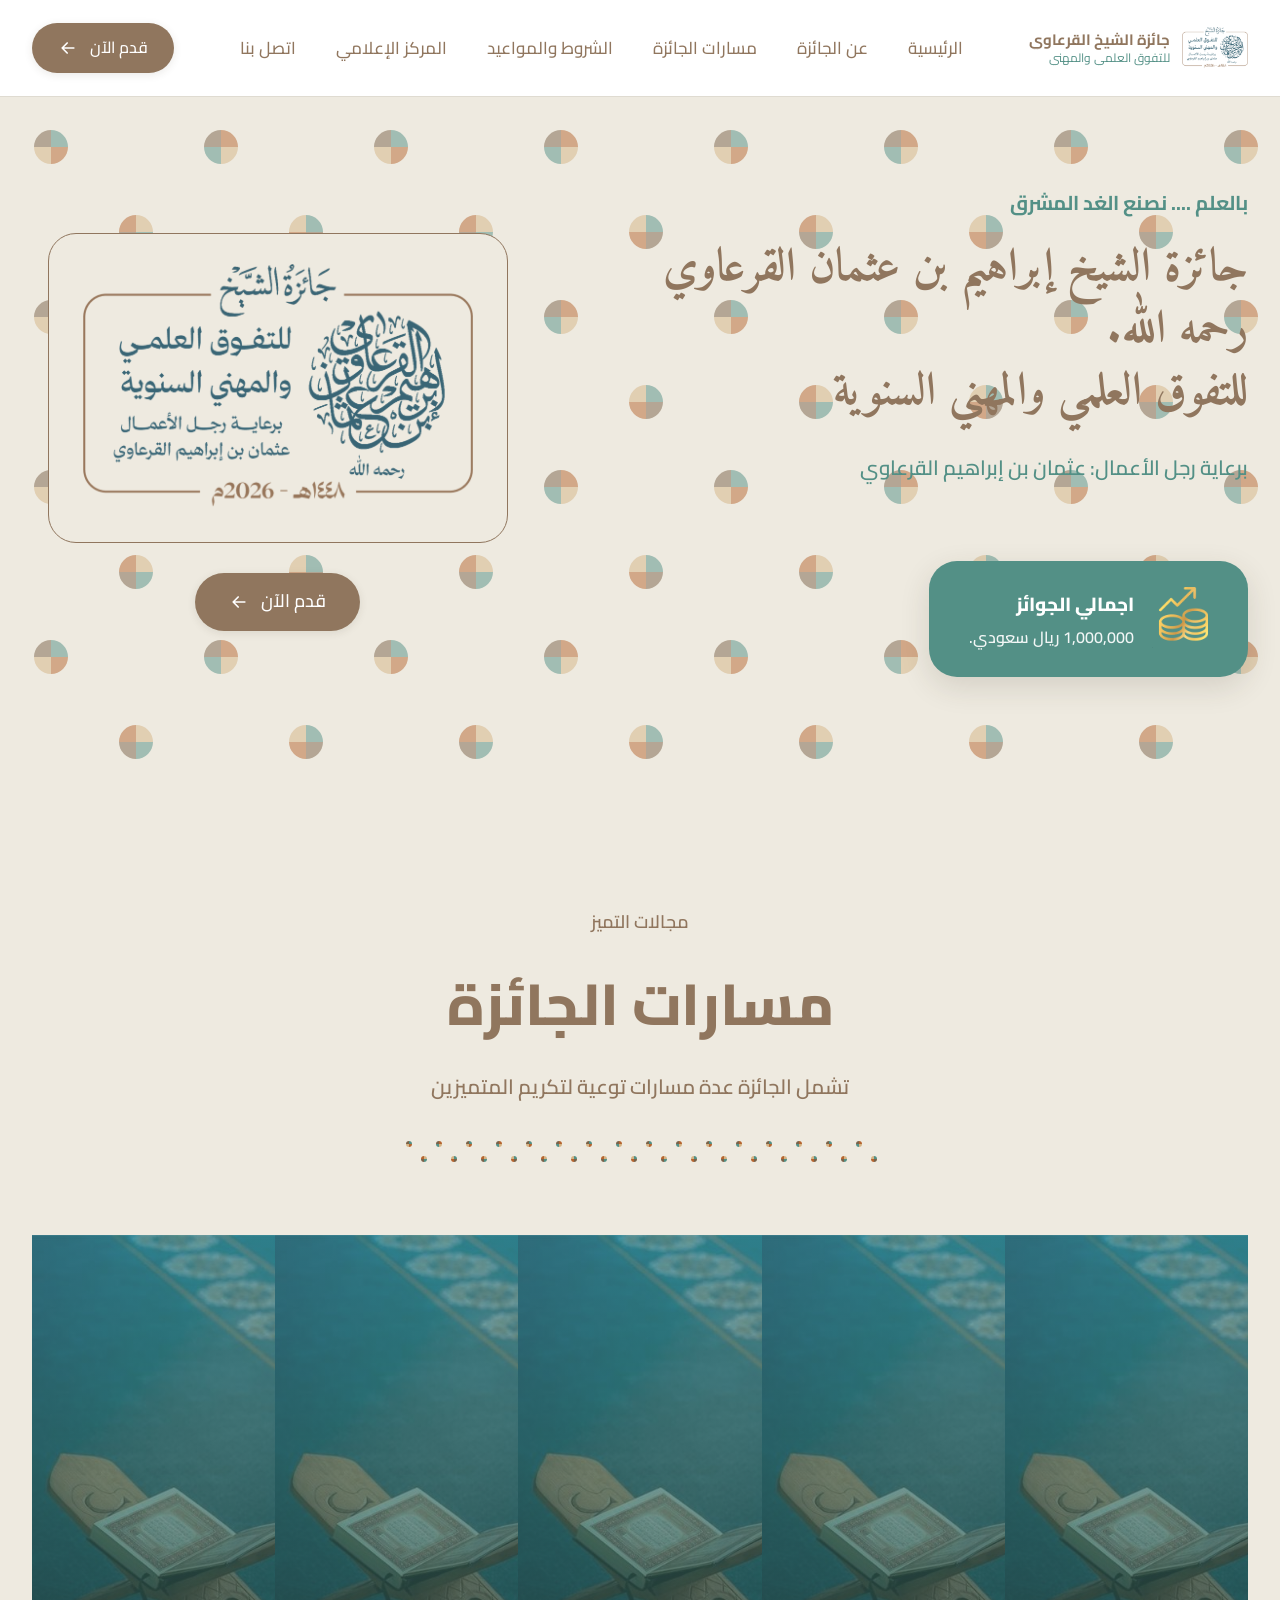
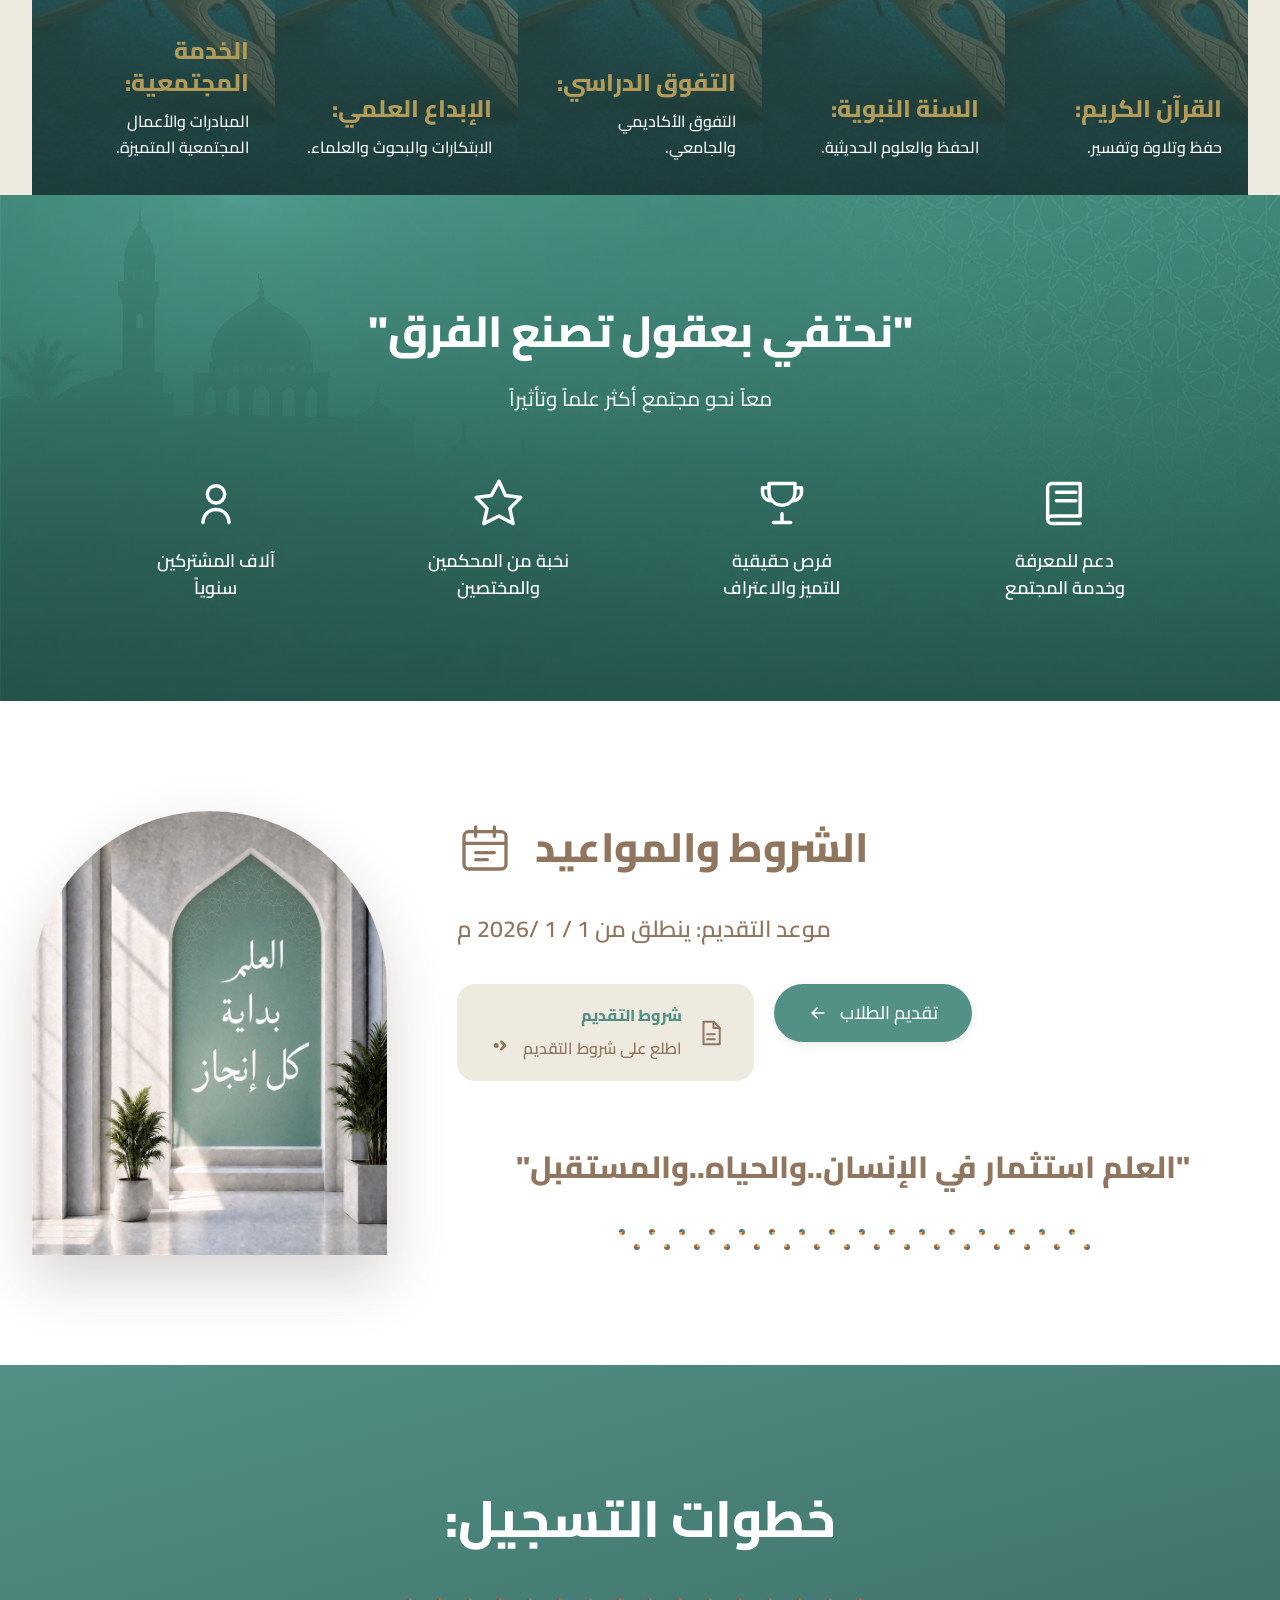
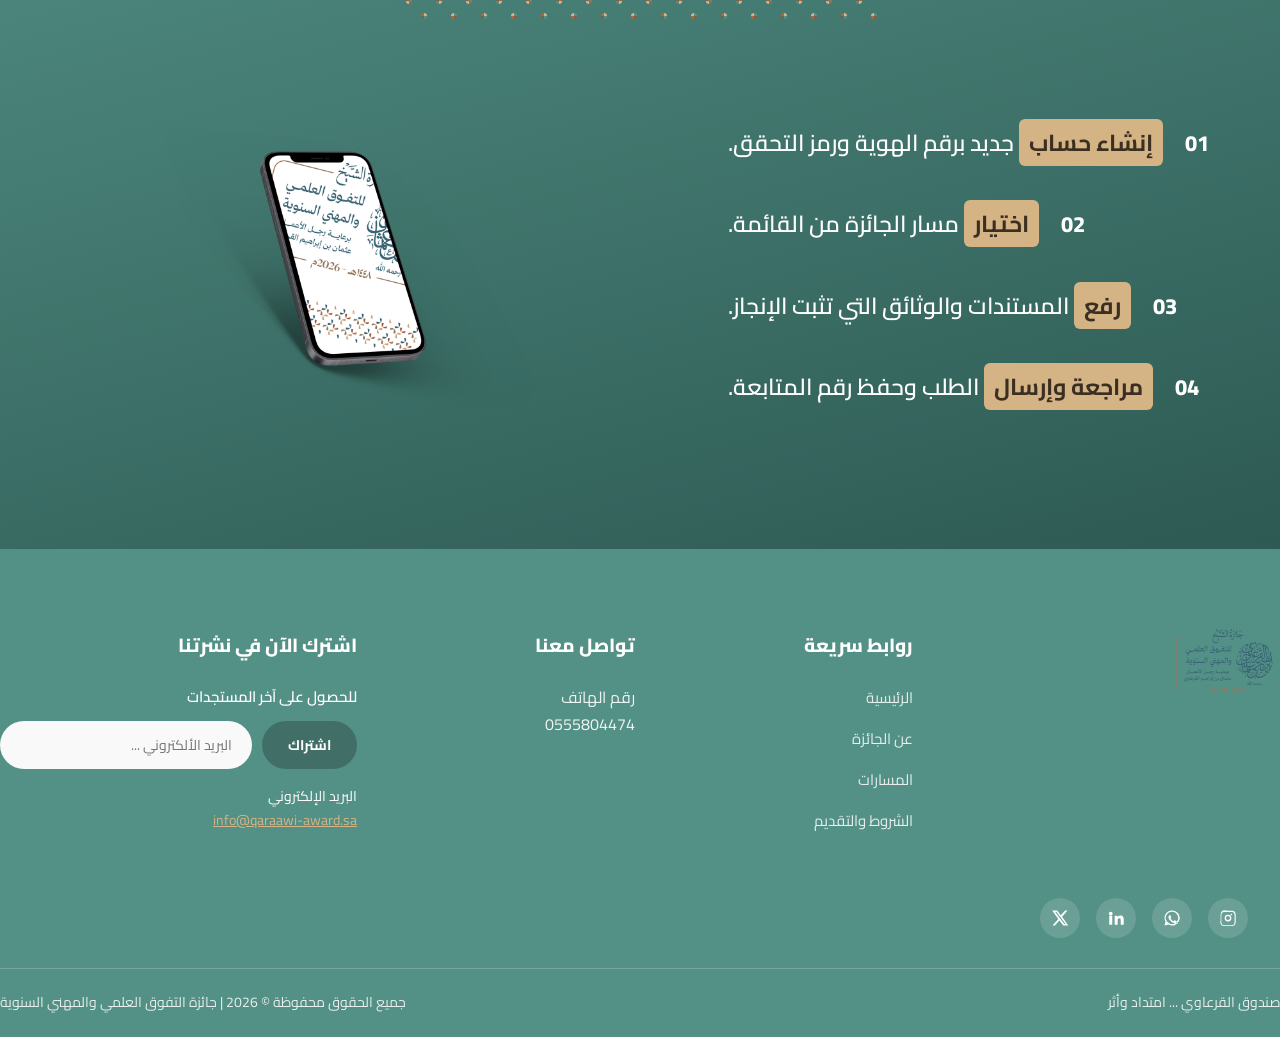
==== commit 72264689: "Fix hero section layout to match Figma exactly The prize card and the small apply button were swappe" ====
--- a/index.html
+++ b/index.html
@@ -53,18 +53,6 @@
         <p class="hero-kicker">بالعلم .... نصنع الغد المشرق</p>
         <h1 class="hero-title">جائزة الشيخ إبراهيم بن عثمان القرعاوي رحمه الله.<br>للتفوق العلمي والمهني السنوية</h1>
         <p class="hero-sponsor">برعاية رجل الأعمال: عثمان بن إبراهيم القرعاوي</p>
-        <div class="hero-actions">
-          <a href="apply.html" class="btn btn--brown">
-            <span class="btn-label">قدم الآن</span>
-            <svg class="btn-arrow" viewBox="0 0 24 24" fill="none" stroke="currentColor" stroke-width="2" stroke-linecap="round" stroke-linejoin="round" aria-hidden="true"><path d="M19 12H5M11 6l-6 6 6 6"/></svg>
-          </a>
-        </div>
-      </div>
-
-      <div class="hero-art" data-reveal>
-        <div class="hero-logo-card">
-          <img src="assets/img/logo.png" alt="شعار جائزة الشيخ إبراهيم بن عثمان القرعاوي">
-        </div>
         <div class="hero-prize-card">
           <img src="assets/img/coin-icon.png" alt="">
           <div>
@@ -72,6 +60,16 @@
             <span>1,000,000 ريال سعودي.</span>
           </div>
         </div>
+      </div>
+
+      <div class="hero-art" data-reveal>
+        <div class="hero-logo-card">
+          <img src="assets/img/logo.png" alt="شعار جائزة الشيخ إبراهيم بن عثمان القرعاوي">
+        </div>
+        <a href="apply.html" class="btn btn--brown">
+          <span class="btn-label">قدم الآن</span>
+          <svg class="btn-arrow" viewBox="0 0 24 24" fill="none" stroke="currentColor" stroke-width="2" stroke-linecap="round" stroke-linejoin="round" aria-hidden="true"><path d="M19 12H5M11 6l-6 6 6 6"/></svg>
+        </a>
       </div>
     </div>
   </section>
--- a/css/style.css
+++ b/css/style.css
@@ -207,11 +207,11 @@
   background: var(--c-teal);
   border-radius: var(--radius-lg);
   padding: 26px 40px;
-  display: flex;
+  display: inline-flex;
   align-items: center;
   gap: 18px;
   box-shadow: var(--shadow-md);
-  align-self: flex-end;
+  margin-top: 36px;
 }
 .hero-prize-card img{ width: 56px; height: auto; flex: none; }
 .hero-prize-card strong{ display: block; font-size: 19px; font-weight: 800; color: #fff; margin-bottom: 4px; }
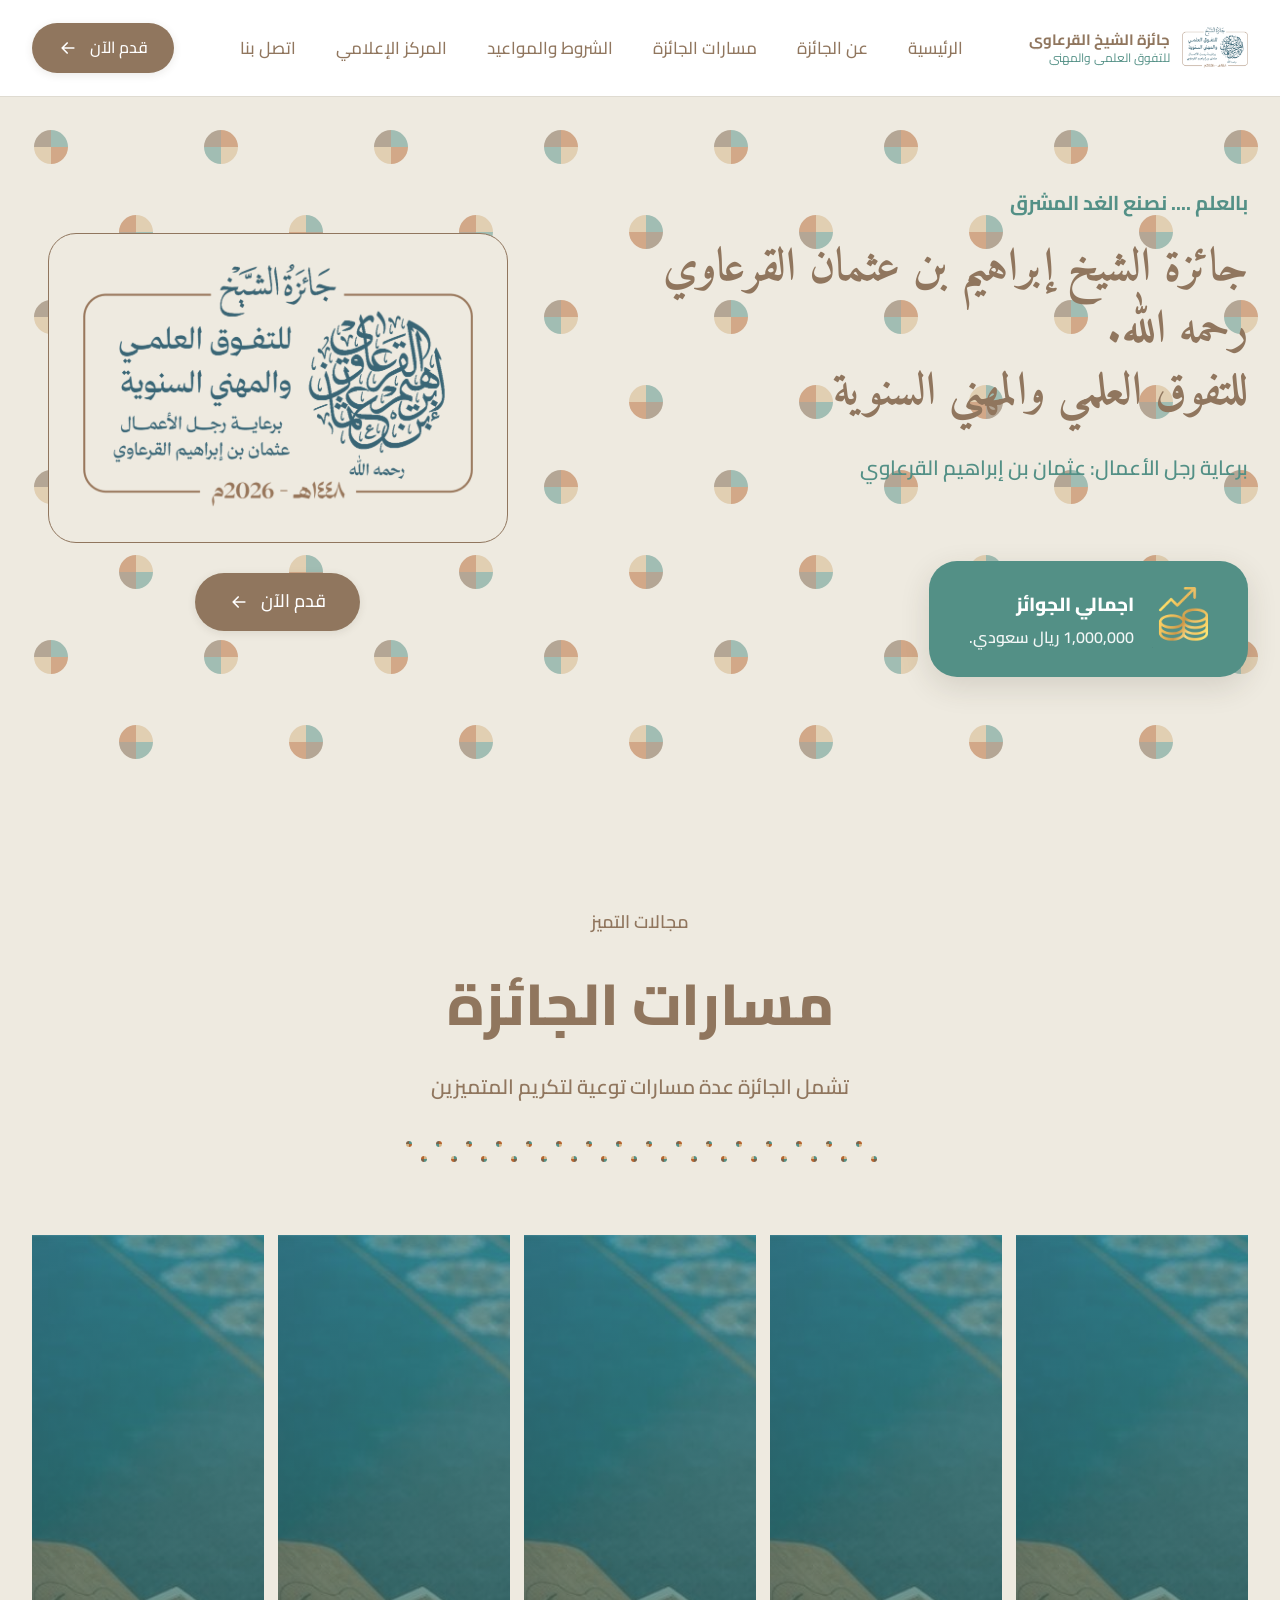
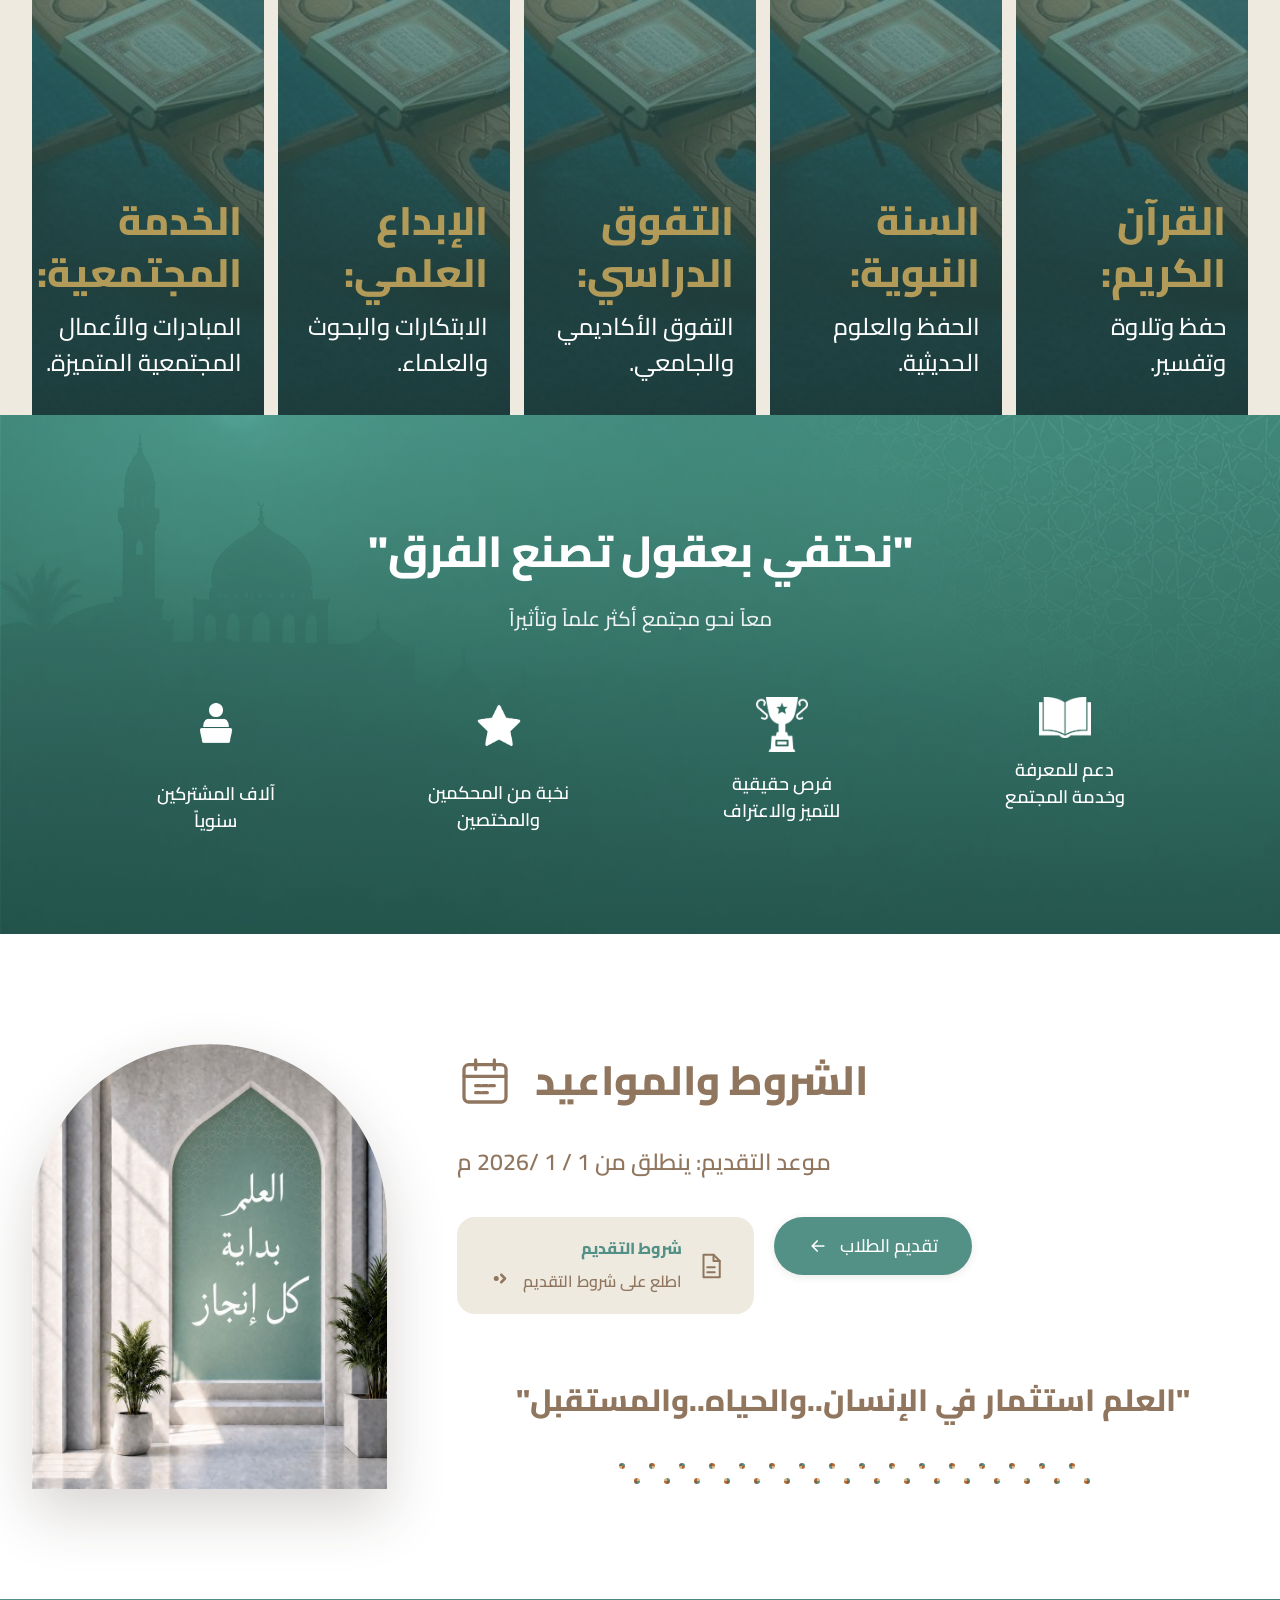
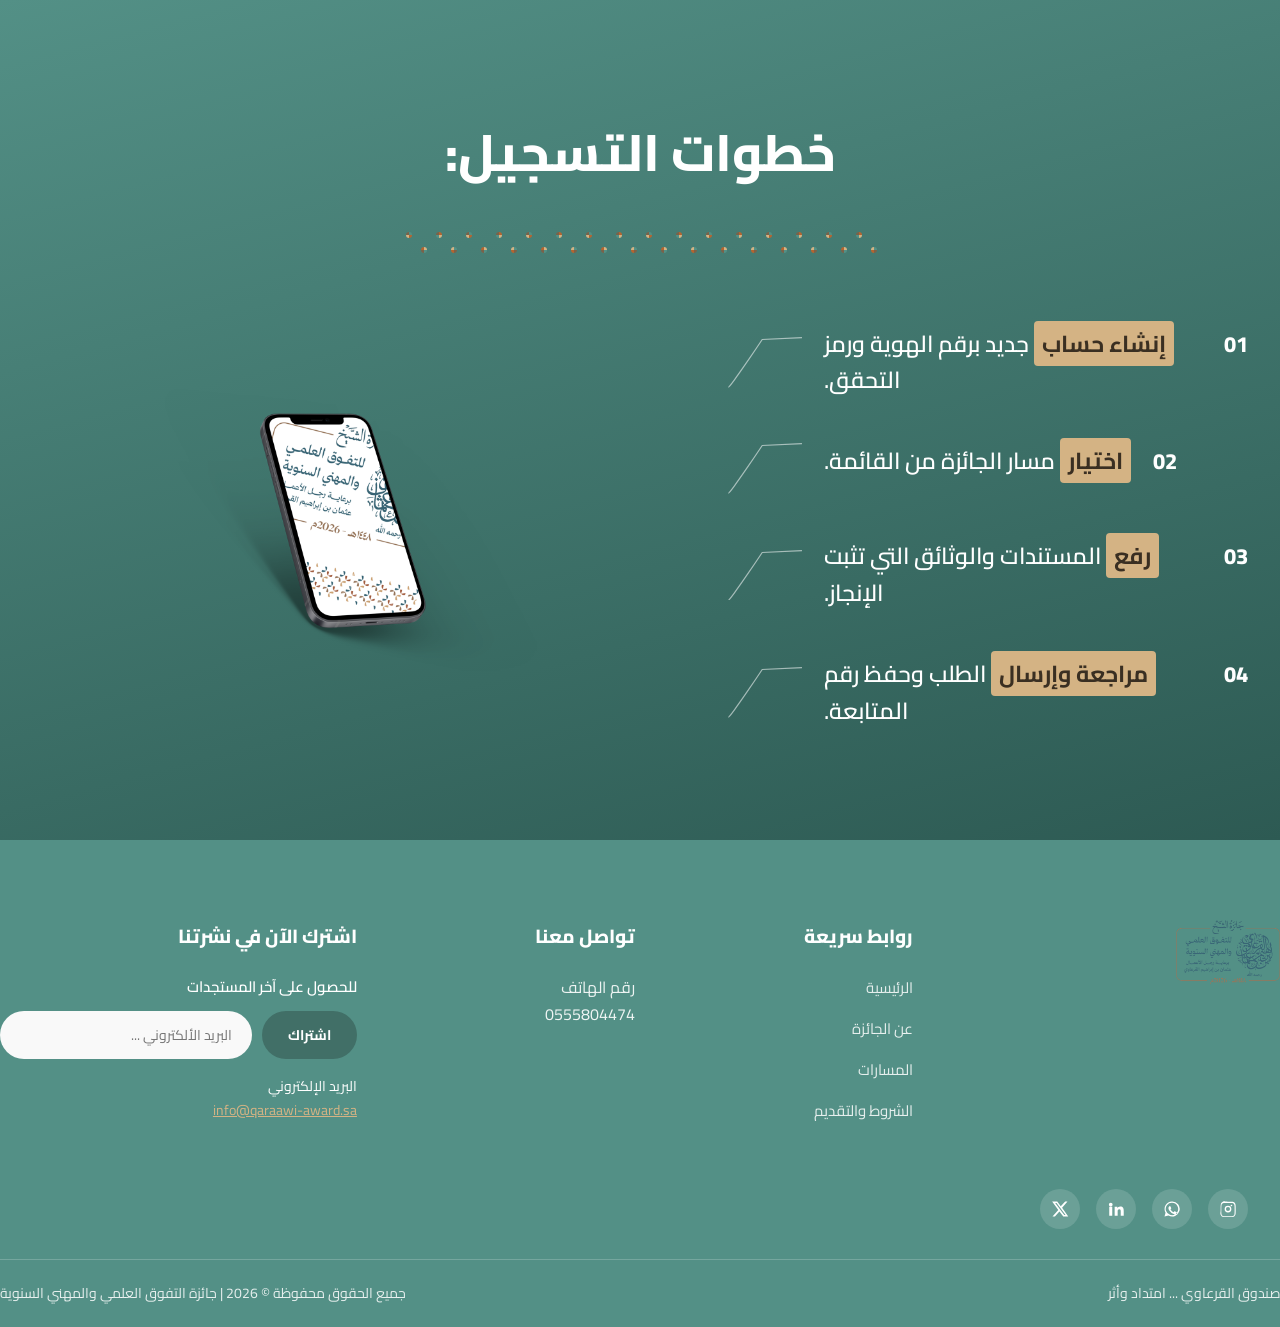
==== commit 1cba7b72: "Fix remaining detail mismatches against Figma - Track cards: enlarged heading/body text to Figma's a" ====
--- a/index.html
+++ b/index.html
@@ -127,19 +127,19 @@
 
       <div class="stats-row">
         <div class="stat-item">
-          <svg viewBox="0 0 24 24" fill="none" stroke="currentColor" stroke-width="1.6" stroke-linecap="round" stroke-linejoin="round"><path d="M4 19.5V5a2 2 0 0 1 2-2h13v15H6a2 2 0 0 0-2 2Zm0 0a2 2 0 0 0 2 2h13"/><path d="M8 7h9M8 11h9"/></svg>
+          <img src="assets/img/icon-book.png" alt="">
           <span>دعم للمعرفة<br>وخدمة المجتمع</span>
         </div>
         <div class="stat-item">
-          <svg viewBox="0 0 24 24" fill="none" stroke="currentColor" stroke-width="1.6" stroke-linecap="round" stroke-linejoin="round"><path d="M8 21h8M12 17v4M6 3h12v4a6 6 0 0 1-12 0V3Z"/><path d="M6 5H3v2a4 4 0 0 0 4 4M18 5h3v2a4 4 0 0 1-4 4"/></svg>
+          <img src="assets/img/icon-trophy.png" alt="">
           <span>فرص حقيقية<br>للتميز والاعتراف</span>
         </div>
         <div class="stat-item">
-          <svg viewBox="0 0 24 24" fill="none" stroke="currentColor" stroke-width="1.6" stroke-linecap="round" stroke-linejoin="round"><path d="m12 2 3 6.5 7 1-5 5 1.5 7-6.5-3.5L5 21.5 6.5 14.5l-5-5 7-1L12 2Z"/></svg>
+          <img src="assets/img/icon-star.png" alt="">
           <span>نخبة من المحكمين<br>والمختصين</span>
         </div>
         <div class="stat-item">
-          <svg viewBox="0 0 24 24" fill="none" stroke="currentColor" stroke-width="1.6" stroke-linecap="round" stroke-linejoin="round"><circle cx="12" cy="8" r="4"/><path d="M6 21c0-3.3 2.7-6 6-6s6 2.7 6 6"/></svg>
+          <img src="assets/img/icon-user.png" alt="">
           <span>آلاف المشتركين<br>سنوياً</span>
         </div>
       </div>
@@ -198,18 +198,22 @@
           <div class="step-item">
             <span class="step-num">01</span>
             <p class="step-text"><mark>إنشاء حساب</mark> جديد برقم الهوية ورمز التحقق.</p>
+            <svg class="step-connector" viewBox="0 0 248 170" fill="none" aria-hidden="true"><path d="M1.34695 167.407C5.89146 171.542 114.72 8.28588 114.72 8.28588L247.906 1.99926" stroke="currentColor" stroke-width="4"/></svg>
           </div>
           <div class="step-item">
             <span class="step-num">02</span>
             <p class="step-text"><mark>اختيار</mark> مسار الجائزة من القائمة.</p>
+            <svg class="step-connector" viewBox="0 0 248 170" fill="none" aria-hidden="true"><path d="M1.34695 167.407C5.89146 171.542 114.72 8.28588 114.72 8.28588L247.906 1.99926" stroke="currentColor" stroke-width="4"/></svg>
           </div>
           <div class="step-item">
             <span class="step-num">03</span>
             <p class="step-text"><mark>رفع</mark> المستندات والوثائق التي تثبت الإنجاز.</p>
+            <svg class="step-connector" viewBox="0 0 248 170" fill="none" aria-hidden="true"><path d="M1.34695 167.407C5.89146 171.542 114.72 8.28588 114.72 8.28588L247.906 1.99926" stroke="currentColor" stroke-width="4"/></svg>
           </div>
           <div class="step-item">
             <span class="step-num">04</span>
             <p class="step-text"><mark>مراجعة وإرسال</mark> الطلب وحفظ رقم المتابعة.</p>
+            <svg class="step-connector" viewBox="0 0 248 170" fill="none" aria-hidden="true"><path d="M1.34695 167.407C5.89146 171.542 114.72 8.28588 114.72 8.28588L247.906 1.99926" stroke="currentColor" stroke-width="4"/></svg>
           </div>
         </div>
         <div class="steps-phone" data-reveal>
--- a/css/style.css
+++ b/css/style.css
@@ -232,14 +232,15 @@
 .tracks-grid{
   display: grid;
   grid-template-columns: repeat(5, minmax(0,1fr));
+  gap: 14px;
   margin-top: 70px;
 }
 .track-card{
   position: relative;
-  min-height: 560px;
+  min-height: 780px;
   display: flex;
   align-items: flex-end;
-  padding: 34px 26px;
+  padding: 34px 22px;
   background-size: cover;
   background-position: center;
   overflow: hidden;
@@ -250,12 +251,14 @@
   background: linear-gradient(180deg, rgba(83,144,134,.55) 0%, rgba(35,64,59,.82) 100%);
 }
 .track-card-inner{ position: relative; z-index: 1; }
-.track-card h3{ font-size: 24px; font-weight: 800; color: var(--c-gold); margin-bottom: 10px; line-height: 1.35; }
-.track-card p{ font-size: 16px; font-weight: 500; color: #fff; line-height: 1.6; }
+.track-card h3{ font-size: clamp(22px, 3.1vw, 40px); font-weight: 800; color: var(--c-gold); margin-bottom: 10px; line-height: 1.3; }
+.track-card p{ font-size: clamp(15px, 1.9vw, 24px); font-weight: 500; color: #fff; line-height: 1.5; }
 
 @media (max-width: 1100px){
   .tracks-grid{ grid-template-columns: repeat(2, minmax(0,1fr)); }
-  .track-card{ min-height: 360px; }
+  .track-card{ min-height: 460px; }
+  .track-card h3{ font-size: clamp(24px, 5vw, 34px); }
+  .track-card p{ font-size: clamp(16px, 3vw, 20px); }
 }
 @media (max-width: 560px){
   .tracks-grid{ grid-template-columns: 1fr; }
@@ -293,7 +296,7 @@
   margin-inline: auto;
 }
 .stat-item{ display: flex; flex-direction: column; align-items: center; gap: 18px; }
-.stat-item svg{ width: 52px; height: 52px; color: #fff; }
+.stat-item img{ width: 52px; height: auto; }
 .stat-item span{ font-size: 18px; font-weight: 600; color: #fff; line-height: 1.5; }
 @media (max-width: 860px){ .stats-row{ grid-template-columns: repeat(2, minmax(0,1fr)); gap: 40px 24px; } }
 
@@ -361,24 +364,29 @@
   align-items: center;
   margin-top: 70px;
 }
-.steps-list{ display: flex; flex-direction: column; gap: 44px; }
+.steps-list{ display: flex; flex-direction: column; gap: 44px; position: relative; z-index: 1; }
 .step-item{ display: flex; align-items: baseline; gap: 22px; justify-content: flex-end; text-align: end; }
 .step-num{ font-size: 22px; font-weight: 800; color: #fff; flex: none; }
 .step-text{ font-size: clamp(18px,1.8vw,26px); font-weight: 600; color: #fff; line-height: 1.6; }
 .step-text mark{
   background: var(--c-tan);
   color: var(--c-ink);
-  padding: 2px 10px;
-  border-radius: 6px;
+  padding: 1px 8px;
+  border-radius: 4px;
   font-weight: 700;
 }
-.steps-phone{ display: flex; justify-content: center; }
+.steps-phone{ display: flex; justify-content: center; position: relative; }
 .steps-phone img{ max-width: 480px; width: 100%; }
+.step-connector{
+  width: 74px; height: auto; flex: none; align-self: center;
+  color: rgba(255,255,255,.55);
+}
 
 @media (max-width: 900px){
   .steps-grid{ grid-template-columns: 1fr; }
   .steps-phone{ order: -1; }
   .step-item{ justify-content: flex-start; text-align: start; }
+  .step-connector{ display: none; }
 }
 
 /* =========================================================
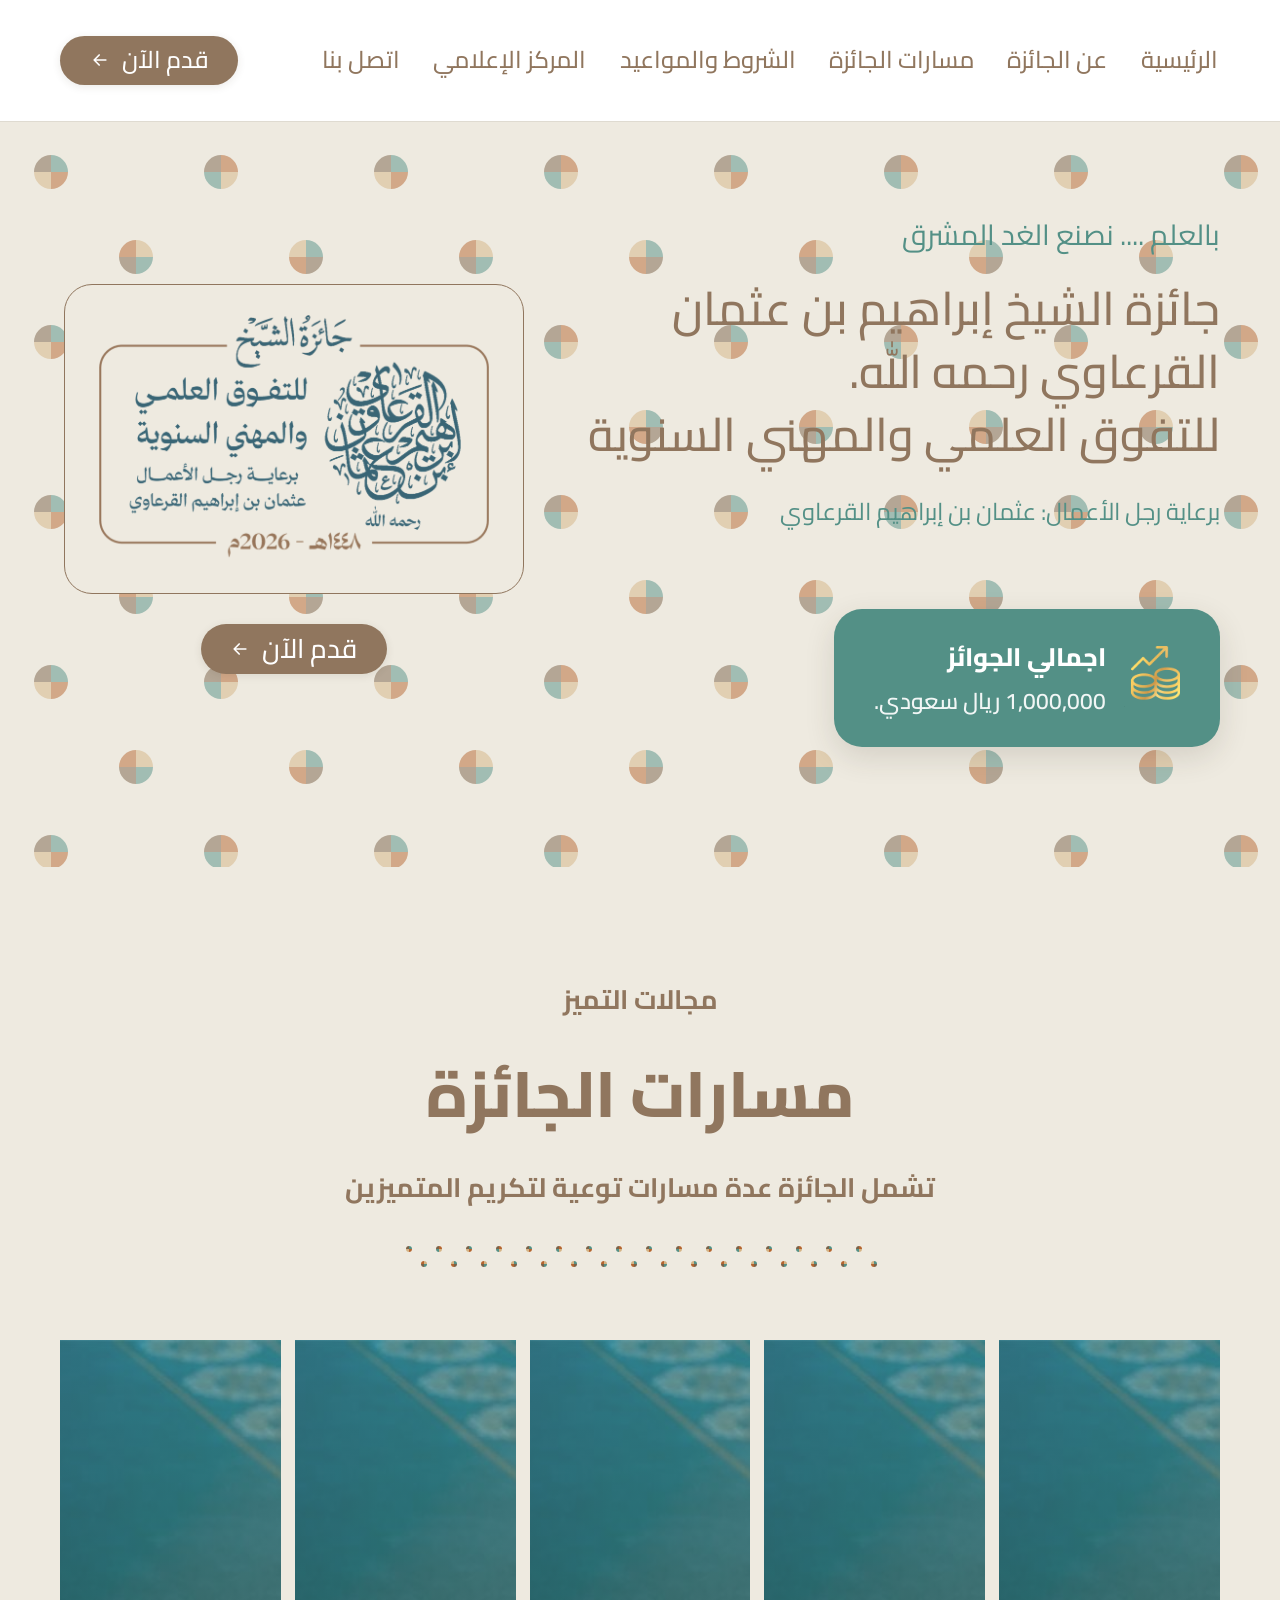
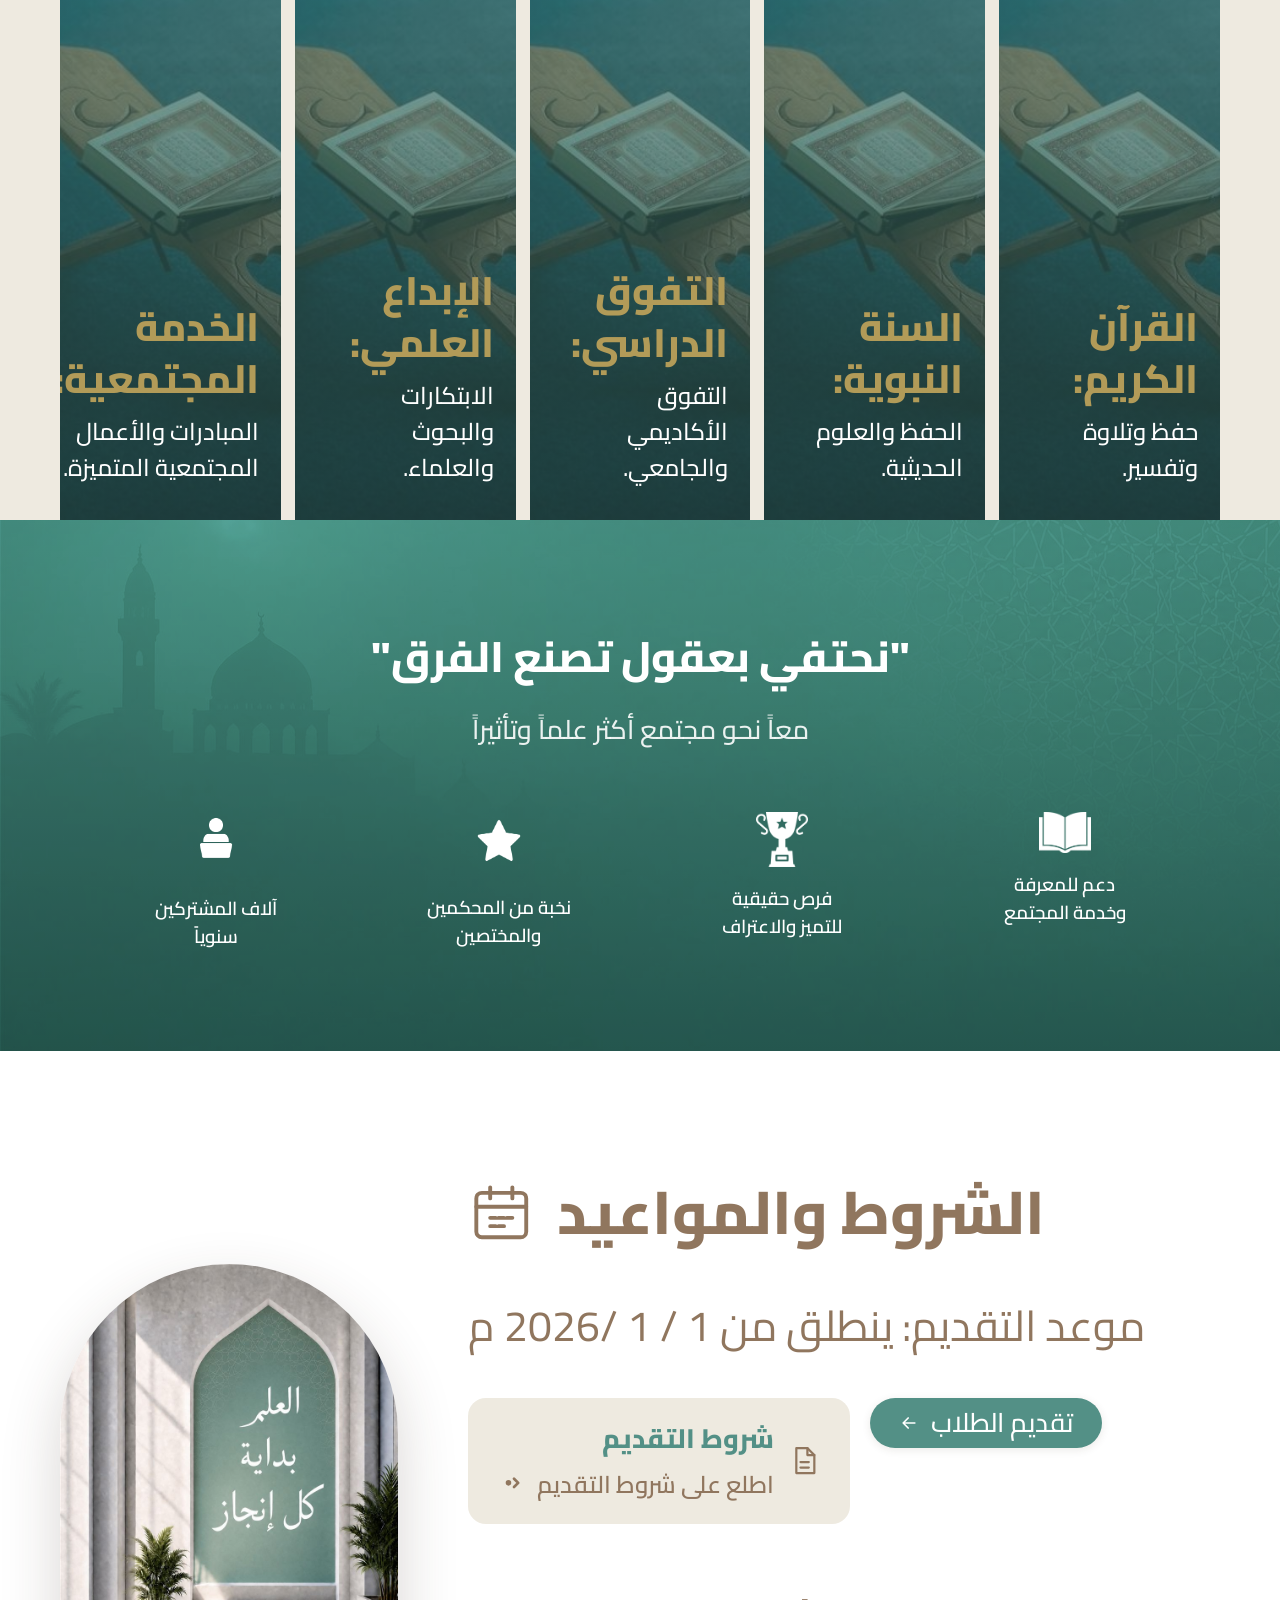
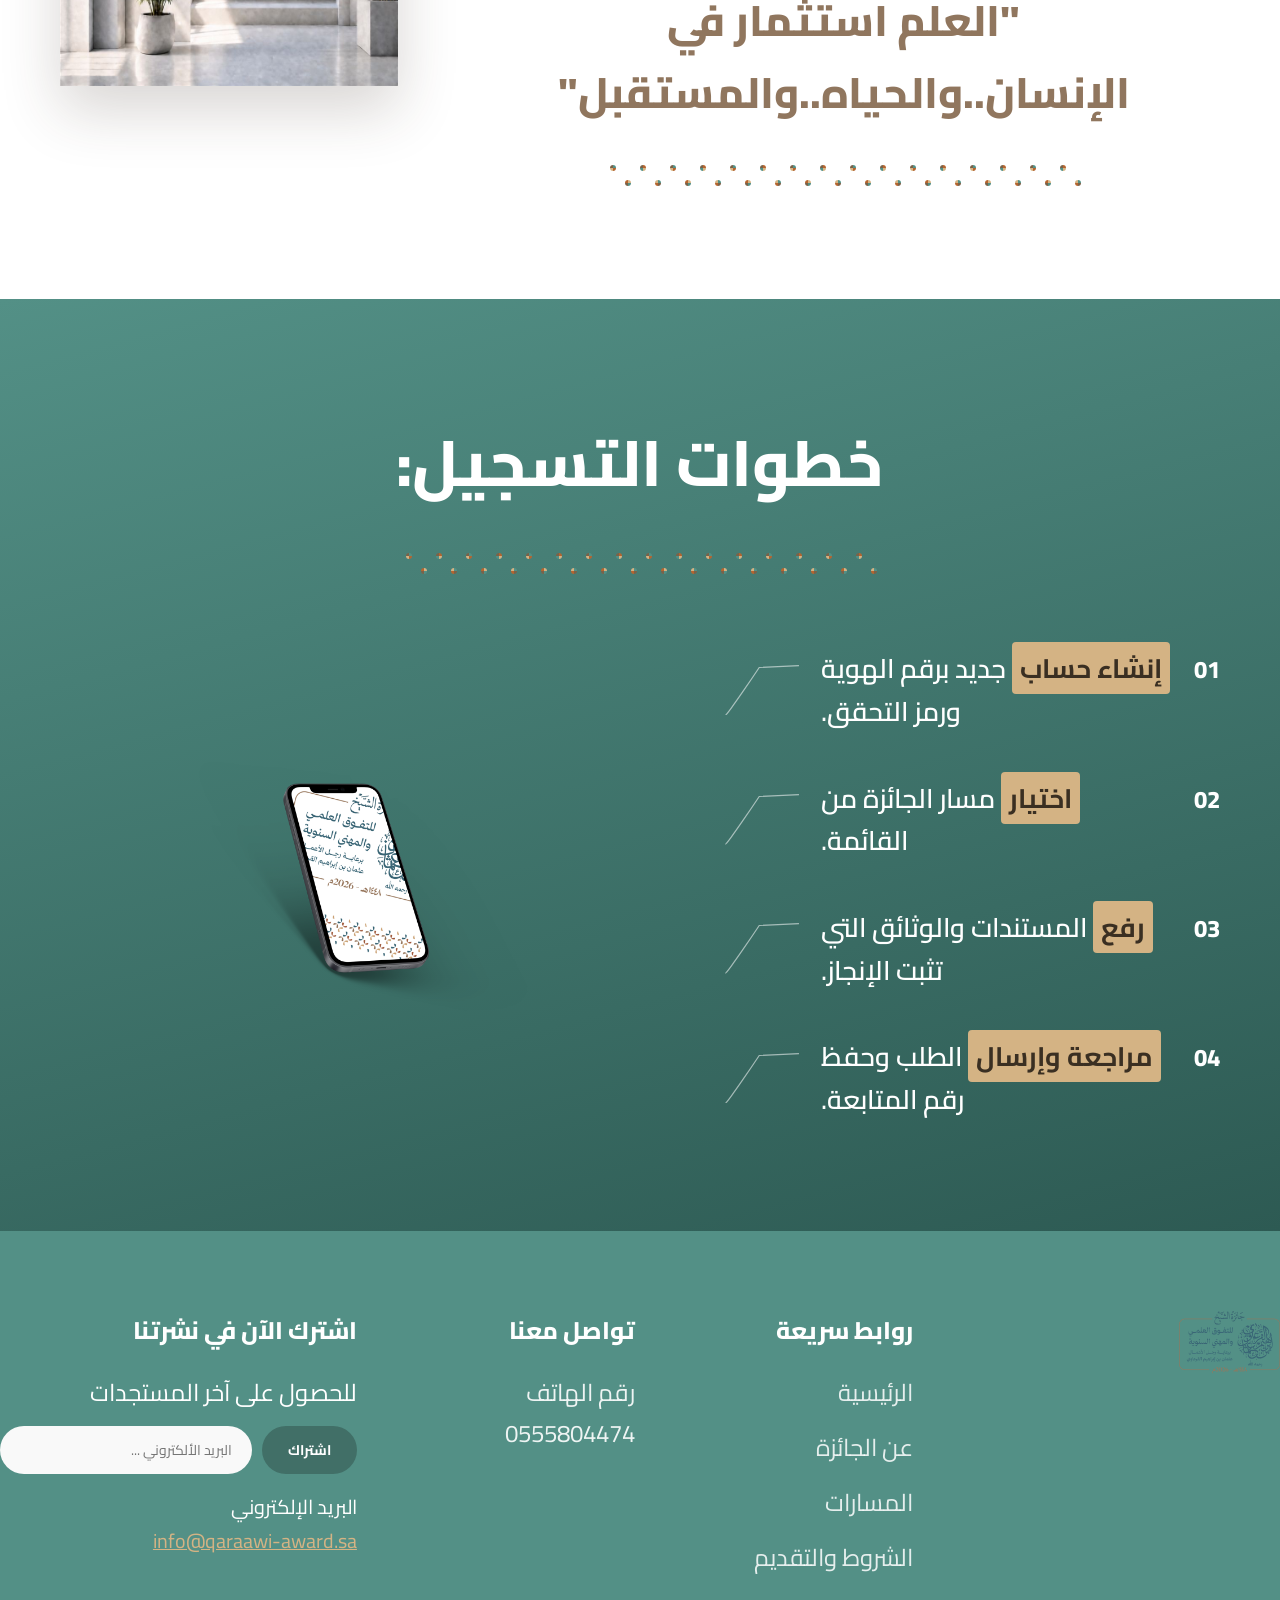
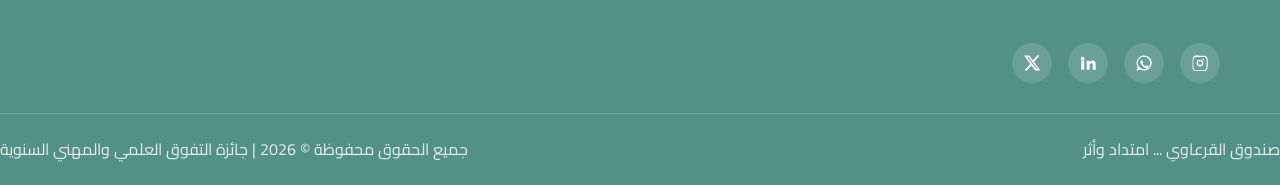
==== commit 6ad82539: "Rescale typography to match Figma's actual 1920px values Compared the live build against a native-sc" ====
--- a/index.html
+++ b/index.html
@@ -15,14 +15,6 @@
 
 <header class="site-header" id="siteHeader">
   <div class="container">
-    <a href="#top" class="brand">
-      <img src="assets/img/logo.png" alt="شعار جائزة الشيخ إبراهيم بن عثمان القرعاوي">
-      <span class="brand-text">
-        <strong>جائزة الشيخ القرعاوي</strong>
-        <span>للتفوق العلمي والمهني</span>
-      </span>
-    </a>
-
     <nav class="nav-links" id="navLinks">
       <a href="#top">الرئيسية</a>
       <a href="#about">عن الجائزة</a>
--- a/css/style.css
+++ b/css/style.css
@@ -25,12 +25,12 @@
   --radius-sm: 10px;
   --radius-md: 18px;
   --radius-lg: 28px;
-  --container: 1760px;
-
-  --btn-h: 58px;
-  --btn-px: 34px;
+  --container: 1920px;
+
+  --btn-h: clamp(50px, 3.8vw, 73px);
+  --btn-px: clamp(24px, 2.3vw, 44px);
   --btn-radius: 999px;
-  --btn-font: 18px;
+  --btn-font: clamp(16px, 2.083vw, 40px);
 }
 
 *, *::before, *::after{ box-sizing: border-box; }
@@ -59,7 +59,7 @@
   width: 100%;
   max-width: var(--container);
   margin-inline: auto;
-  padding-inline: 32px;
+  padding-inline: clamp(20px, 4.7vw, 90px);
   min-width: 0;
 }
 
@@ -82,7 +82,7 @@
 .btn--brown:hover{ background: var(--c-brown-dark); box-shadow: var(--shadow-md); }
 .btn--teal{ background: var(--c-teal); color: #fff; box-shadow: var(--shadow-sm); }
 .btn--teal:hover{ background: var(--c-teal-dark); box-shadow: var(--shadow-md); }
-.btn--sm{ height: 50px; padding-inline: 26px; font-size: 16px; }
+.btn--sm{ height: clamp(46px, 3.8vw, 73px); padding-inline: clamp(20px, 2.3vw, 44px); font-size: clamp(15px, 1.875vw, 36px); }
 .btn-arrow{ width: 20px; height: 20px; flex: none; }
 
 /* ---------- الشريط العلوي ---------- */
@@ -98,16 +98,11 @@
   align-items: center;
   justify-content: space-between;
   gap: 24px;
-  height: 96px;
-}
-.brand{ display: flex; align-items: center; gap: 12px; min-width: 0; flex-shrink: 1; }
-.brand img{ height: 42px; width: auto; flex: none; }
-.brand-text{ display: flex; flex-direction: column; line-height: 1.3; min-width: 0; overflow: hidden; }
-.brand-text strong{ font-size: 15px; font-weight: 700; color: var(--c-brown); white-space: nowrap; overflow: hidden; text-overflow: ellipsis; }
-.brand-text span{ font-size: 12px; color: var(--c-teal); white-space: nowrap; overflow: hidden; text-overflow: ellipsis; }
-
-.nav-links{ display: flex; align-items: center; gap: 36px; }
-.nav-links a{ font-size: 17px; font-weight: 500; color: var(--c-brown); position: relative; padding: 6px 2px; }
+  height: clamp(80px, 9.43vw, 181px);
+}
+
+.nav-links{ display: flex; align-items: center; gap: clamp(16px, 2.3vw, 44px); flex-wrap: wrap; }
+.nav-links a{ font-size: clamp(15px, 1.875vw, 36px); font-weight: 500; color: var(--c-brown); position: relative; padding: 6px 2px; }
 .nav-links a::after{
   content: ""; position: absolute; right: 0; left: 0; bottom: -4px; height: 2px;
   background: var(--c-gold); transform: scaleX(0); transition: transform .2s ease;
@@ -144,14 +139,14 @@
 @media (max-width: 760px){ .section{ padding: 72px 0; } }
 .eyebrow-line{
   display: flex; align-items: center; justify-content: center; gap: 18px;
-  color: var(--c-brown); font-weight: 600; font-size: 18px; margin-bottom: 18px;
+  color: var(--c-brown); font-weight: 700; font-size: clamp(17px, 2.083vw, 40px); margin-bottom: 18px;
 }
 .eyebrow-line .arrow{ width: 60px; height: 1px; background: var(--c-brown); position: relative; }
 .section-title{
-  font-size: clamp(30px, 4.5vw, 64px);
+  font-size: clamp(32px, 5vw, 96px);
   font-weight: 800; color: var(--c-brown); text-align: center; margin-bottom: 16px;
 }
-.section-desc{ font-size: clamp(16px,1.6vw,22px); font-weight: 600; color: var(--c-brown); text-align: center; }
+.section-desc{ font-size: clamp(17px, 2.083vw, 40px); font-weight: 700; color: var(--c-brown); text-align: center; }
 
 /* شريط الباترن الزخرفي */
 .pattern-strip{ height: 30px; background-repeat: repeat-x; background-size: auto 100%; margin: 30px auto 0; max-width: 480px; }
@@ -181,16 +176,16 @@
   align-items: center;
 }
 .hero-copy{ min-width: 0; }
-.hero-kicker{ font-size: 20px; font-weight: 700; color: var(--c-teal); margin-bottom: 18px; }
+.hero-kicker{ font-size: clamp(18px, 2.24vw, 43px); font-weight: 400; color: var(--c-teal); margin-bottom: 18px; }
 .hero-title{
   font-family: var(--font-serif);
-  font-size: clamp(30px, 3.6vw, 54px);
-  font-weight: 700;
+  font-size: clamp(28px, 3.645vw, 70px);
+  font-weight: 500;
   color: var(--c-brown);
   line-height: 1.35;
   margin-bottom: 26px;
 }
-.hero-sponsor{ font-size: clamp(16px,1.6vw,22px); font-weight: 600; color: var(--c-teal); margin-bottom: 40px; }
+.hero-sponsor{ font-size: clamp(16px, 1.875vw, 36px); font-weight: 400; color: var(--c-teal); margin-bottom: 40px; }
 .hero-actions{ display: flex; flex-wrap: wrap; align-items: center; gap: 28px; }
 
 .hero-art{ position: relative; min-width: 0; display: flex; flex-direction: column; align-items: center; gap: 30px; }
@@ -213,9 +208,9 @@
   box-shadow: var(--shadow-md);
   margin-top: 36px;
 }
-.hero-prize-card img{ width: 56px; height: auto; flex: none; }
-.hero-prize-card strong{ display: block; font-size: 19px; font-weight: 800; color: #fff; margin-bottom: 4px; }
-.hero-prize-card span{ font-size: 16px; font-weight: 600; color: rgba(255,255,255,.92); }
+.hero-prize-card img{ width: clamp(44px, 4.4vw, 84px); height: auto; flex: none; }
+.hero-prize-card strong{ display: block; font-size: clamp(17px, 1.98vw, 38px); font-weight: 800; color: #fff; margin-bottom: 4px; }
+.hero-prize-card span{ font-size: clamp(15px, 1.77vw, 34px); font-weight: 600; color: rgba(255,255,255,.92); }
 
 @media (max-width: 980px){
   .hero-grid{ grid-template-columns: 1fr; }
@@ -284,10 +279,10 @@
 }
 .statement-inner{ position: relative; z-index: 1; text-align: center; }
 .statement-quote{
-  font-size: clamp(28px, 3.4vw, 46px);
+  font-size: clamp(26px, 3.33vw, 64px);
   font-weight: 800; color: #fff; margin-bottom: 14px;
 }
-.statement-sub{ font-size: clamp(16px,1.6vw,22px); font-weight: 500; color: rgba(255,255,255,.9); margin-bottom: 60px; }
+.statement-sub{ font-size: clamp(18px, 2.083vw, 40px); font-weight: 500; color: rgba(255,255,255,.9); margin-bottom: 60px; }
 .stats-row{
   display: grid;
   grid-template-columns: repeat(4, minmax(0,1fr));
@@ -297,7 +292,7 @@
 }
 .stat-item{ display: flex; flex-direction: column; align-items: center; gap: 18px; }
 .stat-item img{ width: 52px; height: auto; }
-.stat-item span{ font-size: 18px; font-weight: 600; color: #fff; line-height: 1.5; }
+.stat-item span{ font-size: clamp(16px, 1.46vw, 28px); font-weight: 600; color: #fff; line-height: 1.5; }
 @media (max-width: 860px){ .stats-row{ grid-template-columns: repeat(2, minmax(0,1fr)); gap: 40px 24px; } }
 
 /* =========================================================
@@ -319,9 +314,9 @@
 .conditions-photo img{ width: 100%; display: block; }
 
 .conditions-heading{ display: flex; align-items: center; justify-content: flex-end; gap: 22px; margin-bottom: 26px; }
-.conditions-heading svg{ width: 56px; height: 56px; color: var(--c-brown); flex: none; }
-.conditions-heading h2{ font-size: clamp(28px,3.2vw,46px); font-weight: 800; color: var(--c-brown); }
-.conditions-date{ font-size: clamp(18px,1.8vw,28px); font-weight: 600; color: var(--c-brown); text-align: end; margin-bottom: 36px; }
+.conditions-heading svg{ width: clamp(40px, 5.2vw, 100px); height: clamp(40px, 5.2vw, 100px); color: var(--c-brown); flex: none; }
+.conditions-heading h2{ font-size: clamp(30px, 4.69vw, 90px); font-weight: 800; color: var(--c-brown); }
+.conditions-date{ font-size: clamp(24px, 3.33vw, 64px); font-weight: 400; color: var(--c-brown); text-align: end; margin-bottom: 36px; }
 
 .conditions-actions{ display: flex; flex-wrap: wrap; gap: 20px; justify-content: flex-end; margin-bottom: 60px; }
 .conditions-terms-card{
@@ -332,12 +327,13 @@
   align-items: center;
   gap: 14px;
 }
-.conditions-terms-card svg{ width: 30px; height: 30px; color: var(--c-brown); flex: none; }
-.conditions-terms-card a{ font-size: 16px; font-weight: 600; color: var(--c-brown); display: flex; align-items: center; gap: 8px; }
+.conditions-terms-card svg{ width: clamp(24px, 2.6vw, 50px); height: clamp(24px, 2.6vw, 50px); color: var(--c-brown); flex: none; }
+.conditions-terms-card a{ font-size: clamp(15px, 1.875vw, 36px); font-weight: 600; color: var(--c-brown); display: flex; align-items: center; gap: 8px; }
+.conditions-terms-card strong{ font-size: clamp(17px, 2.083vw, 40px) !important; }
 
 .conditions-quote{ text-align: center; }
 .conditions-quote p{
-  font-size: clamp(22px,2.4vw,34px); font-weight: 800; color: var(--c-brown); margin-bottom: 8px;
+  font-size: clamp(24px, 3.33vw, 64px); font-weight: 800; color: var(--c-brown); margin-bottom: 8px;
 }
 
 @media (max-width: 900px){
@@ -356,7 +352,7 @@
   position: relative;
   overflow: hidden;
 }
-.steps-title{ font-size: clamp(30px,4vw,52px); font-weight: 800; color: #fff; text-align: center; }
+.steps-title{ font-size: clamp(32px, 5vw, 96px); font-weight: 800; color: #fff; text-align: center; }
 .steps-grid{
   display: grid;
   grid-template-columns: minmax(0,.9fr) minmax(0,1.1fr);
@@ -366,8 +362,8 @@
 }
 .steps-list{ display: flex; flex-direction: column; gap: 44px; position: relative; z-index: 1; }
 .step-item{ display: flex; align-items: baseline; gap: 22px; justify-content: flex-end; text-align: end; }
-.step-num{ font-size: 22px; font-weight: 800; color: #fff; flex: none; }
-.step-text{ font-size: clamp(18px,1.8vw,26px); font-weight: 600; color: #fff; line-height: 1.6; }
+.step-num{ font-size: clamp(18px, 1.875vw, 36px); font-weight: 800; color: #fff; flex: none; }
+.step-text{ font-size: clamp(18px, 2.083vw, 40px); font-weight: 600; color: #fff; line-height: 1.6; }
 .step-text mark{
   background: var(--c-tan);
   color: var(--c-ink);
@@ -376,7 +372,7 @@
   font-weight: 700;
 }
 .steps-phone{ display: flex; justify-content: center; position: relative; }
-.steps-phone img{ max-width: 480px; width: 100%; }
+.steps-phone img{ max-width: clamp(300px, 33vw, 640px); width: 100%; }
 .step-connector{
   width: 74px; height: auto; flex: none; align-self: center;
   color: rgba(255,255,255,.55);
@@ -399,15 +395,15 @@
   grid-template-columns: 1.1fr .8fr .8fr 1.2fr;
   gap: 40px;
 }
-.footer-brand img{ height: 66px; margin-bottom: 14px; }
-.footer-brand p{ font-size: 14px; color: rgba(255,255,255,.85); max-width: 280px; }
-.footer-col h4{ font-size: 19px; font-weight: 800; margin-bottom: 22px; }
+.footer-brand img{ height: clamp(48px, 5vw, 90px); margin-bottom: 14px; }
+.footer-brand p{ font-size: clamp(14px, 1.46vw, 28px); color: rgba(255,255,255,.85); max-width: 320px; }
+.footer-col h4{ font-size: clamp(18px, 1.875vw, 36px); font-weight: 800; margin-bottom: 22px; }
 .footer-col ul li{ margin-bottom: 14px; }
-.footer-col ul a{ font-size: 15px; color: rgba(255,255,255,.85); }
+.footer-col ul a{ font-size: clamp(15px, 1.875vw, 36px); color: rgba(255,255,255,.85); }
 .footer-col ul a:hover{ color: #fff; }
-.footer-phone{ font-size: 16px; color: rgba(255,255,255,.9); }
-
-.newsletter-box .field-label{ font-size: 15px; font-weight: 600; margin-bottom: 12px; }
+.footer-phone{ font-size: clamp(15px, 1.875vw, 36px); color: rgba(255,255,255,.9); }
+
+.newsletter-box .field-label{ font-size: clamp(14px, 1.875vw, 36px); font-weight: 400; margin-bottom: 12px; }
 .newsletter-form{ display: flex; gap: 10px; margin-bottom: 16px; }
 .newsletter-form input{
   flex: 1; height: 48px; border: none; border-radius: 999px; padding-inline: 20px;
@@ -418,7 +414,7 @@
   height: 48px; border-radius: 999px;
   background: var(--c-teal-dark); color: #fff; font-weight: 700; font-size: 14px; padding-inline: 26px; flex: none;
 }
-.newsletter-email{ font-size: 14px; }
+.newsletter-email{ font-size: clamp(14px, 1.56vw, 30px); }
 .newsletter-email a{ color: var(--c-tan); text-decoration: underline; }
 .newsletter-msg{ font-size: 13px; margin-top: 10px; color: var(--c-tan); display: none; }
 .newsletter-msg.is-visible{ display: block; }
@@ -434,7 +430,7 @@
   border-top: 1px solid rgba(255,255,255,.2);
   padding: 22px 0;
   display: flex; justify-content: space-between; flex-wrap: wrap; gap: 10px;
-  font-size: 14px; color: rgba(255,255,255,.85);
+  font-size: clamp(13px, 1.25vw, 24px); color: rgba(255,255,255,.85);
 }
 
 @media (max-width: 980px){
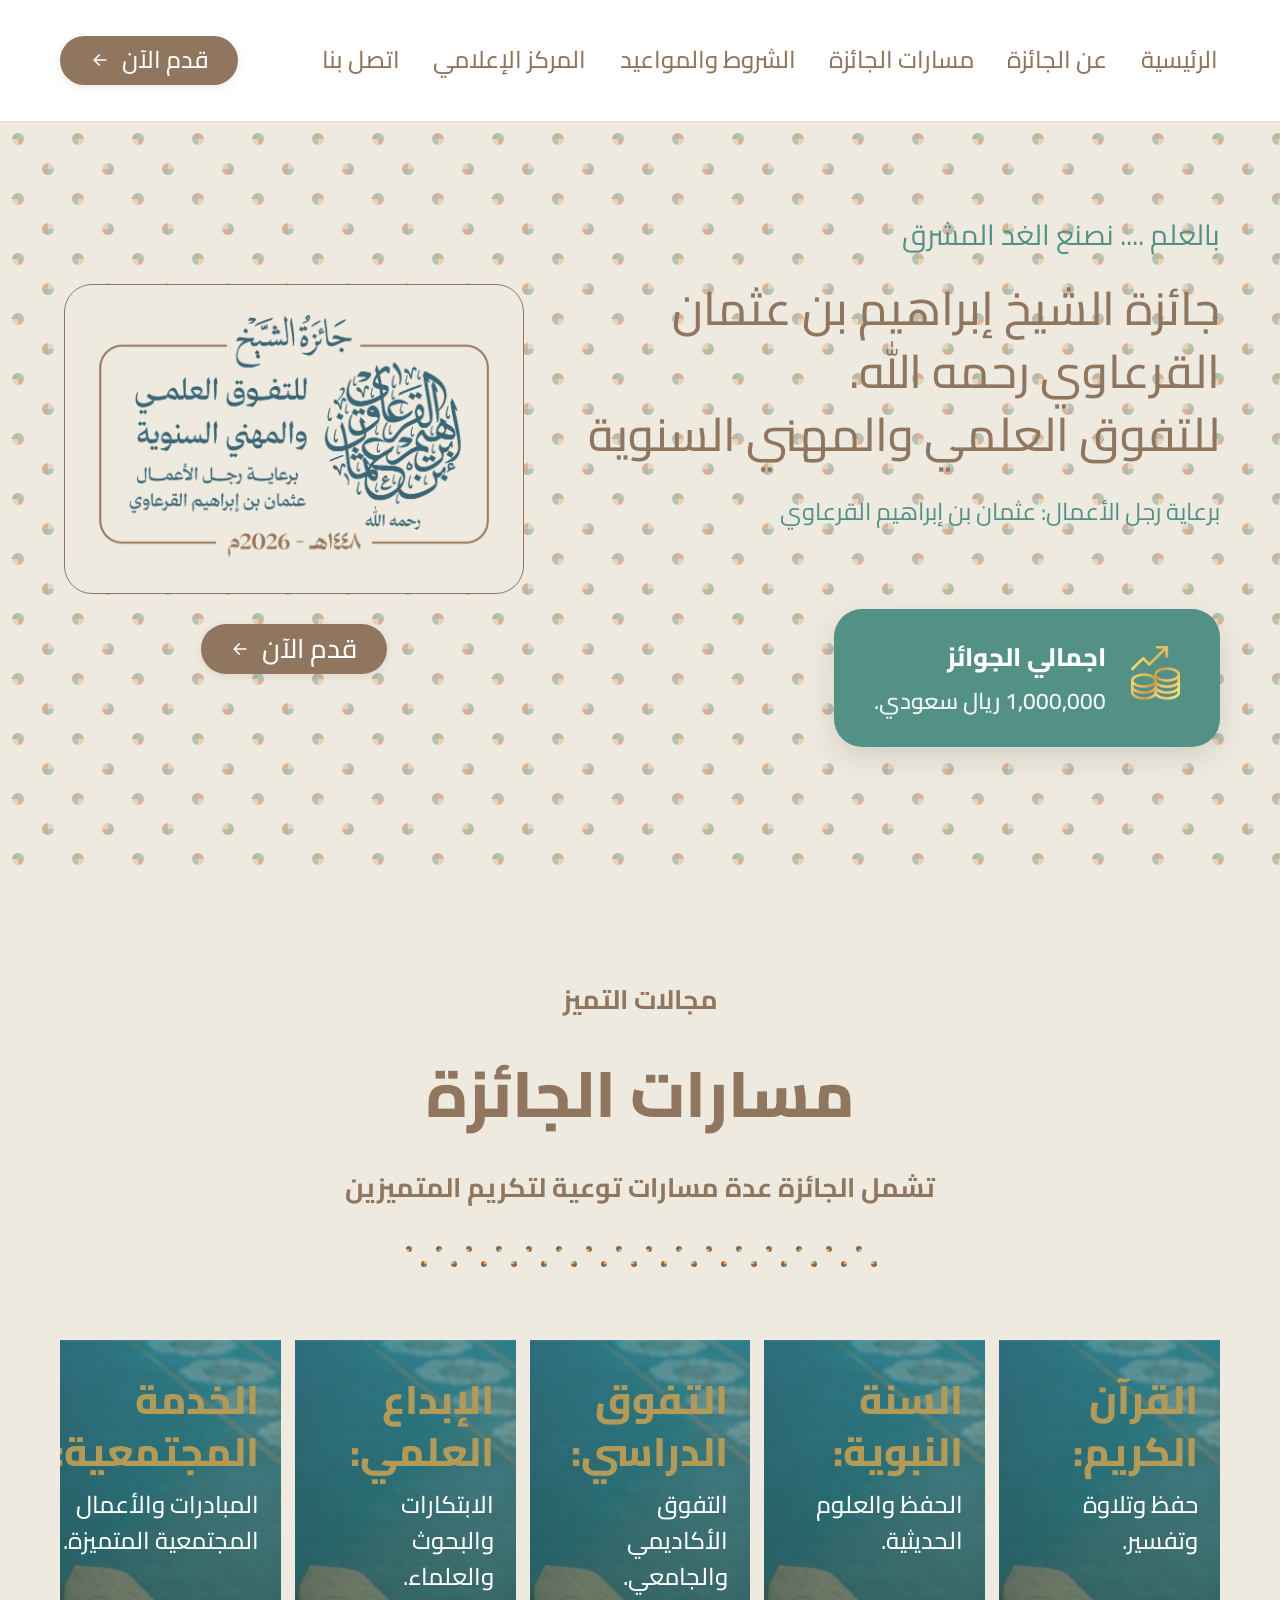
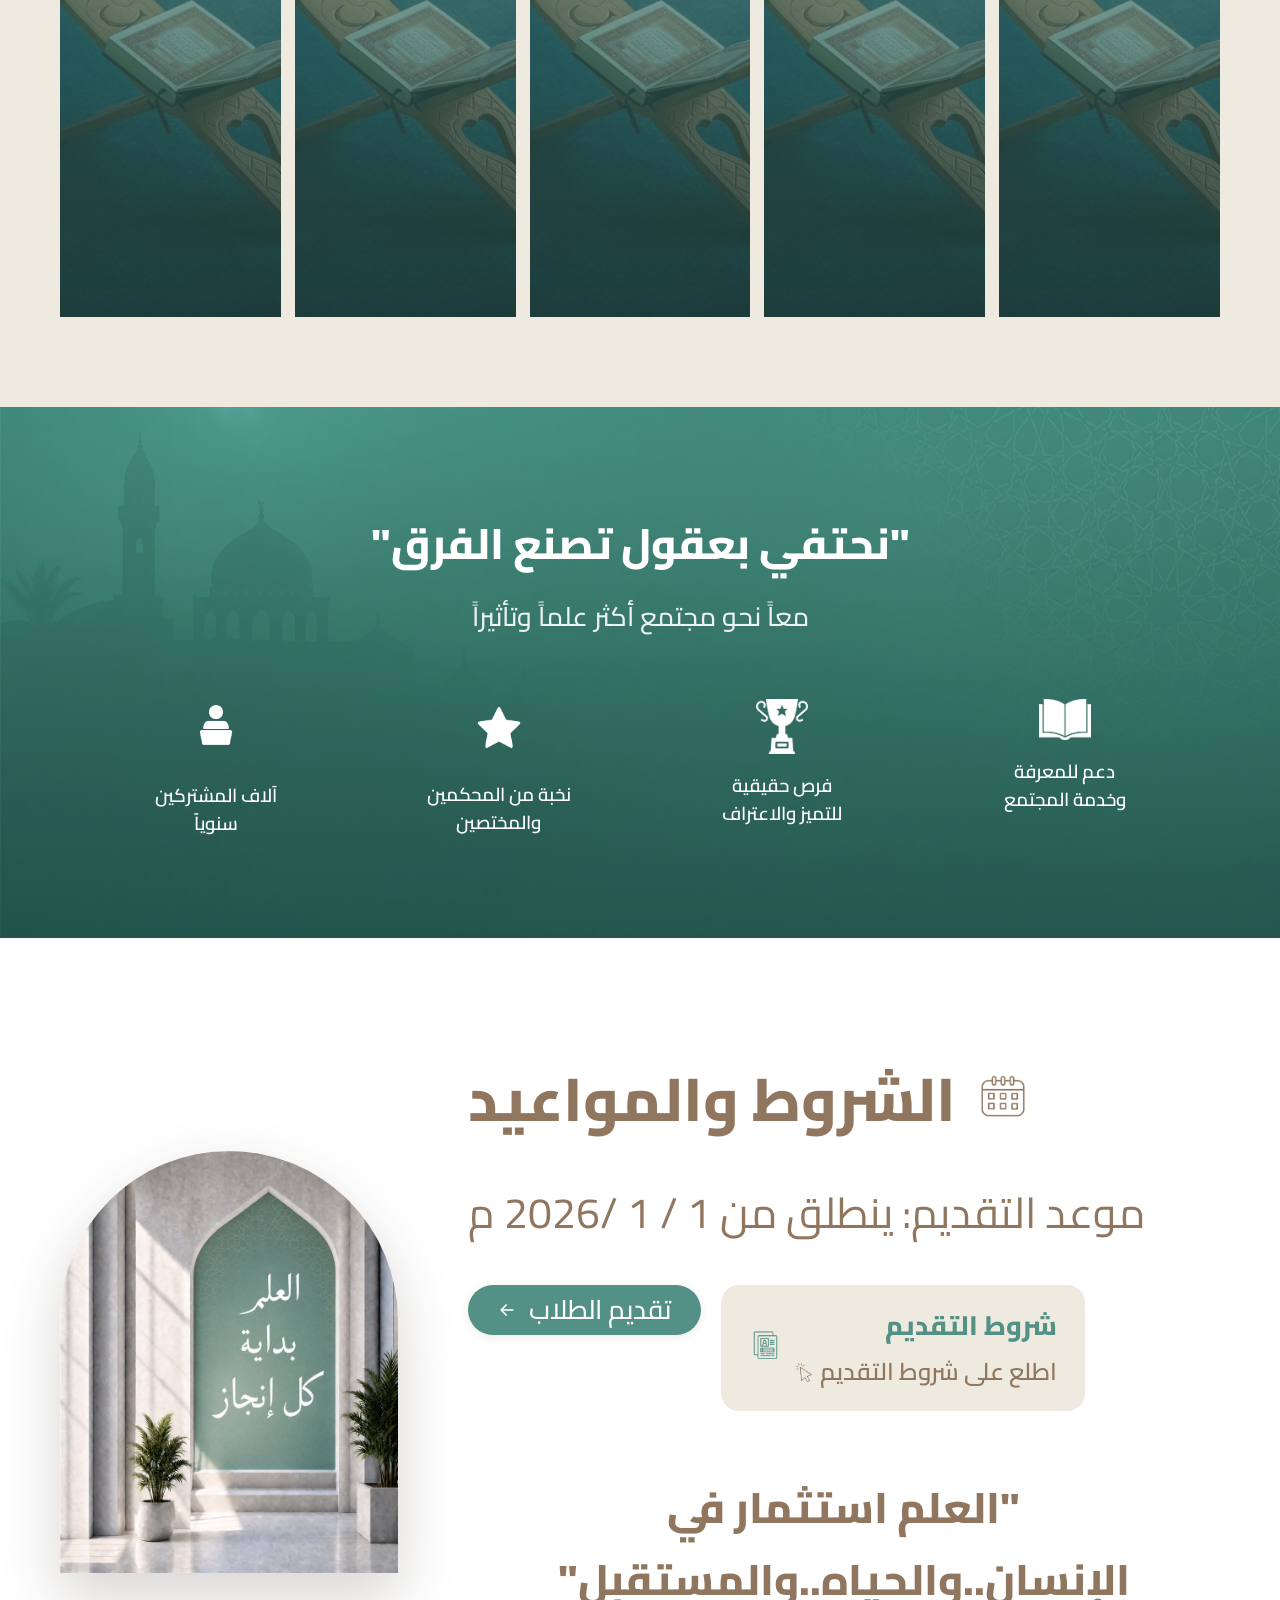
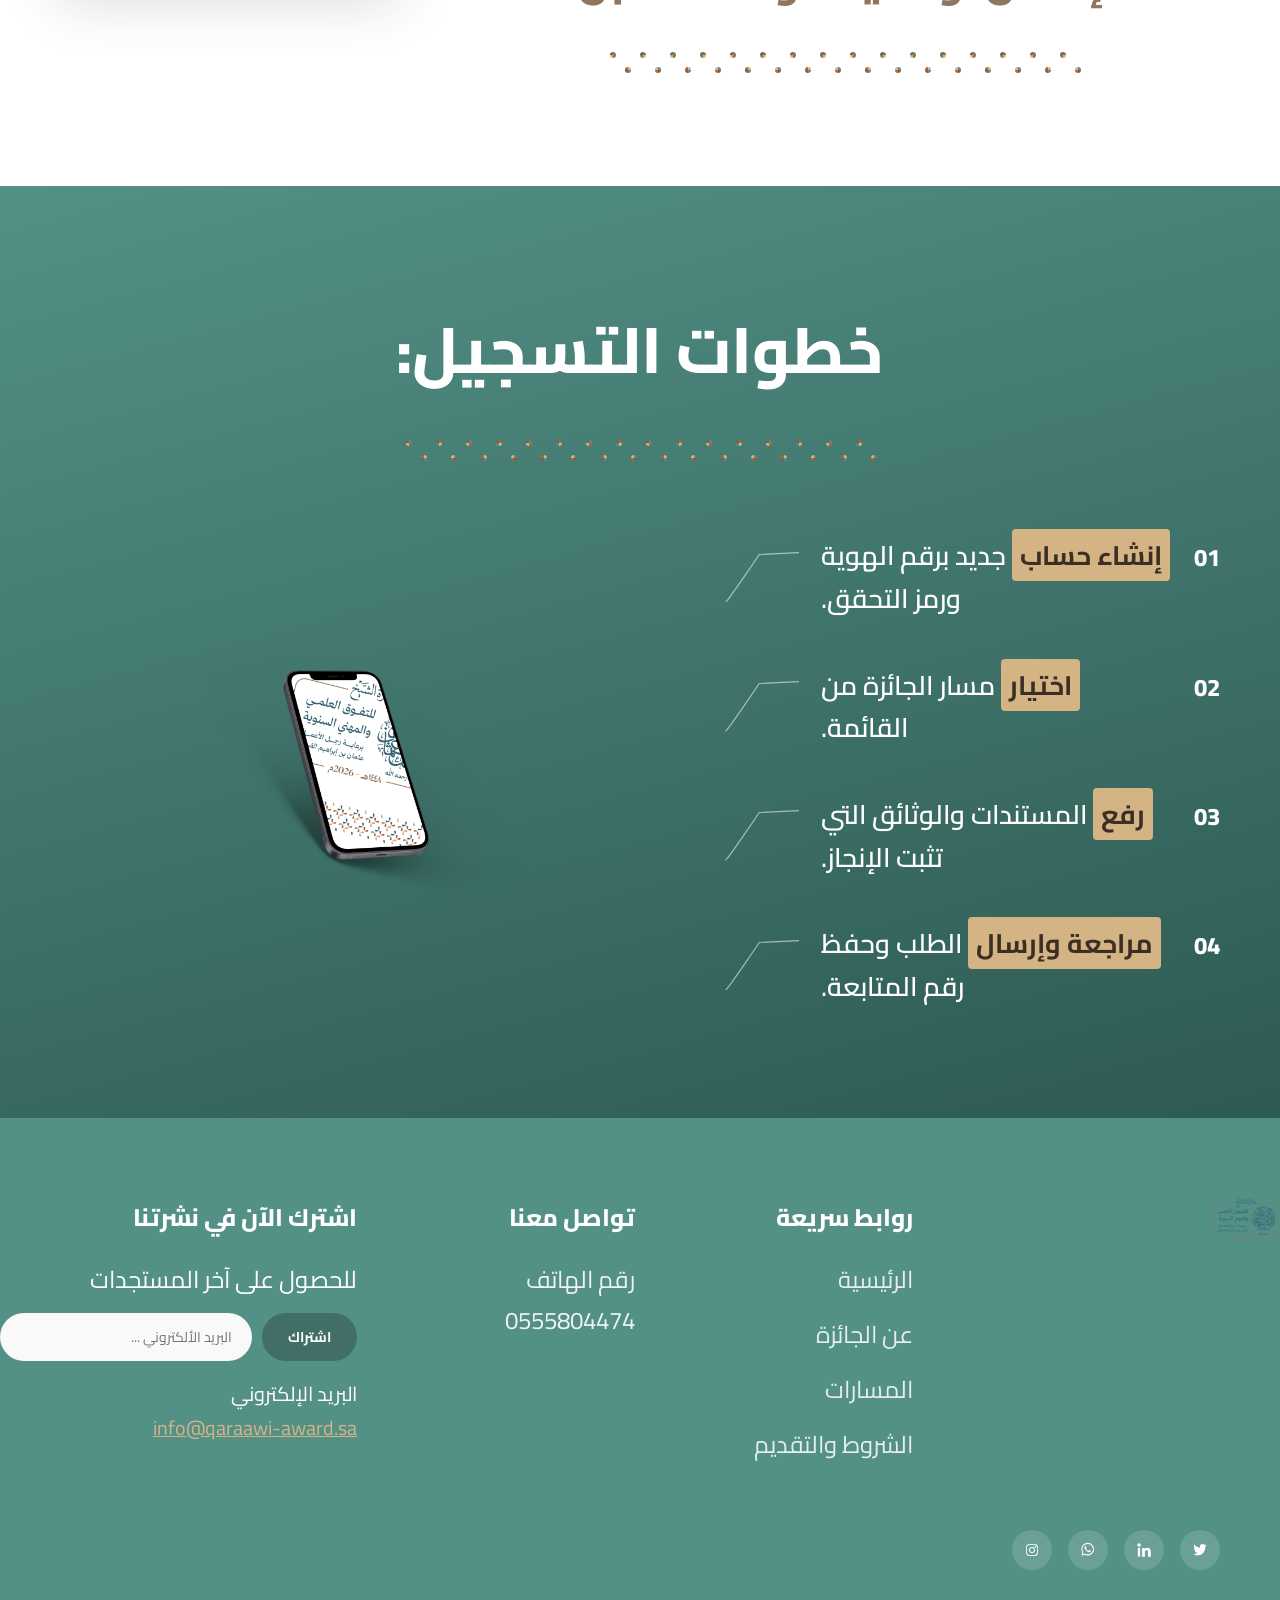
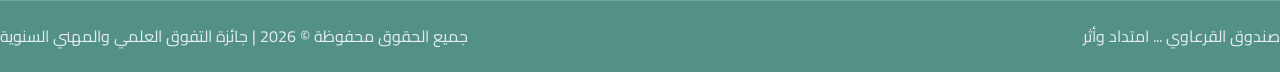
==== commit 1d63c75a: "Fix section-by-section detail mismatches and swap hand-drawn icons for exact Figma exports - Hero: p" ====
--- a/index.html
+++ b/index.html
@@ -144,26 +144,26 @@
       <div class="conditions-grid">
         <div data-reveal>
           <div class="conditions-heading">
+            <img src="assets/img/icon-calendar.png" alt="">
             <h2>الشروط والمواعيد</h2>
-            <svg viewBox="0 0 24 24" fill="none" stroke="currentColor" stroke-width="1.4" stroke-linecap="round" stroke-linejoin="round"><rect x="3" y="5" width="18" height="16" rx="2"/><path d="M8 3v4M16 3v4M3 10h18"/><path d="M8 14h2M11 14h2M14 14h2M8 17h2M11 17h2"/></svg>
           </div>
           <p class="conditions-date">موعد التقديم: ينطلق من 1 / 1 /2026 م</p>
 
           <div class="conditions-actions">
+            <div class="conditions-terms-card">
+              <div>
+                <strong style="display:block;color:var(--c-teal);font-weight:800;margin-bottom:4px;">شروط التقديم</strong>
+                <a href="#conditions">
+                  اطلع على شروط التقديم
+                  <img src="assets/img/icon-click.png" alt="" class="click-icon">
+                </a>
+              </div>
+              <img src="assets/img/icon-document.png" alt="" class="document-icon">
+            </div>
             <a href="apply.html" class="btn btn--teal">
               <span class="btn-label">تقديم الطلاب</span>
               <svg class="btn-arrow" viewBox="0 0 24 24" fill="none" stroke="currentColor" stroke-width="2" stroke-linecap="round" stroke-linejoin="round" aria-hidden="true"><path d="M19 12H5M11 6l-6 6 6 6"/></svg>
             </a>
-            <div class="conditions-terms-card">
-              <svg viewBox="0 0 24 24" fill="none" stroke="currentColor" stroke-width="1.6" stroke-linecap="round" stroke-linejoin="round"><path d="M14 3v5h5"/><path d="M6 3h8l5 5v13H6z"/><path d="M9 13h6M9 17h6"/></svg>
-              <div>
-                <strong style="display:block;color:var(--c-teal);font-weight:800;margin-bottom:4px;">شروط التقديم</strong>
-                <a href="#conditions">
-                  اطلع على شروط التقديم
-                  <svg viewBox="0 0 24 24" width="16" height="16" fill="none" stroke="currentColor" stroke-width="2" stroke-linecap="round" stroke-linejoin="round"><path d="M9 11a1 1 0 1 0 0-2 1 1 0 0 0 0 2Z"/><path d="m13 7 3 3-3 3"/></svg>
-                </a>
-              </div>
-            </div>
           </div>
 
           <div class="conditions-quote">
@@ -250,10 +250,10 @@
 
   <div class="container">
     <div class="footer-social">
-      <a href="#" aria-label="Instagram"><svg viewBox="0 0 24 24" fill="currentColor"><path d="M12 2.2c3.2 0 3.6 0 4.9.1 1.2.1 2 .2 2.4.4.6.2 1 .5 1.5 1 .4.4.7.9 1 1.5.2.4.3 1.2.4 2.4.1 1.3.1 1.7.1 4.9s0 3.6-.1 4.9c-.1 1.2-.2 2-.4 2.4-.2.6-.5 1-1 1.5-.4.4-.9.7-1.5 1-.4.2-1.2.3-2.4.4-1.3.1-1.7.1-4.9.1s-3.6 0-4.9-.1c-1.2-.1-2-.2-2.4-.4-.6-.2-1-.5-1.5-1-.4-.4-.7-.9-1-1.5-.2-.4-.3-1.2-.4-2.4C2.2 15.6 2.2 15.2 2.2 12s0-3.6.1-4.9c.1-1.2.2-2 .4-2.4.2-.6.5-1 1-1.5.4-.4.9-.7 1.5-1 .4-.2 1.2-.3 2.4-.4C8.4 2.2 8.8 2.2 12 2.2Zm0 1.8c-3.1 0-3.5 0-4.7.1-1 0-1.6.2-1.9.3-.5.2-.8.4-1.2.7-.3.3-.5.6-.7 1.1-.1.3-.3.9-.3 1.9-.1 1.2-.1 1.6-.1 4.7s0 3.5.1 4.7c0 1 .2 1.6.3 1.9.2.5.4.8.7 1.2.3.3.6.5 1.1.7.3.1.9.3 1.9.3 1.2.1 1.6.1 4.7.1s3.5 0 4.7-.1c1 0 1.6-.2 1.9-.3.5-.2.8-.4 1.2-.7.3-.3.5-.6.7-1.1.1-.3.3-.9.3-1.9.1-1.2.1-1.6.1-4.7s0-3.5-.1-4.7c0-1-.2-1.6-.3-1.9a2.9 2.9 0 0 0-.7-1.2 2.9 2.9 0 0 0-1.1-.7c-.3-.1-.9-.3-1.9-.3-1.2-.1-1.6-.1-4.7-.1Zm0 3.5a4.5 4.5 0 1 1 0 9 4.5 4.5 0 0 1 0-9Zm0 1.8a2.7 2.7 0 1 0 0 5.4 2.7 2.7 0 0 0 0-5.4Zm5.7-2a1.1 1.1 0 1 1-2.2 0 1.1 1.1 0 0 1 2.2 0Z"/></svg></a>
-      <a href="#" aria-label="WhatsApp"><svg viewBox="0 0 24 24" fill="currentColor"><path d="M12 2a10 10 0 0 0-8.6 15L2 22l5.2-1.4A10 10 0 1 0 12 2Zm0 1.8a8.2 8.2 0 0 1 6.9 12.6l-.3.5.5 1.9-2-.5-.4.3A8.2 8.2 0 1 1 12 3.8Zm-3 4.3c-.2 0-.5.1-.7.4-.3.3-1 1-1 2.4s1 2.8 1.2 3c.1.2 2 3.2 5 4.3 2.5 1 2.5.6 3 .6.4 0 1.5-.6 1.7-1.2.2-.6.2-1.1.1-1.2-.1-.1-.3-.2-.6-.4l-1.9-1c-.3-.1-.5-.1-.6.1l-.9 1c-.1.2-.3.2-.5.1-.3-.1-1.2-.5-2.2-1.5-.8-.7-1.4-1.6-1.5-1.9-.2-.3 0-.4.1-.5l.5-.6c.1-.2.2-.3.2-.5.1-.2 0-.4 0-.5l-.9-2c-.2-.5-.4-.5-.6-.5h-.4Z"/></svg></a>
-      <a href="#" aria-label="LinkedIn"><svg viewBox="0 0 24 24" fill="currentColor"><path d="M4.98 3.5a2.5 2.5 0 1 1 0 5 2.5 2.5 0 0 1 0-5ZM3 9h4v12H3V9Zm7 0h3.8v1.7h.1c.5-1 1.8-2 3.7-2 4 0 4.7 2.6 4.7 6V21h-4v-5.6c0-1.3 0-3-1.9-3s-2.2 1.4-2.2 2.9V21h-4V9Z"/></svg></a>
-      <a href="#" aria-label="Twitter"><svg viewBox="0 0 24 24" fill="currentColor"><path d="M18.9 2H22l-7.2 8.2L23 22h-6.6l-5.2-6.8L5.2 22H2l7.7-8.8L1.5 2h6.8l4.7 6.2L18.9 2Zm-1.2 18h1.7L7.4 3.9H5.6L17.7 20Z"/></svg></a>
+      <a href="#" aria-label="Twitter"><img src="assets/img/social-twitter.png" alt=""></a>
+      <a href="#" aria-label="LinkedIn"><img src="assets/img/social-linkedin.png" alt=""></a>
+      <a href="#" aria-label="WhatsApp"><img src="assets/img/social-whatsapp.png" alt=""></a>
+      <a href="#" aria-label="Instagram"><img src="assets/img/social-instagram.png" alt=""></a>
     </div>
   </div>
 
--- a/css/style.css
+++ b/css/style.css
@@ -164,8 +164,8 @@
   content: "";
   position: absolute; inset: 0;
   background-image: url("../assets/img/pattern-tile.svg");
-  background-size: 340px auto;
-  opacity: .5;
+  background-size: 120px auto;
+  opacity: .4;
   pointer-events: none;
 }
 .hero-grid{
@@ -223,7 +223,7 @@
 /* =========================================================
    مسارات الجائزة
    ========================================================= */
-.tracks{ background: var(--c-cream); padding-bottom: 0; }
+.tracks{ background: var(--c-cream); padding-bottom: 90px; }
 .tracks-grid{
   display: grid;
   grid-template-columns: repeat(5, minmax(0,1fr));
@@ -232,9 +232,9 @@
 }
 .track-card{
   position: relative;
-  min-height: 780px;
+  min-height: 577px;
   display: flex;
-  align-items: flex-end;
+  align-items: flex-start;
   padding: 34px 22px;
   background-size: cover;
   background-position: center;
@@ -314,7 +314,7 @@
 .conditions-photo img{ width: 100%; display: block; }
 
 .conditions-heading{ display: flex; align-items: center; justify-content: flex-end; gap: 22px; margin-bottom: 26px; }
-.conditions-heading svg{ width: clamp(40px, 5.2vw, 100px); height: clamp(40px, 5.2vw, 100px); color: var(--c-brown); flex: none; }
+.conditions-heading img{ width: clamp(32px, 3.9vw, 74px); height: auto; flex: none; align-self: center; }
 .conditions-heading h2{ font-size: clamp(30px, 4.69vw, 90px); font-weight: 800; color: var(--c-brown); }
 .conditions-date{ font-size: clamp(24px, 3.33vw, 64px); font-weight: 400; color: var(--c-brown); text-align: end; margin-bottom: 36px; }
 
@@ -327,7 +327,8 @@
   align-items: center;
   gap: 14px;
 }
-.conditions-terms-card svg{ width: clamp(24px, 2.6vw, 50px); height: clamp(24px, 2.6vw, 50px); color: var(--c-brown); flex: none; }
+.conditions-terms-card .document-icon{ width: clamp(24px, 2.6vw, 50px); height: auto; flex: none; }
+.conditions-terms-card .click-icon{ width: 16px; height: auto; display: inline-block; vertical-align: middle; }
 .conditions-terms-card a{ font-size: clamp(15px, 1.875vw, 36px); font-weight: 600; color: var(--c-brown); display: flex; align-items: center; gap: 8px; }
 .conditions-terms-card strong{ font-size: clamp(17px, 2.083vw, 40px) !important; }
 
@@ -361,7 +362,8 @@
   margin-top: 70px;
 }
 .steps-list{ display: flex; flex-direction: column; gap: 44px; position: relative; z-index: 1; }
-.step-item{ display: flex; align-items: baseline; gap: 22px; justify-content: flex-end; text-align: end; }
+.step-item{ display: flex; align-items: flex-start; gap: 22px; justify-content: flex-end; text-align: end; }
+.step-item .step-num{ margin-top: 4px; }
 .step-num{ font-size: clamp(18px, 1.875vw, 36px); font-weight: 800; color: #fff; flex: none; }
 .step-text{ font-size: clamp(18px, 2.083vw, 40px); font-weight: 600; color: #fff; line-height: 1.6; }
 .step-text mark{
@@ -395,7 +397,7 @@
   grid-template-columns: 1.1fr .8fr .8fr 1.2fr;
   gap: 40px;
 }
-.footer-brand img{ height: clamp(48px, 5vw, 90px); margin-bottom: 14px; }
+.footer-brand img{ height: clamp(40px, 3.4vw, 64px); margin-bottom: 14px; }
 .footer-brand p{ font-size: clamp(14px, 1.46vw, 28px); color: rgba(255,255,255,.85); max-width: 320px; }
 .footer-col h4{ font-size: clamp(18px, 1.875vw, 36px); font-weight: 800; margin-bottom: 22px; }
 .footer-col ul li{ margin-bottom: 14px; }
@@ -424,7 +426,7 @@
   width: 40px; height: 40px; border-radius: 50%; background: rgba(255,255,255,.14);
   display: flex; align-items: center; justify-content: center;
 }
-.footer-social svg{ width: 18px; height: 18px; color: #fff; }
+.footer-social img{ width: 16px; height: auto; }
 
 .footer-bottom{
   border-top: 1px solid rgba(255,255,255,.2);
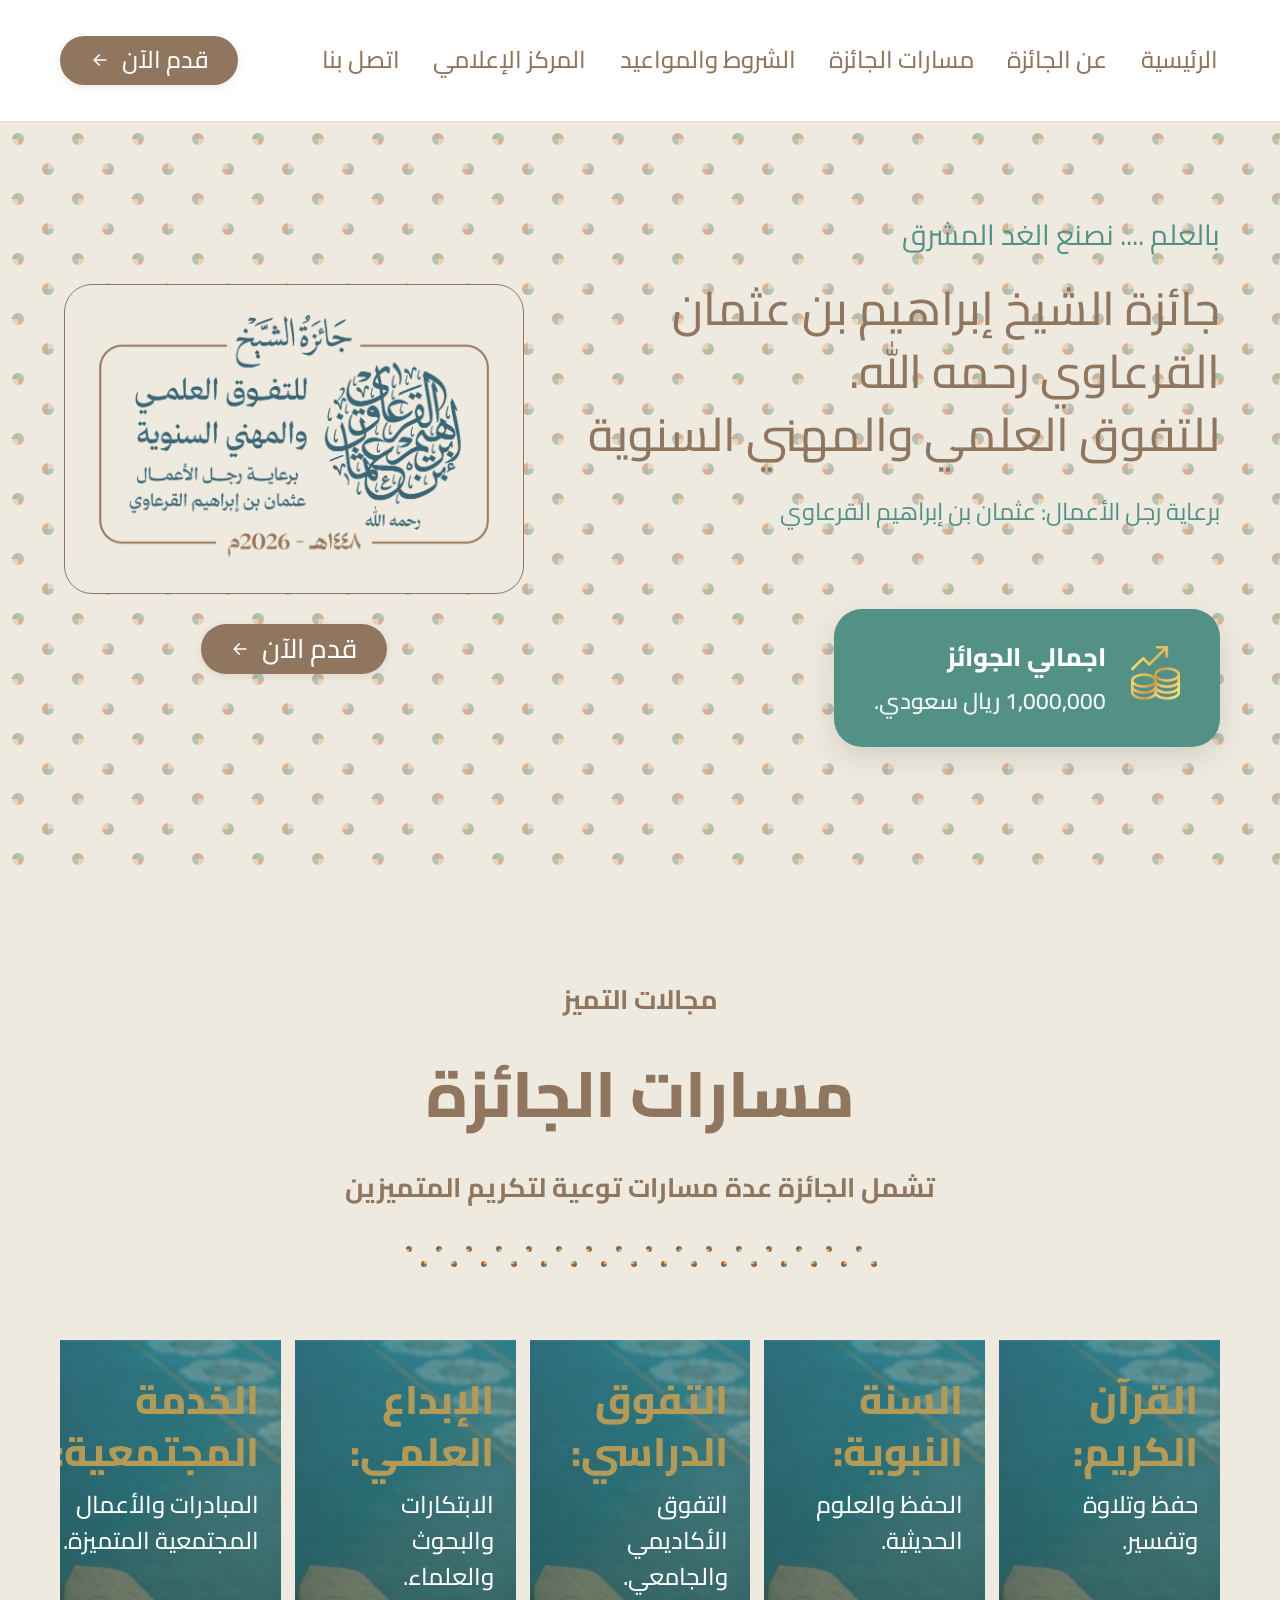
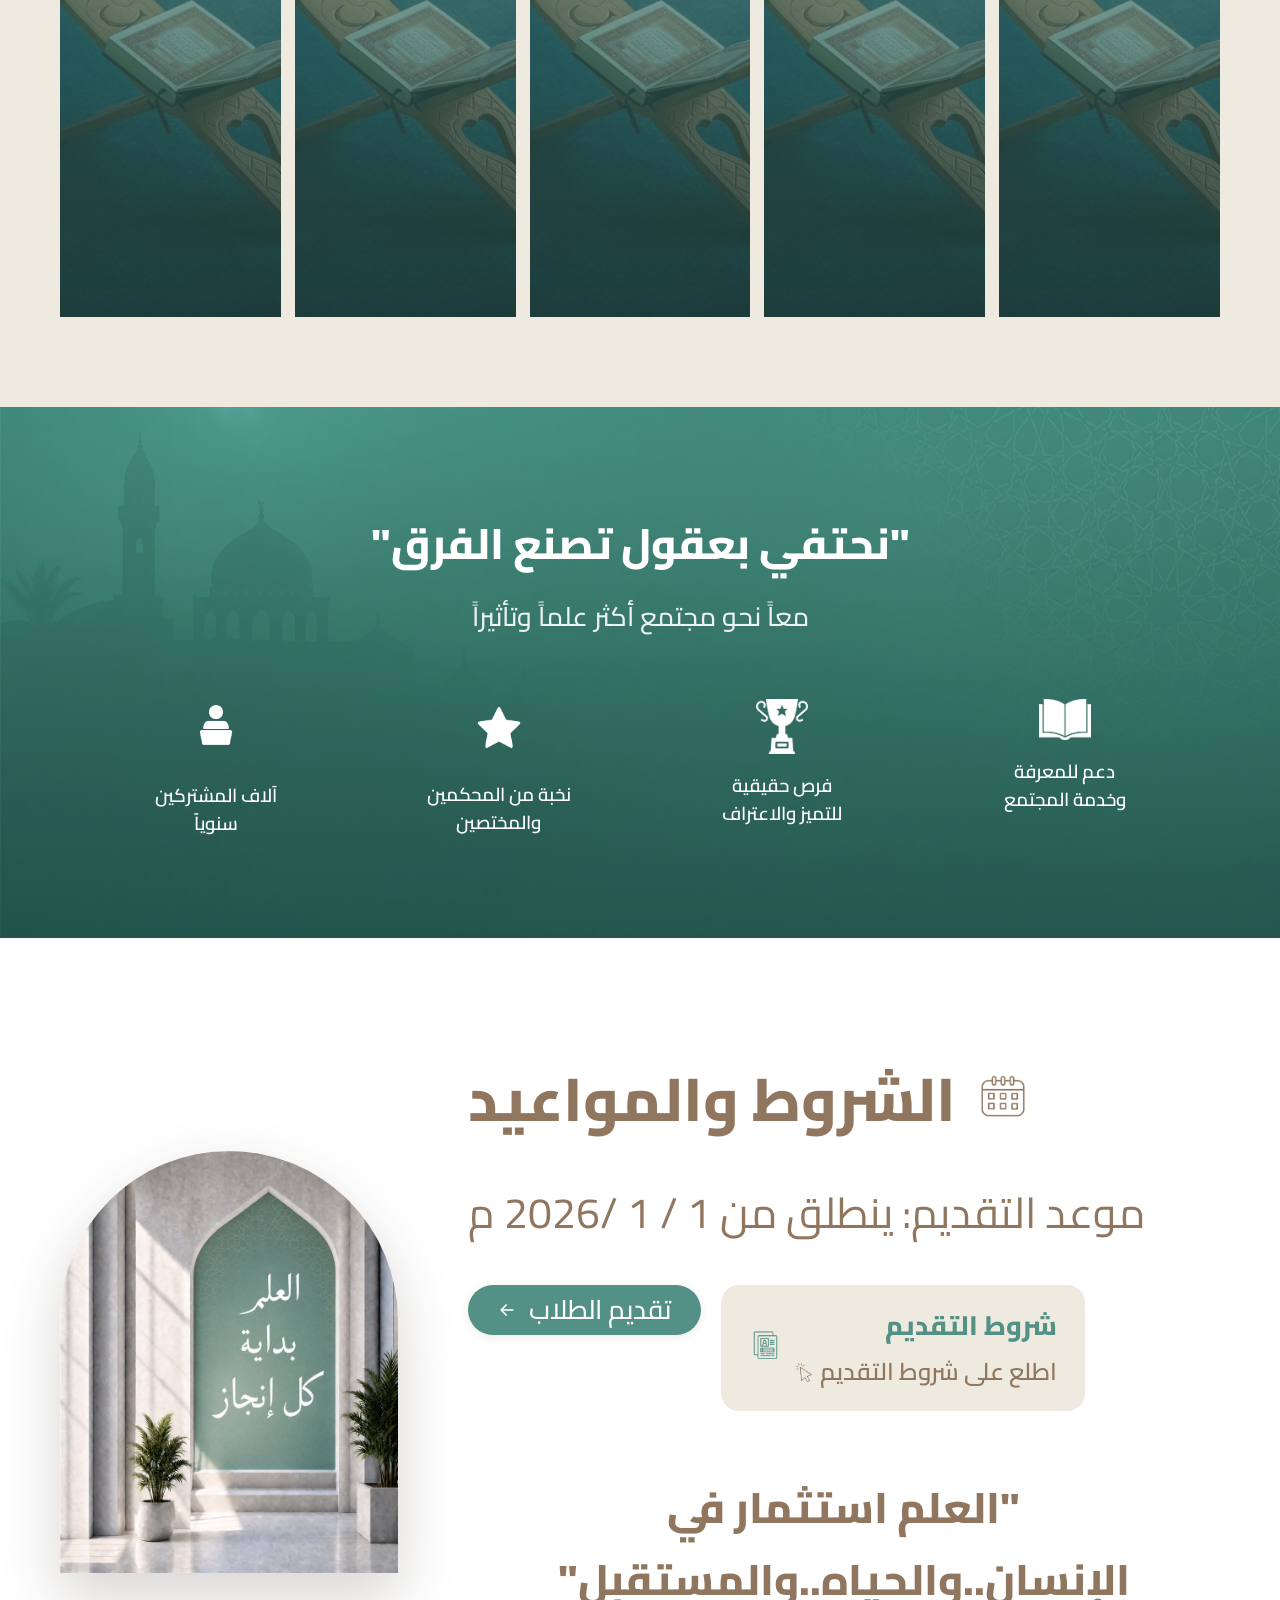
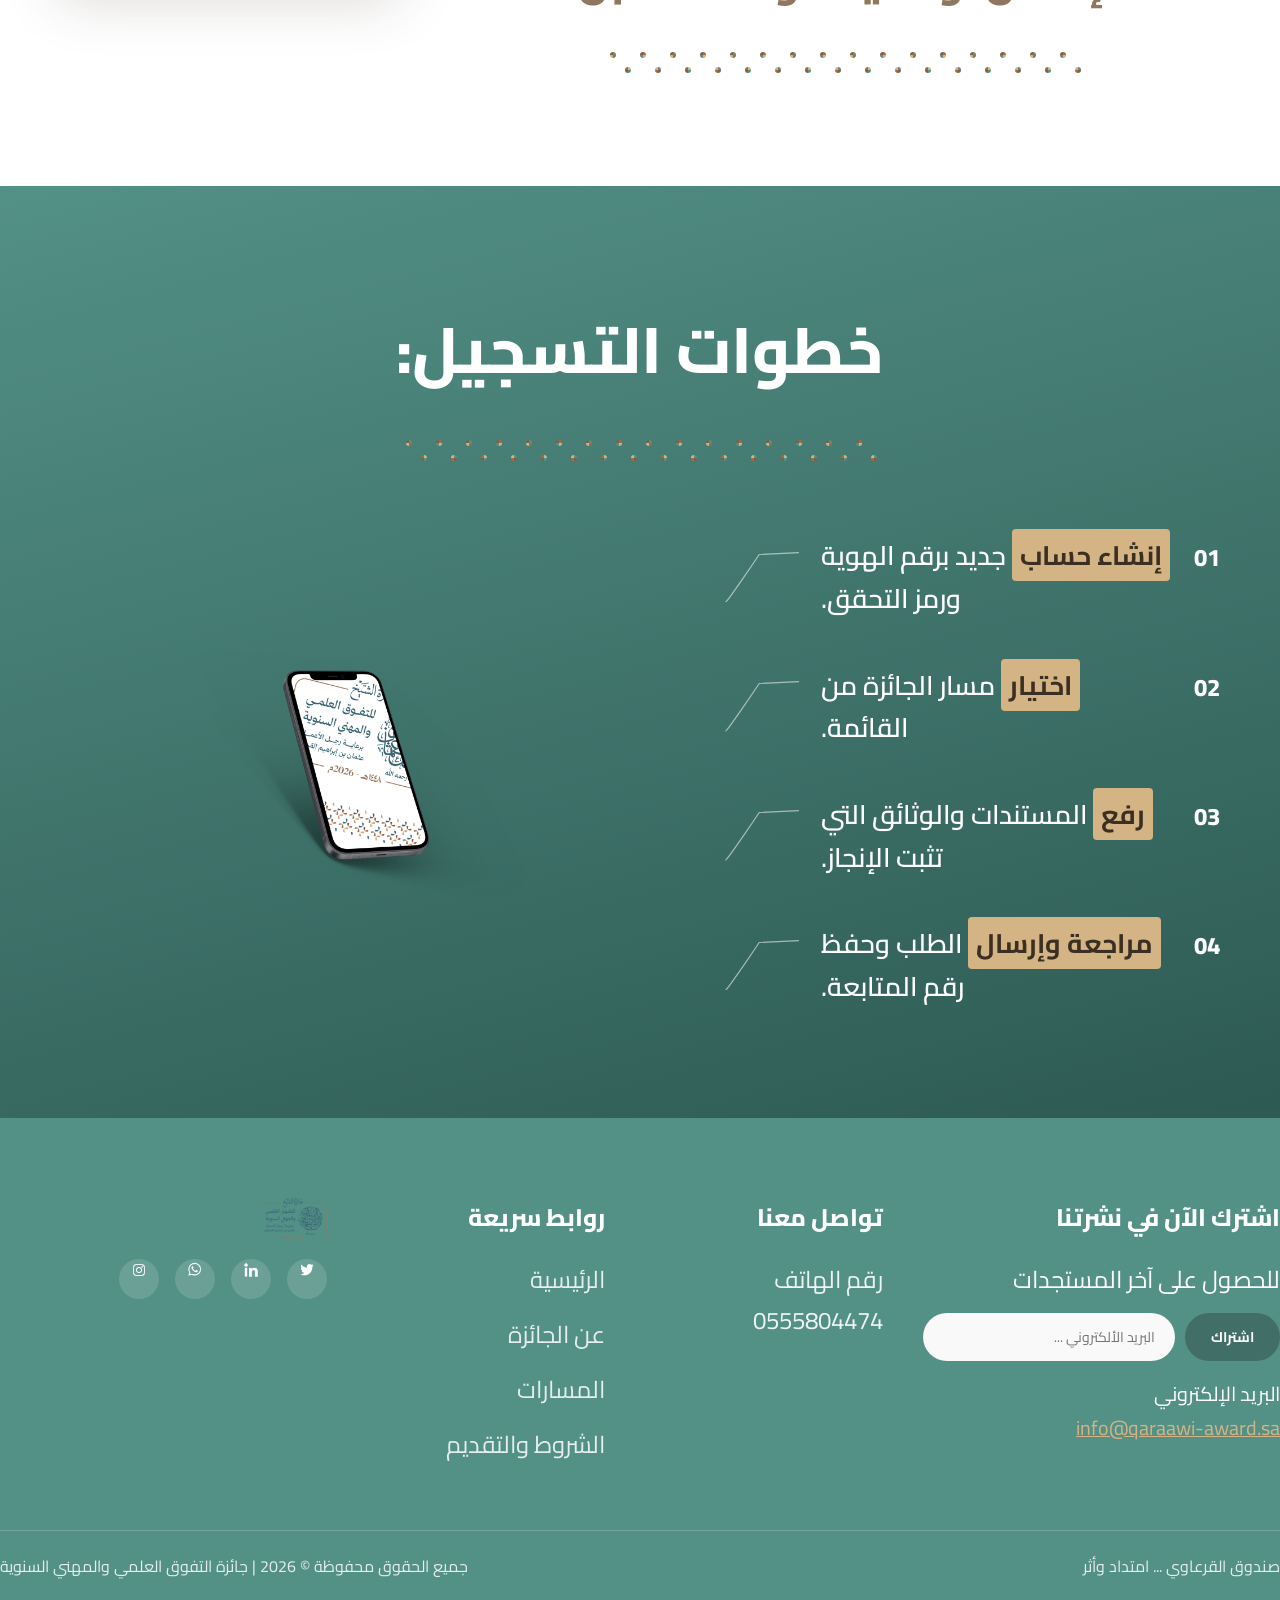
==== commit 05be49fb: "Fix footer column order and social icons placement The whole footer-top row was reversed relative to" ====
--- a/index.html
+++ b/index.html
@@ -220,22 +220,6 @@
 <!-- ===================== الفوتر ===================== -->
 <footer class="site-footer" id="footer">
   <div class="container footer-top">
-    <div class="footer-brand">
-      <img src="assets/img/logo.png" alt="شعار جائزة الشيخ إبراهيم بن عثمان القرعاوي">
-    </div>
-    <div class="footer-col">
-      <h4>روابط سريعة</h4>
-      <ul>
-        <li><a href="#top">الرئيسية</a></li>
-        <li><a href="#about">عن الجائزة</a></li>
-        <li><a href="#tracks">المسارات</a></li>
-        <li><a href="#conditions">الشروط والتقديم</a></li>
-      </ul>
-    </div>
-    <div class="footer-col">
-      <h4>تواصل معنا</h4>
-      <p class="footer-phone">رقم الهاتف<br>0555804474</p>
-    </div>
     <div class="footer-col newsletter-box">
       <h4>اشترك الآن في نشرتنا</h4>
       <p class="field-label">للحصول على آخر المستجدات</p>
@@ -246,14 +230,27 @@
       <p class="newsletter-msg" id="newsletterMsg">تم تسجيل بريدك بنجاح، شكرًا لمتابعتك.</p>
       <p class="newsletter-email">البريد الإلكتروني<br><a href="mailto:info@qaraawi-award.sa">info@qaraawi-award.sa</a></p>
     </div>
-  </div>
-
-  <div class="container">
-    <div class="footer-social">
-      <a href="#" aria-label="Twitter"><img src="assets/img/social-twitter.png" alt=""></a>
-      <a href="#" aria-label="LinkedIn"><img src="assets/img/social-linkedin.png" alt=""></a>
-      <a href="#" aria-label="WhatsApp"><img src="assets/img/social-whatsapp.png" alt=""></a>
-      <a href="#" aria-label="Instagram"><img src="assets/img/social-instagram.png" alt=""></a>
+    <div class="footer-col">
+      <h4>تواصل معنا</h4>
+      <p class="footer-phone">رقم الهاتف<br>0555804474</p>
+    </div>
+    <div class="footer-col">
+      <h4>روابط سريعة</h4>
+      <ul>
+        <li><a href="#top">الرئيسية</a></li>
+        <li><a href="#about">عن الجائزة</a></li>
+        <li><a href="#tracks">المسارات</a></li>
+        <li><a href="#conditions">الشروط والتقديم</a></li>
+      </ul>
+    </div>
+    <div class="footer-brand">
+      <img src="assets/img/logo.png" alt="شعار جائزة الشيخ إبراهيم بن عثمان القرعاوي">
+      <div class="footer-social">
+        <a href="#" aria-label="Twitter"><img src="assets/img/social-twitter.png" alt=""></a>
+        <a href="#" aria-label="LinkedIn"><img src="assets/img/social-linkedin.png" alt=""></a>
+        <a href="#" aria-label="WhatsApp"><img src="assets/img/social-whatsapp.png" alt=""></a>
+        <a href="#" aria-label="Instagram"><img src="assets/img/social-instagram.png" alt=""></a>
+      </div>
     </div>
   </div>
 
--- a/css/style.css
+++ b/css/style.css
@@ -394,10 +394,11 @@
 .footer-top{
   padding: 80px 0 50px;
   display: grid;
-  grid-template-columns: 1.1fr .8fr .8fr 1.2fr;
+  grid-template-columns: 1.2fr .8fr .8fr 1.1fr;
   gap: 40px;
 }
-.footer-brand img{ height: clamp(40px, 3.4vw, 64px); margin-bottom: 14px; }
+.footer-brand{ display: flex; flex-direction: column; align-items: flex-start; }
+.footer-brand img{ height: clamp(40px, 3.4vw, 64px); margin-bottom: 18px; }
 .footer-brand p{ font-size: clamp(14px, 1.46vw, 28px); color: rgba(255,255,255,.85); max-width: 320px; }
 .footer-col h4{ font-size: clamp(18px, 1.875vw, 36px); font-weight: 800; margin-bottom: 22px; }
 .footer-col ul li{ margin-bottom: 14px; }
@@ -421,7 +422,7 @@
 .newsletter-msg{ font-size: 13px; margin-top: 10px; color: var(--c-tan); display: none; }
 .newsletter-msg.is-visible{ display: block; }
 
-.footer-social{ display: flex; gap: 16px; padding: 0 0 30px; }
+.footer-social{ display: flex; gap: 16px; }
 .footer-social a{
   width: 40px; height: 40px; border-radius: 50%; background: rgba(255,255,255,.14);
   display: flex; align-items: center; justify-content: center;
@@ -440,7 +441,7 @@
 }
 @media (max-width: 620px){
   .footer-top{ grid-template-columns: 1fr; text-align: center; }
-  .footer-brand p{ margin-inline: auto; }
+  .footer-brand{ align-items: center; }
   .footer-social{ justify-content: center; }
 }
 
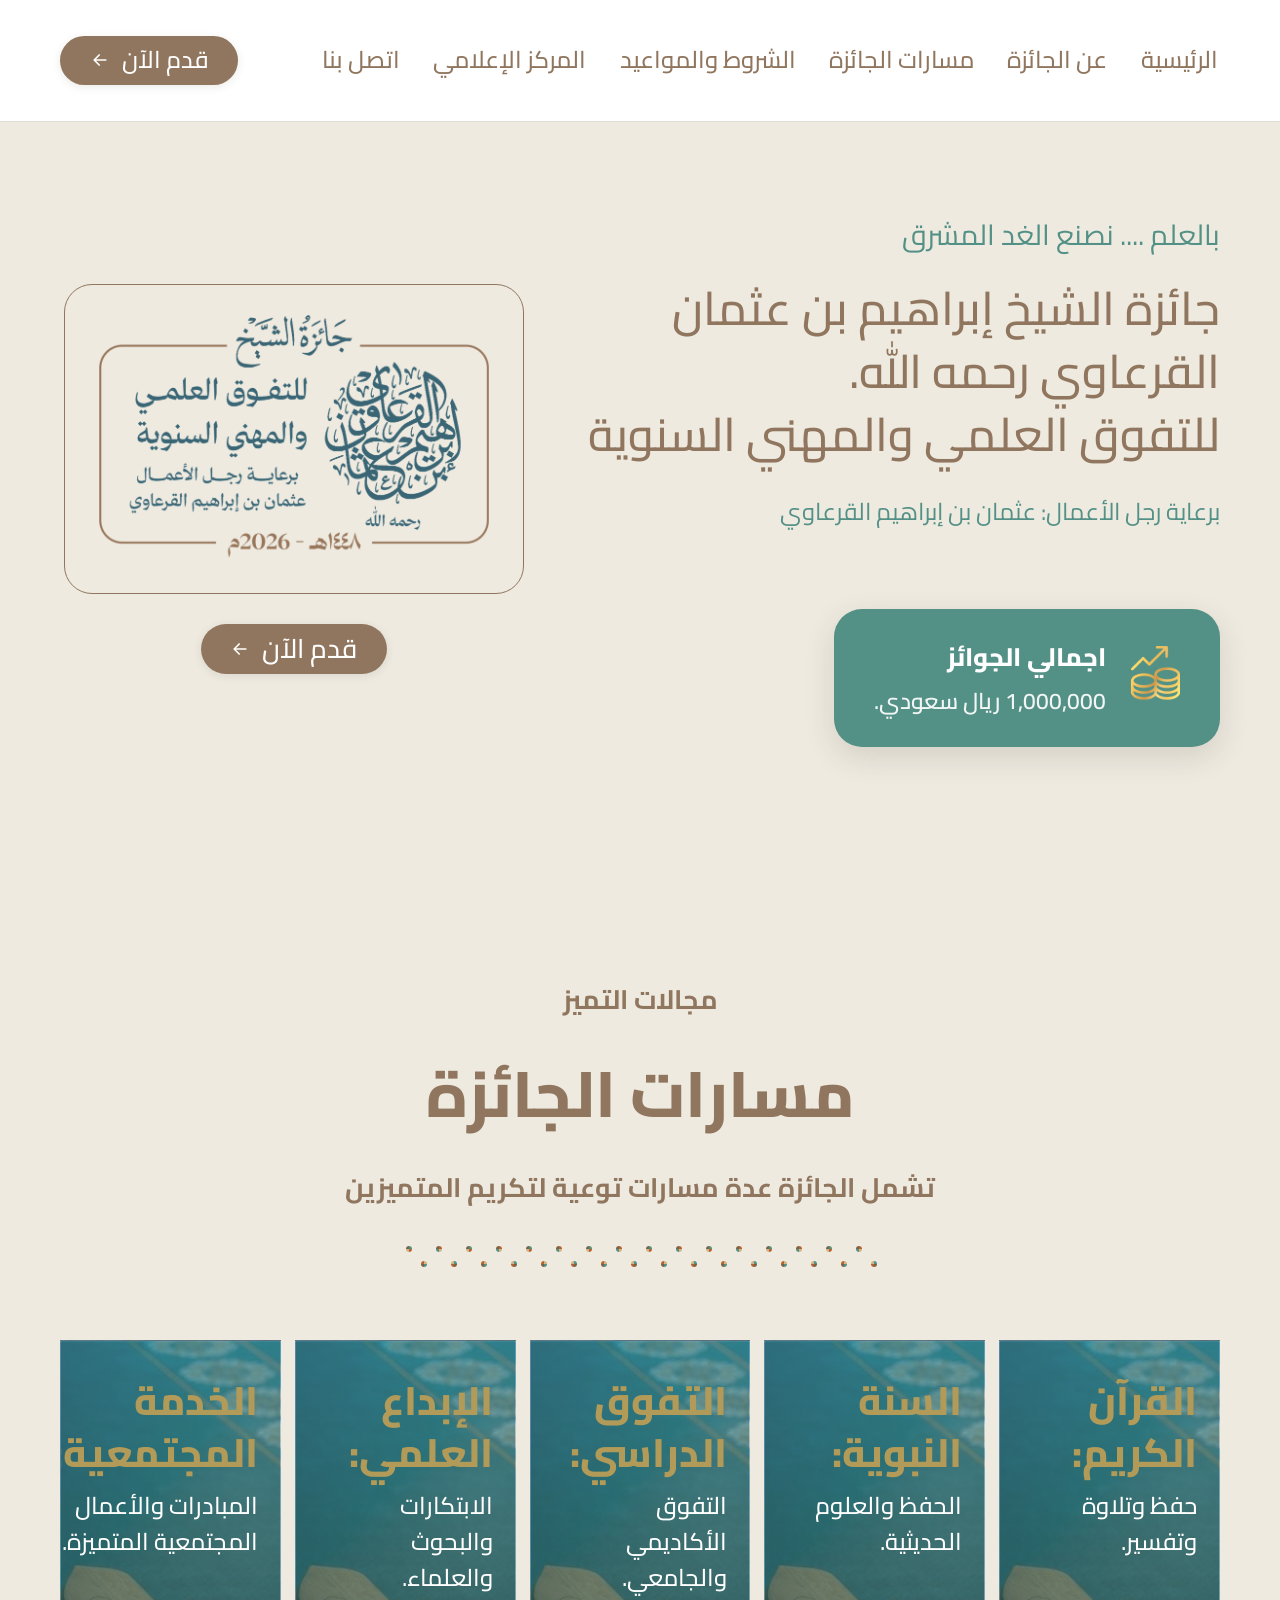
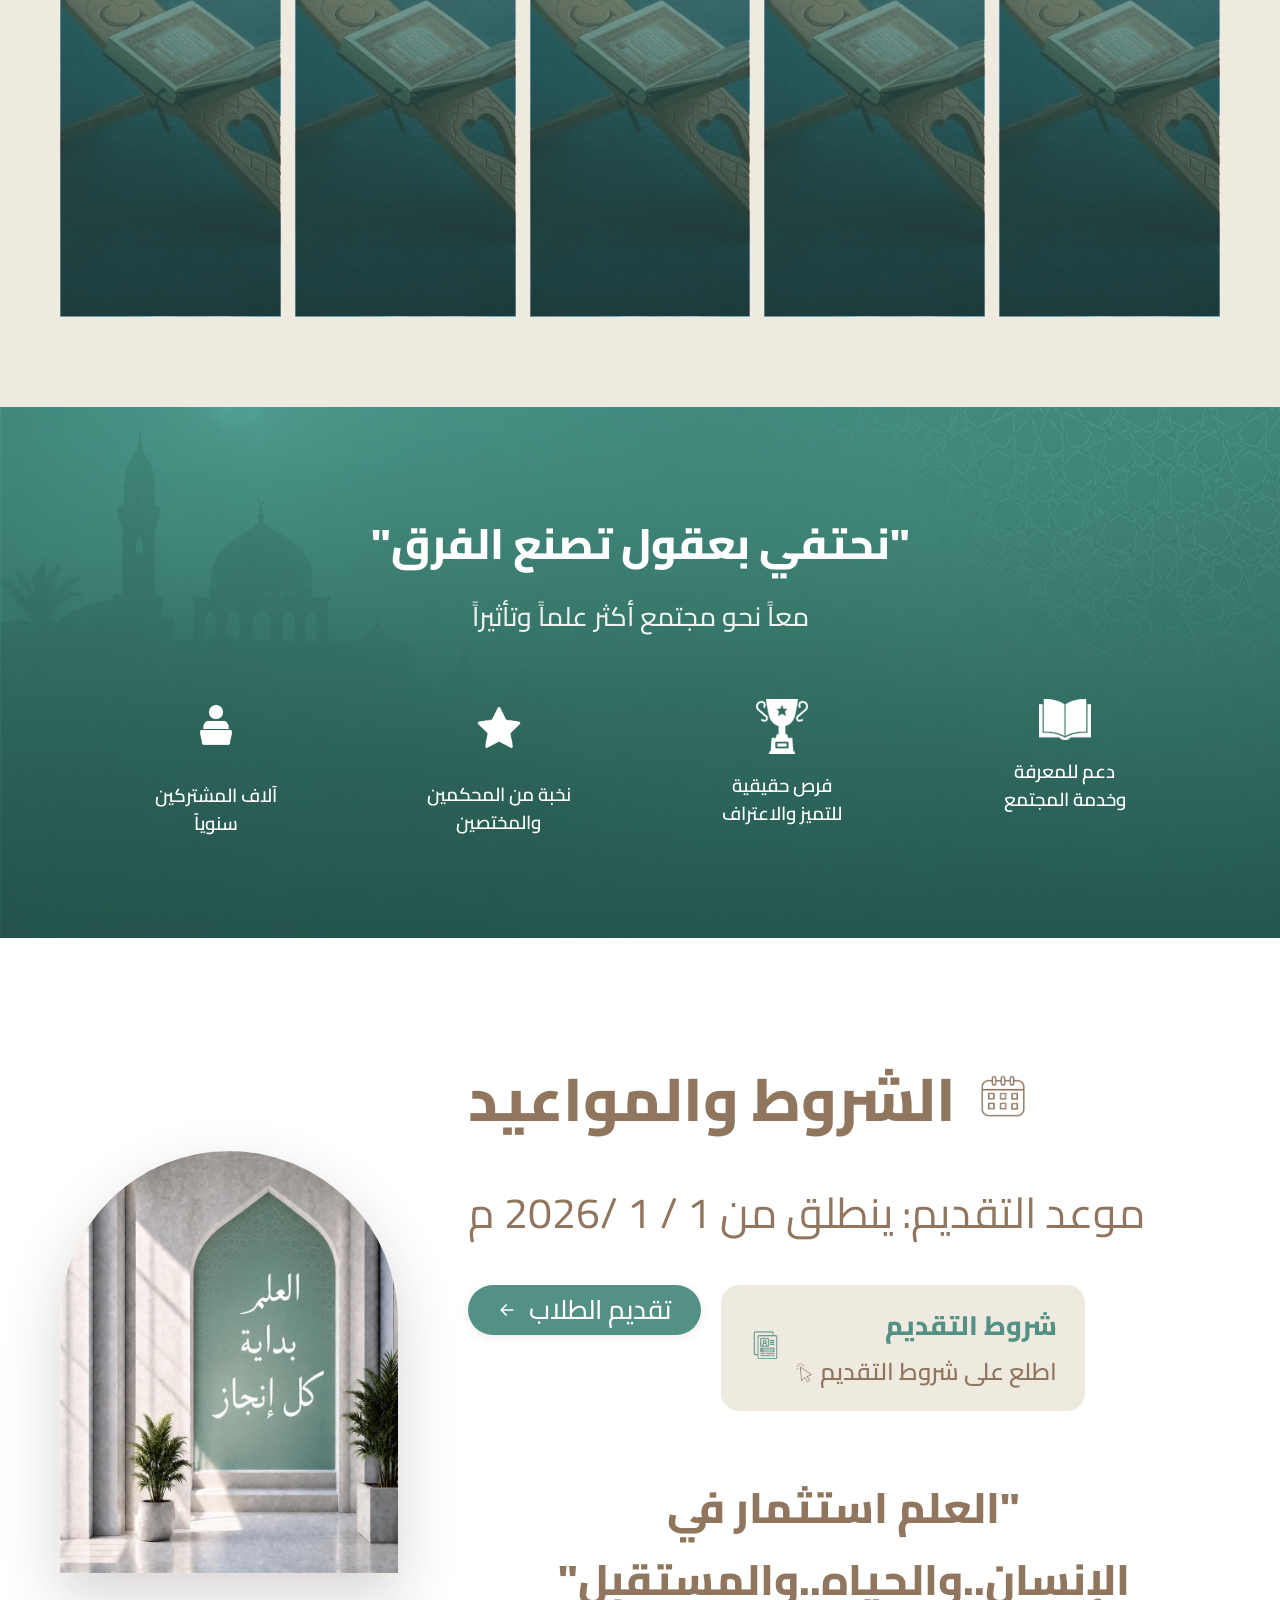
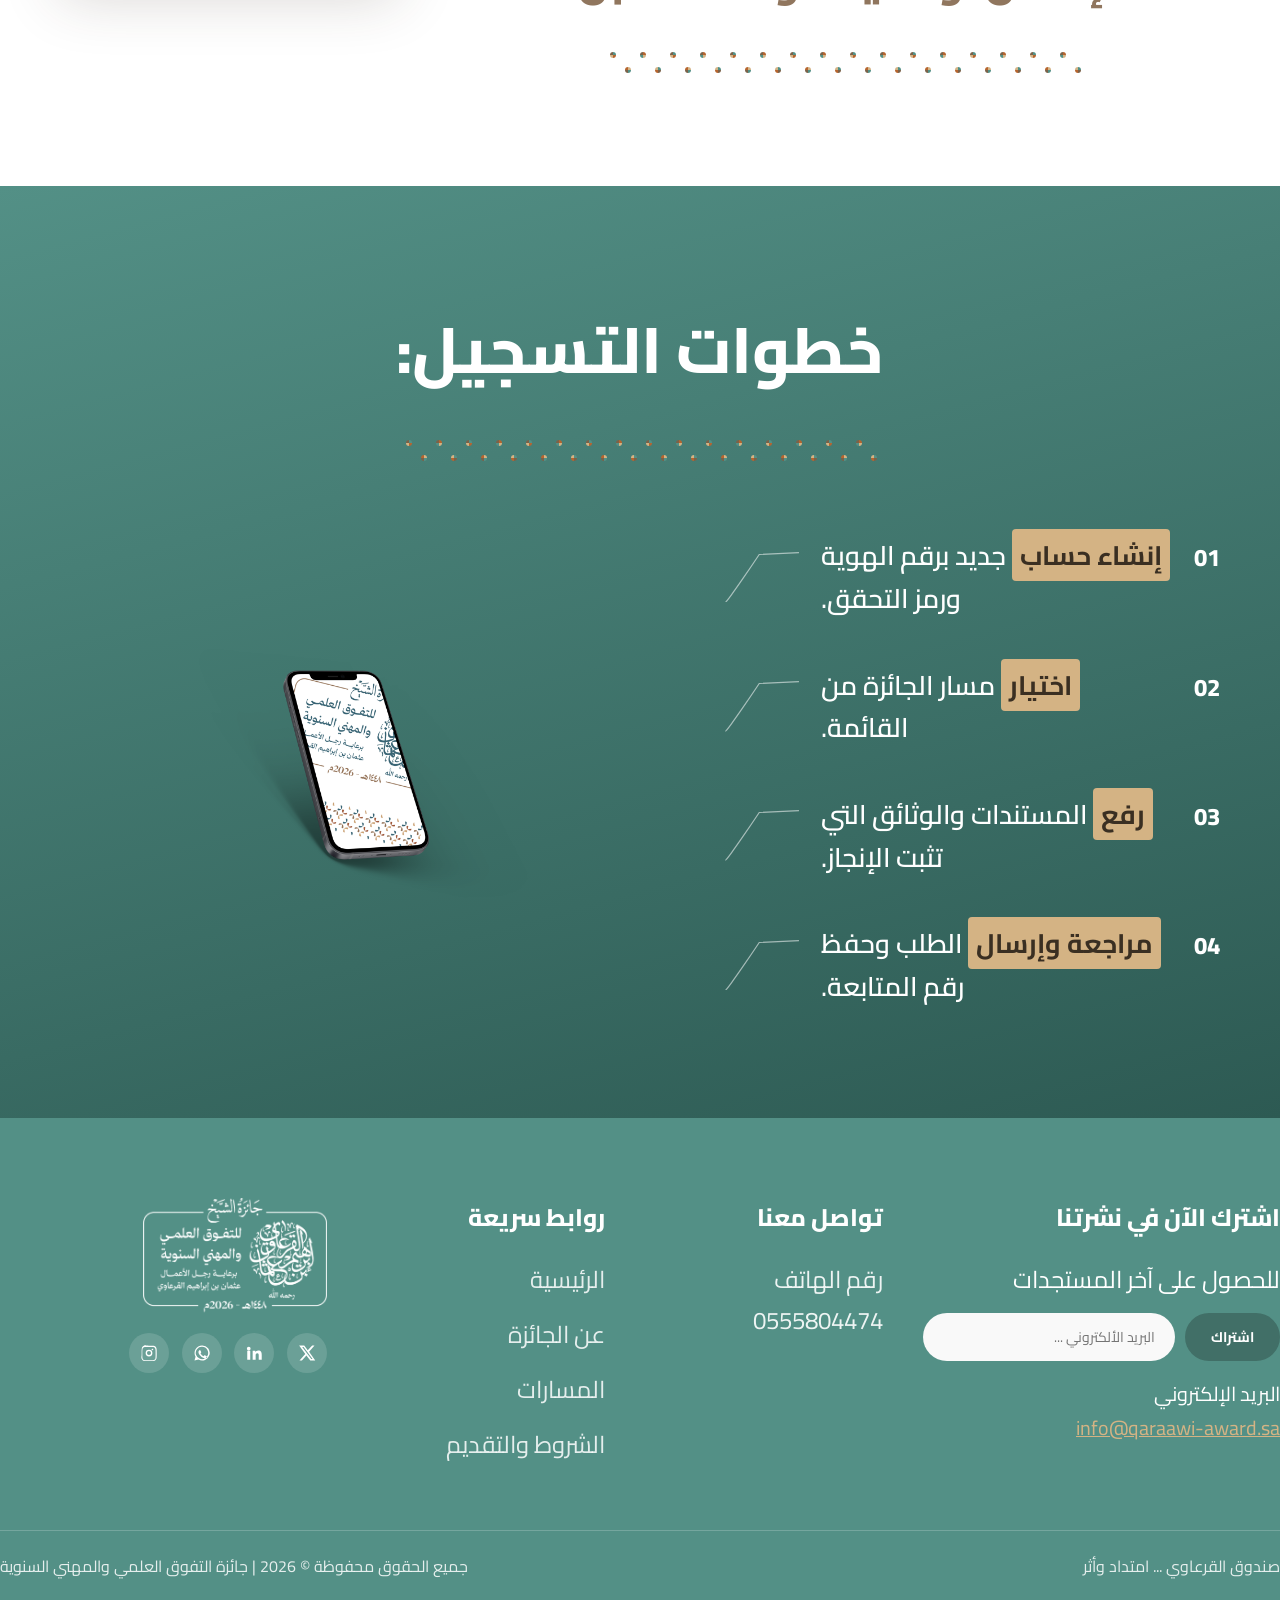
==== commit 7277a113: "Footer logo/icons and hero pattern fixes - Footer logo: was using an old, incomplete circular-mark c" ====
--- a/index.html
+++ b/index.html
@@ -244,12 +244,12 @@
       </ul>
     </div>
     <div class="footer-brand">
-      <img src="assets/img/logo.png" alt="شعار جائزة الشيخ إبراهيم بن عثمان القرعاوي">
+      <img src="assets/img/logo-white.png" alt="شعار جائزة الشيخ إبراهيم بن عثمان القرعاوي">
       <div class="footer-social">
-        <a href="#" aria-label="Twitter"><img src="assets/img/social-twitter.png" alt=""></a>
-        <a href="#" aria-label="LinkedIn"><img src="assets/img/social-linkedin.png" alt=""></a>
-        <a href="#" aria-label="WhatsApp"><img src="assets/img/social-whatsapp.png" alt=""></a>
-        <a href="#" aria-label="Instagram"><img src="assets/img/social-instagram.png" alt=""></a>
+        <a href="#" aria-label="Twitter"><svg viewBox="0 0 24 24" fill="currentColor"><path d="M18.9 2H22l-7.2 8.2L23 22h-6.6l-5.2-6.8L5.2 22H2l7.7-8.8L1.5 2h6.8l4.7 6.2L18.9 2Zm-1.2 18h1.7L7.4 3.9H5.6L17.7 20Z"/></svg></a>
+        <a href="#" aria-label="LinkedIn"><svg viewBox="0 0 24 24" fill="currentColor"><path d="M4.98 3.5a2.5 2.5 0 1 1 0 5 2.5 2.5 0 0 1 0-5ZM3 9h4v12H3V9Zm7 0h3.8v1.7h.1c.5-1 1.8-2 3.7-2 4 0 4.7 2.6 4.7 6V21h-4v-5.6c0-1.3 0-3-1.9-3s-2.2 1.4-2.2 2.9V21h-4V9Z"/></svg></a>
+        <a href="#" aria-label="WhatsApp"><svg viewBox="0 0 24 24" fill="currentColor"><path d="M12 2a10 10 0 0 0-8.6 15L2 22l5.2-1.4A10 10 0 1 0 12 2Zm0 1.8a8.2 8.2 0 0 1 6.9 12.6l-.3.5.5 1.9-2-.5-.4.3A8.2 8.2 0 1 1 12 3.8Zm-3 4.3c-.2 0-.5.1-.7.4-.3.3-1 1-1 2.4s1 2.8 1.2 3c.1.2 2 3.2 5 4.3 2.5 1 2.5.6 3 .6.4 0 1.5-.6 1.7-1.2.2-.6.2-1.1.1-1.2-.1-.1-.3-.2-.6-.4l-1.9-1c-.3-.1-.5-.1-.6.1l-.9 1c-.1.2-.3.2-.5.1-.3-.1-1.2-.5-2.2-1.5-.8-.7-1.4-1.6-1.5-1.9-.2-.3 0-.4.1-.5l.5-.6c.1-.2.2-.3.2-.5.1-.2 0-.4 0-.5l-.9-2c-.2-.5-.4-.5-.6-.5h-.4Z"/></svg></a>
+        <a href="#" aria-label="Instagram"><svg viewBox="0 0 24 24" fill="currentColor"><path d="M12 2.2c3.2 0 3.6 0 4.9.1 1.2.1 2 .2 2.4.4.6.2 1 .5 1.5 1 .4.4.7.9 1 1.5.2.4.3 1.2.4 2.4.1 1.3.1 1.7.1 4.9s0 3.6-.1 4.9c-.1 1.2-.2 2-.4 2.4-.2.6-.5 1-1 1.5-.4.4-.9.7-1.5 1-.4.2-1.2.3-2.4.4-1.3.1-1.7.1-4.9.1s-3.6 0-4.9-.1c-1.2-.1-2-.2-2.4-.4-.6-.2-1-.5-1.5-1-.4-.4-.7-.9-1-1.5-.2-.4-.3-1.2-.4-2.4C2.2 15.6 2.2 15.2 2.2 12s0-3.6.1-4.9c.1-1.2.2-2 .4-2.4.2-.6.5-1 1-1.5.4-.4.9-.7 1.5-1 .4-.2 1.2-.3 2.4-.4C8.4 2.2 8.8 2.2 12 2.2Zm0 1.8c-3.1 0-3.5 0-4.7.1-1 0-1.6.2-1.9.3-.5.2-.8.4-1.2.7-.3.3-.5.6-.7 1.1-.1.3-.3.9-.3 1.9-.1 1.2-.1 1.6-.1 4.7s0 3.5.1 4.7c0 1 .2 1.6.3 1.9.2.5.4.8.7 1.2.3.3.6.5 1.1.7.3.1.9.3 1.9.3 1.2.1 1.6.1 4.7.1s3.5 0 4.7-.1c1 0 1.6-.2 1.9-.3.5-.2.8-.4 1.2-.7.3-.3.5-.6.7-1.1.1-.3.3-.9.3-1.9.1-1.2.1-1.6.1-4.7s0-3.5-.1-4.7c0-1-.2-1.6-.3-1.9a2.9 2.9 0 0 0-.7-1.2 2.9 2.9 0 0 0-1.1-.7c-.3-.1-.9-.3-1.9-.3-1.2-.1-1.6-.1-4.7-.1Zm0 3.5a4.5 4.5 0 1 1 0 9 4.5 4.5 0 0 1 0-9Zm0 1.8a2.7 2.7 0 1 0 0 5.4 2.7 2.7 0 0 0 0-5.4Zm5.7-2a1.1 1.1 0 1 1-2.2 0 1.1 1.1 0 0 1 2.2 0Z"/></svg></a>
       </div>
     </div>
   </div>
--- a/css/style.css
+++ b/css/style.css
@@ -160,14 +160,6 @@
   padding: 90px 0 120px;
   overflow: hidden;
 }
-.hero::before{
-  content: "";
-  position: absolute; inset: 0;
-  background-image: url("../assets/img/pattern-tile.svg");
-  background-size: 120px auto;
-  opacity: .4;
-  pointer-events: none;
-}
 .hero-grid{
   position: relative;
   display: grid;
@@ -239,6 +231,7 @@
   background-size: cover;
   background-position: center;
   overflow: hidden;
+  border: 1px solid rgba(255,255,255,.35);
 }
 .track-card::before{
   content: "";
@@ -398,7 +391,7 @@
   gap: 40px;
 }
 .footer-brand{ display: flex; flex-direction: column; align-items: flex-start; }
-.footer-brand img{ height: clamp(40px, 3.4vw, 64px); margin-bottom: 18px; }
+.footer-brand img{ height: clamp(70px, 9.17vw, 176px); margin-bottom: 18px; }
 .footer-brand p{ font-size: clamp(14px, 1.46vw, 28px); color: rgba(255,255,255,.85); max-width: 320px; }
 .footer-col h4{ font-size: clamp(18px, 1.875vw, 36px); font-weight: 800; margin-bottom: 22px; }
 .footer-col ul li{ margin-bottom: 14px; }
@@ -422,12 +415,12 @@
 .newsletter-msg{ font-size: 13px; margin-top: 10px; color: var(--c-tan); display: none; }
 .newsletter-msg.is-visible{ display: block; }
 
-.footer-social{ display: flex; gap: 16px; }
+.footer-social{ display: flex; flex-wrap: wrap; gap: clamp(10px, 1vw, 18px); }
 .footer-social a{
-  width: 40px; height: 40px; border-radius: 50%; background: rgba(255,255,255,.14);
-  display: flex; align-items: center; justify-content: center;
-}
-.footer-social img{ width: 16px; height: auto; }
+  width: clamp(40px, 2.8vw, 54px); height: clamp(40px, 2.8vw, 54px); border-radius: 50%; background: rgba(255,255,255,.14);
+  display: flex; align-items: center; justify-content: center; flex: none;
+}
+.footer-social svg{ width: clamp(18px, 1.25vw, 24px); height: clamp(18px, 1.25vw, 24px); color: #fff; }
 
 .footer-bottom{
   border-top: 1px solid rgba(255,255,255,.2);
